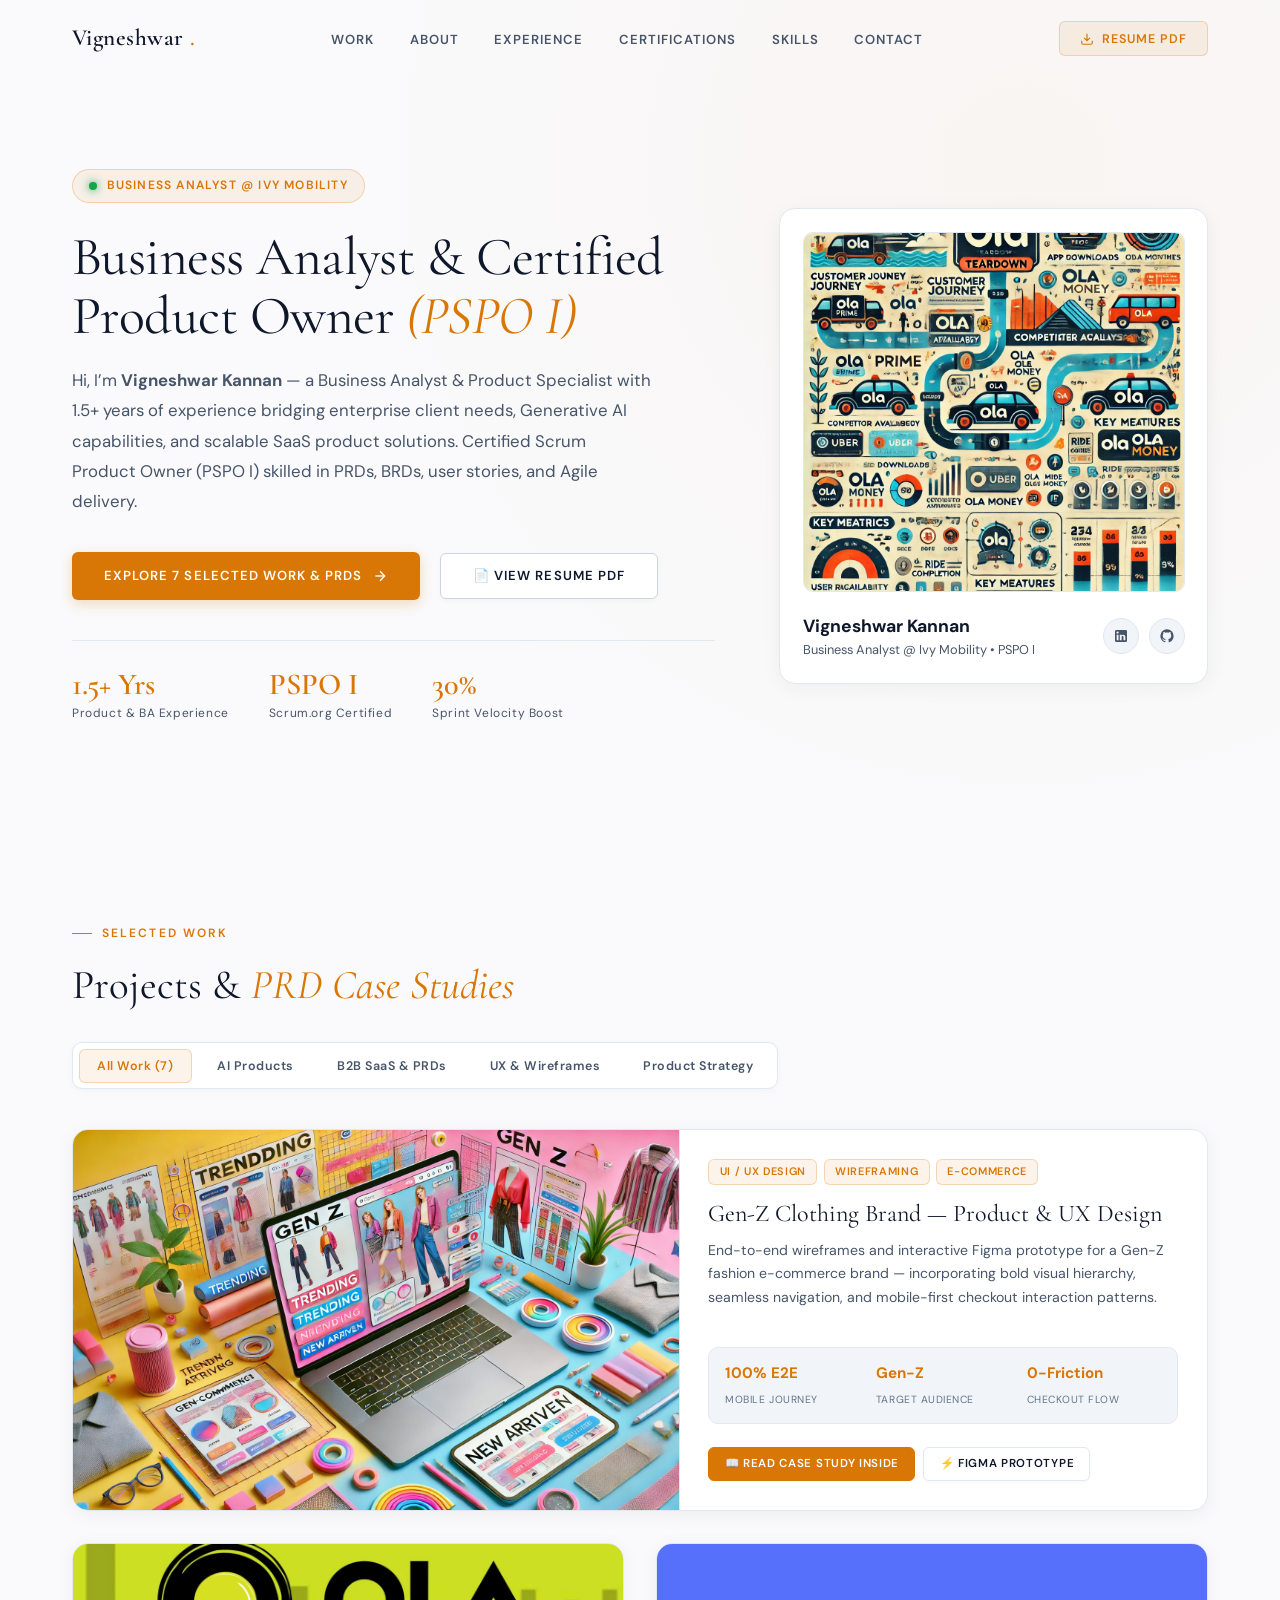
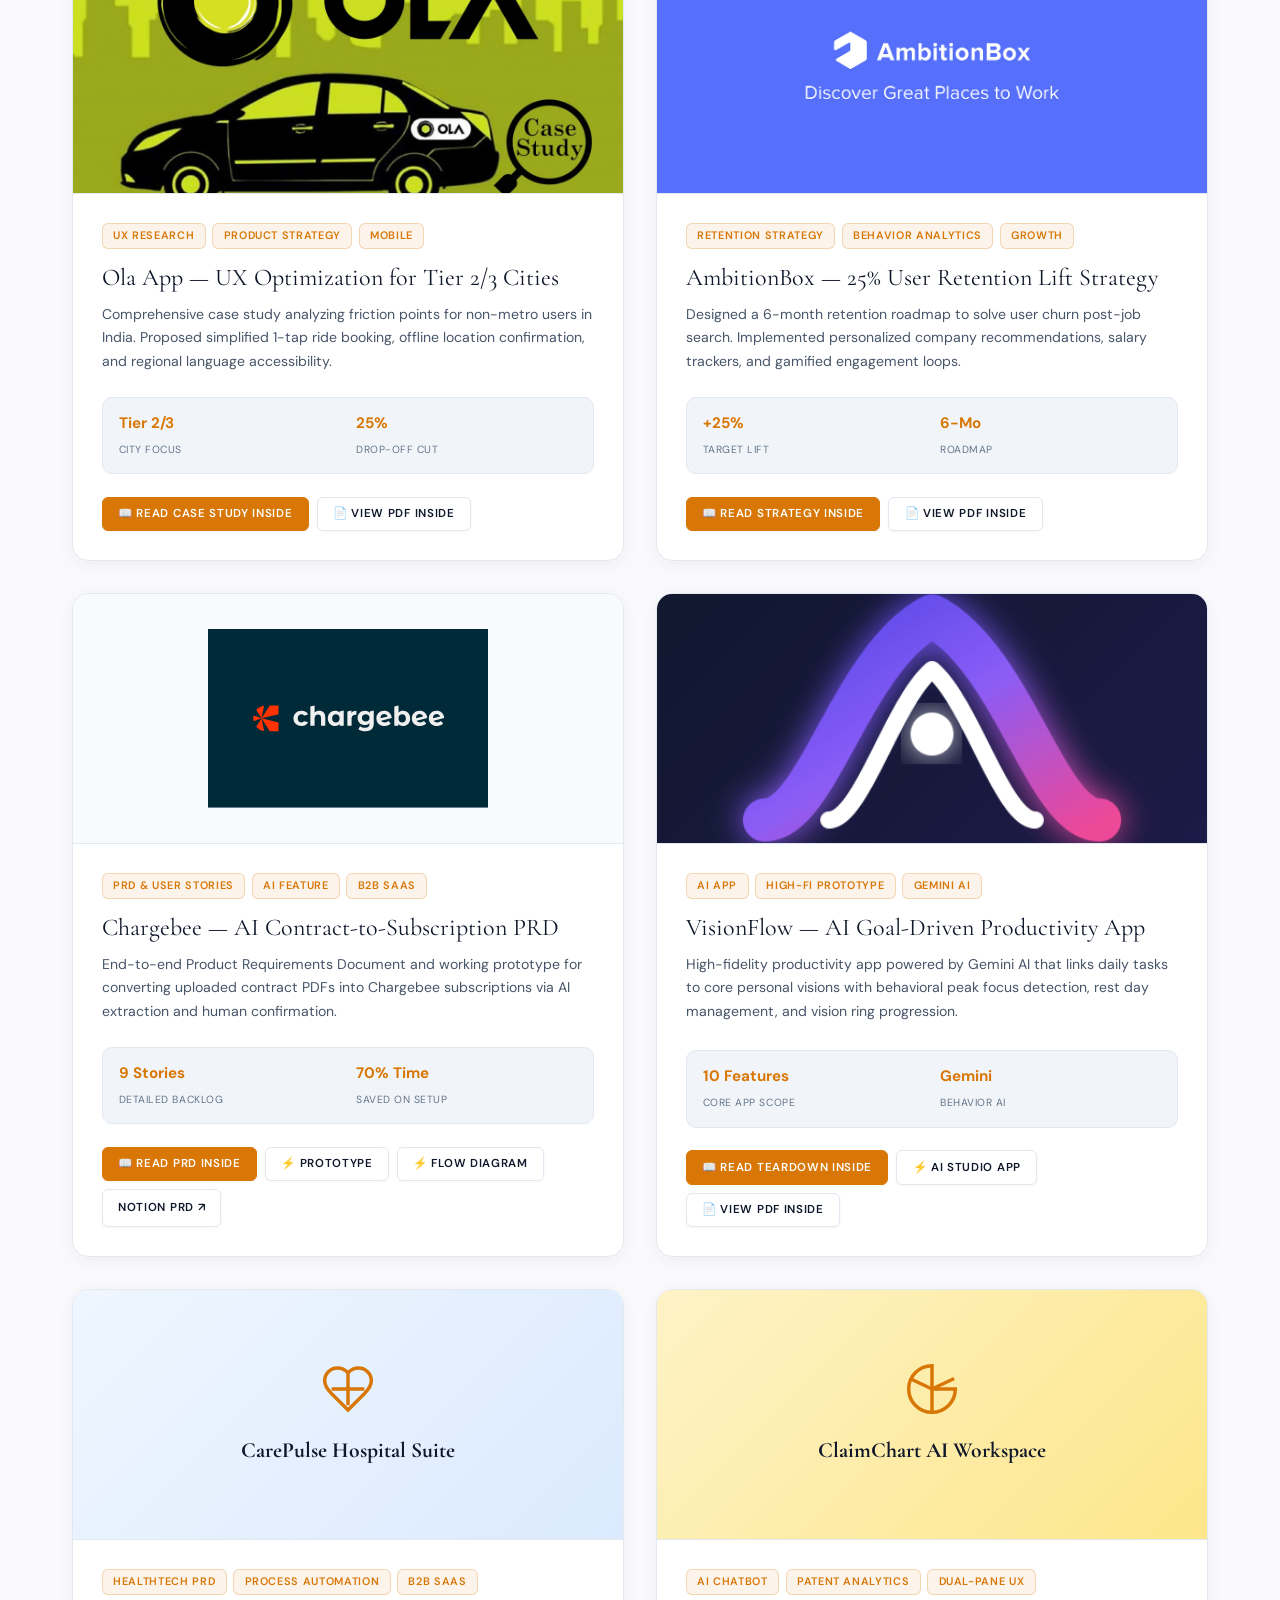
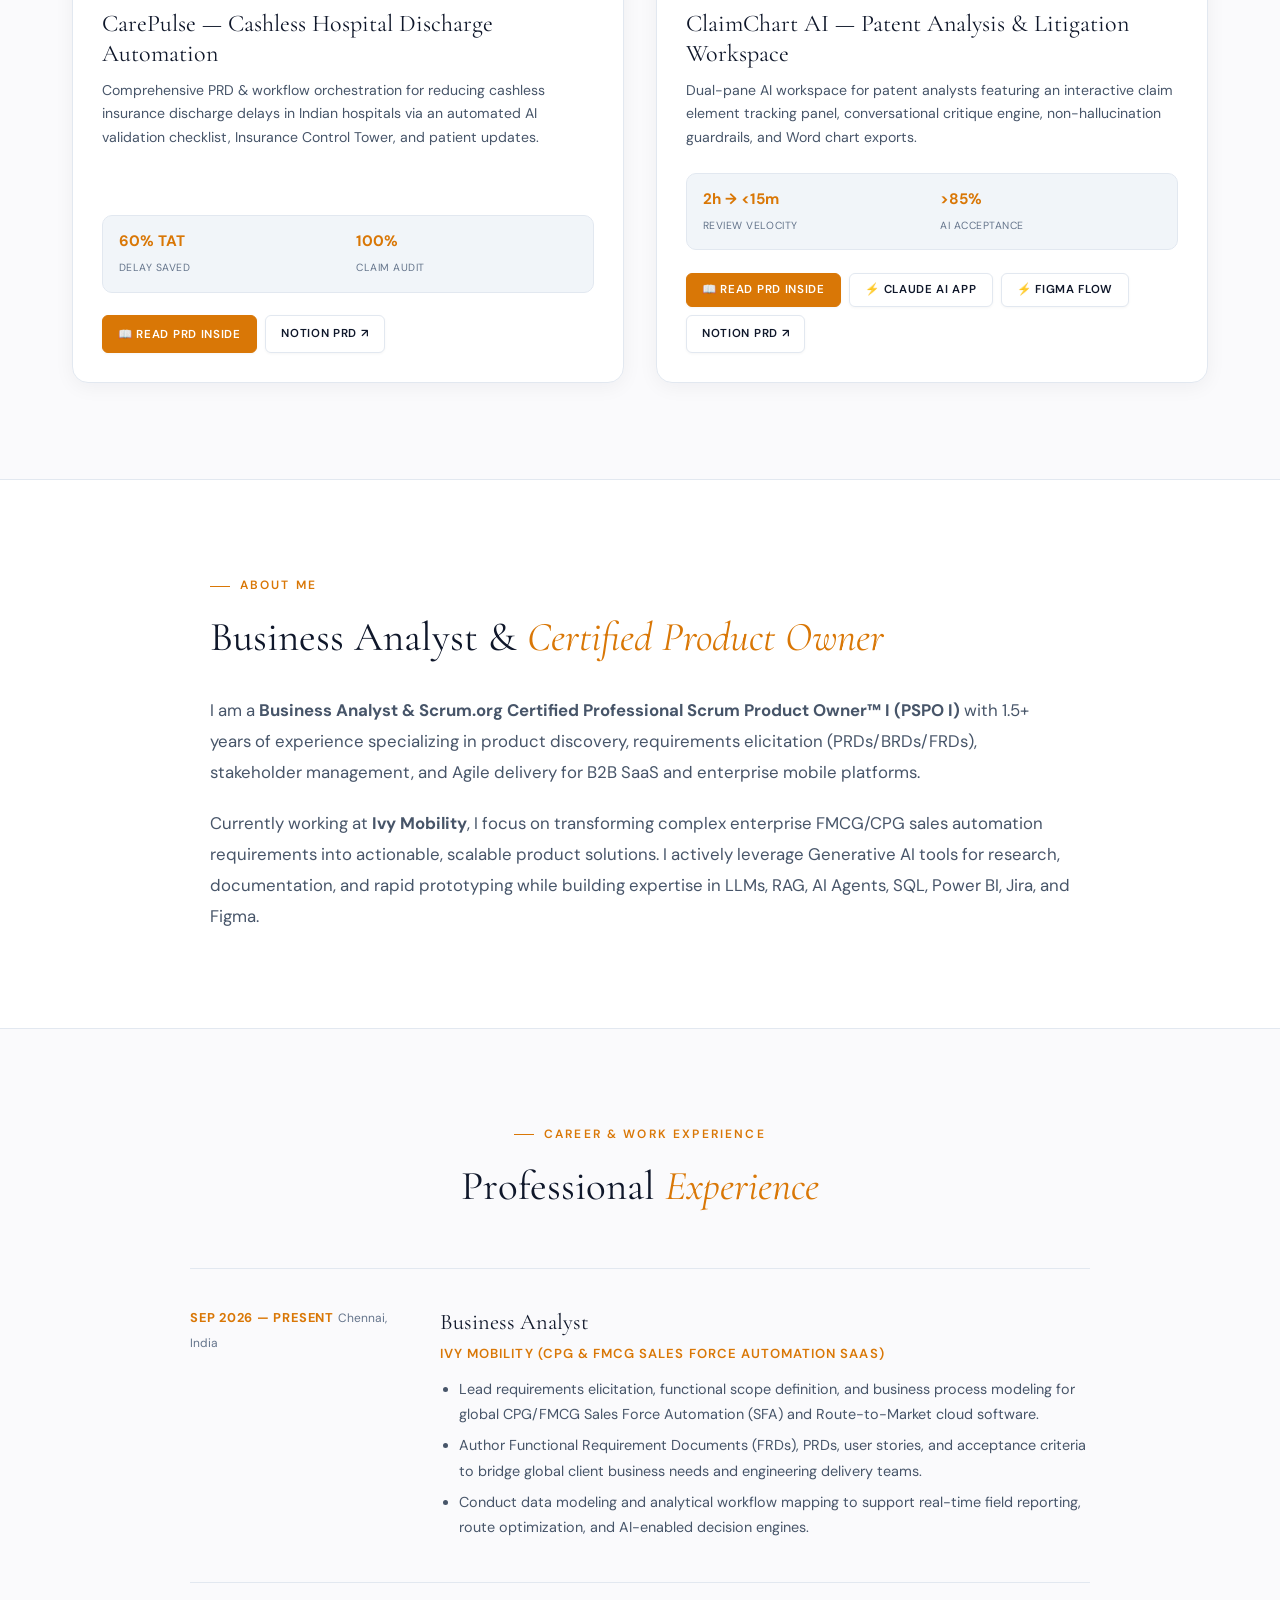
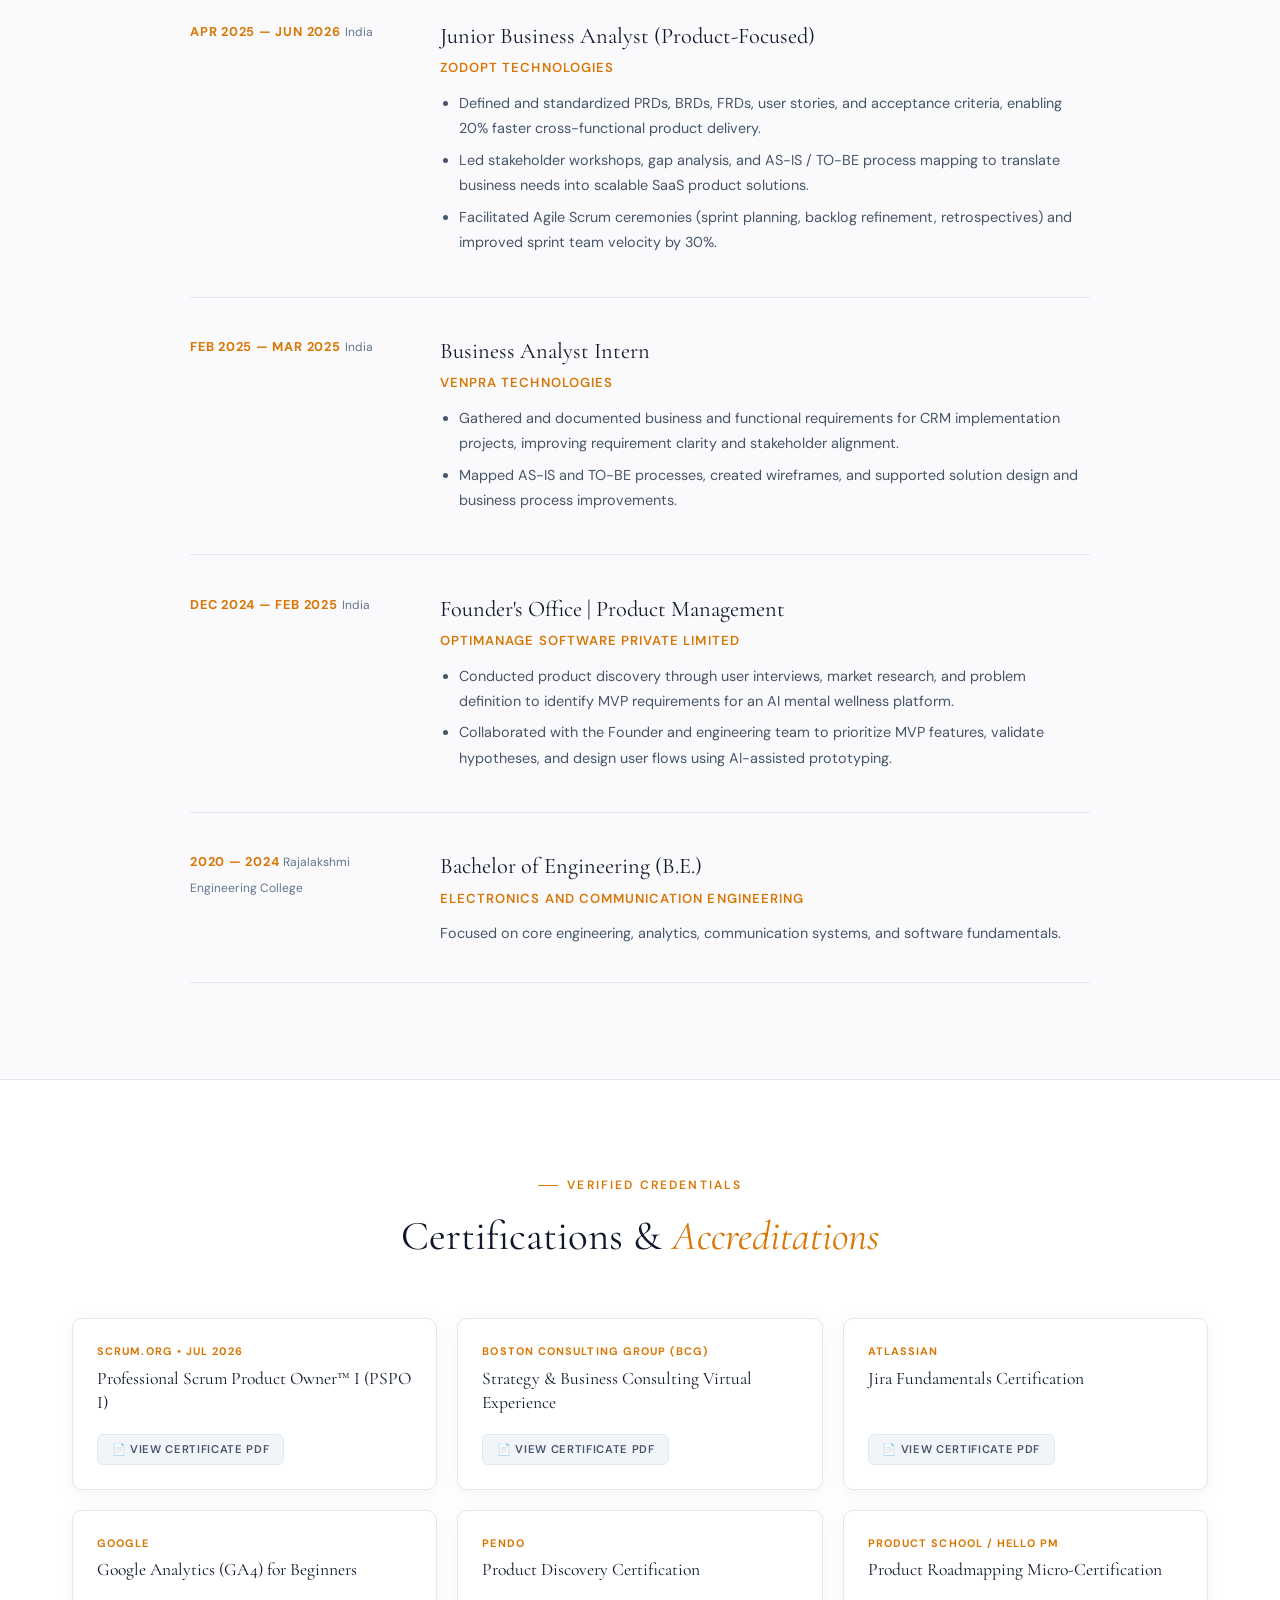
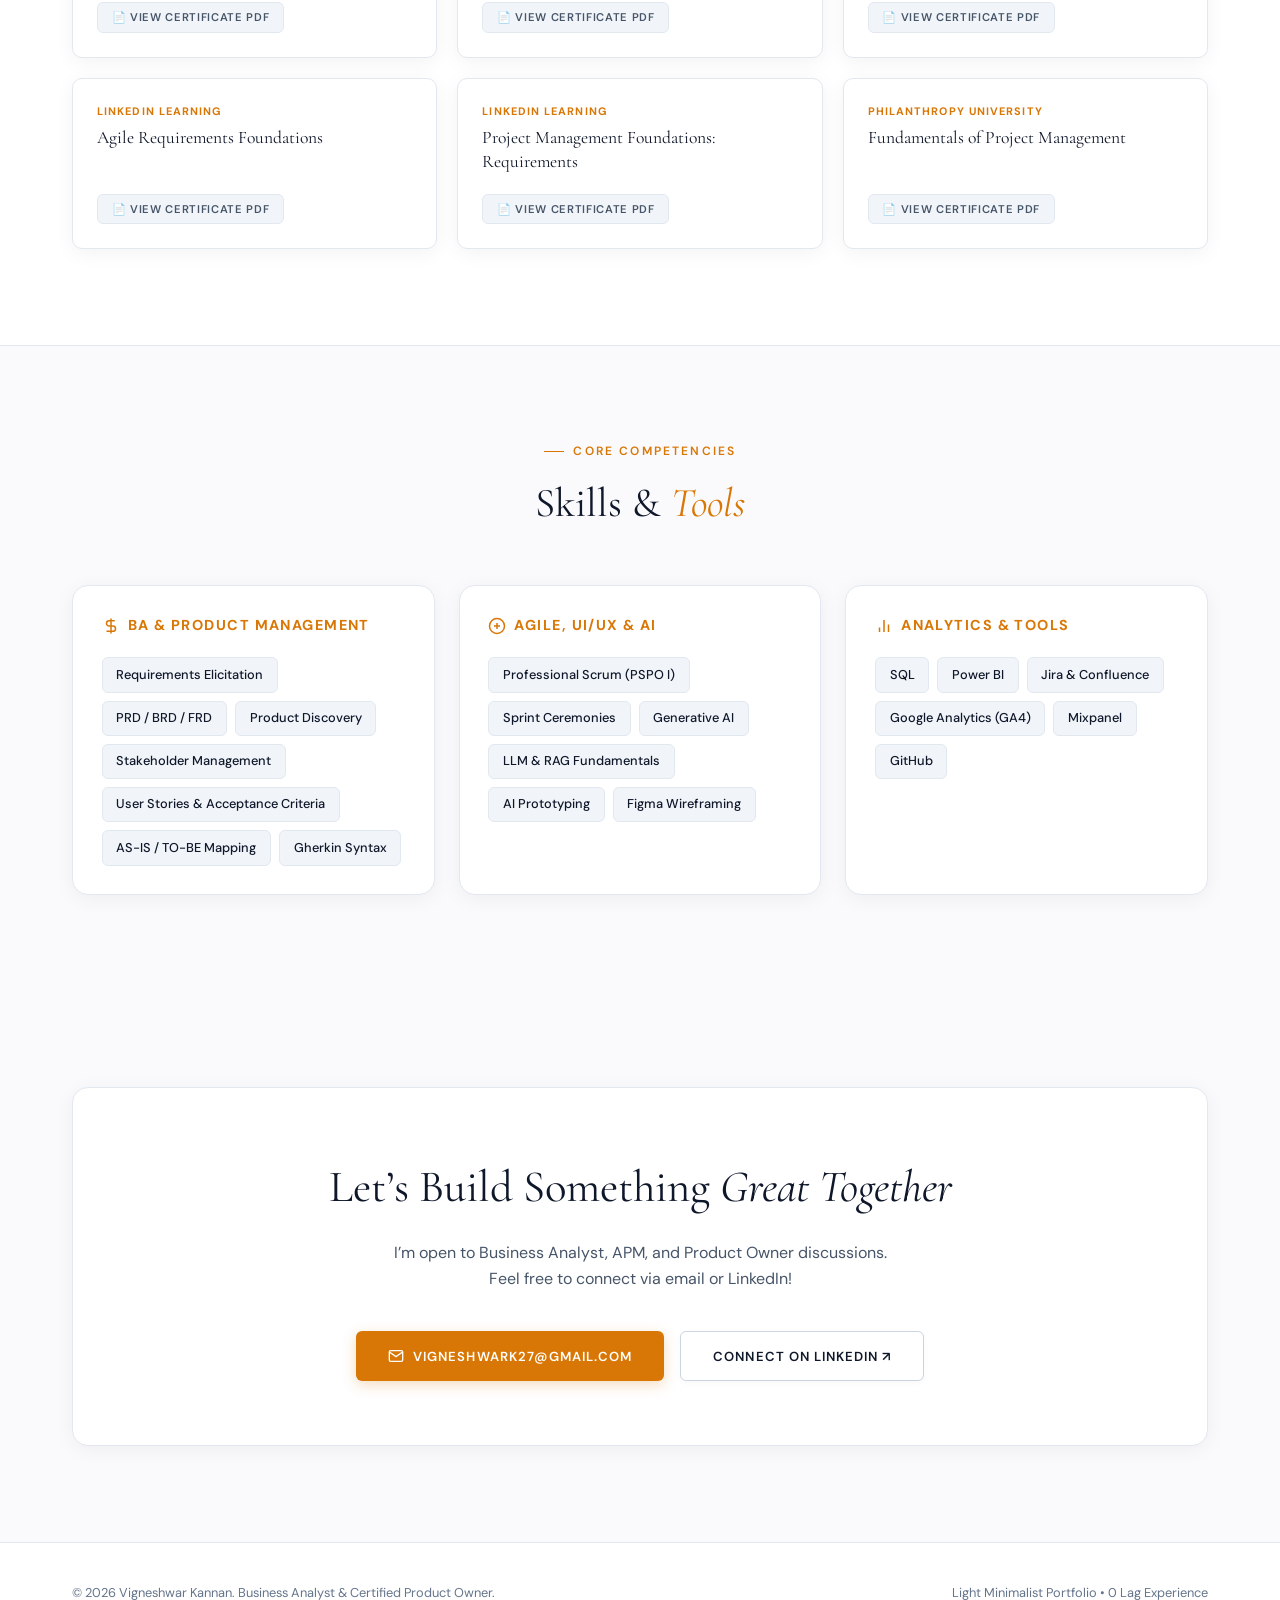
==== index.html @ cc5e3f35 "Redesign portfolio: light minimal UI, Ivy Mobility role, PDF/Figma modal viewers, optimized performa" ====
<!DOCTYPE html>
<html lang="en">
<head>
  <meta charset="UTF-8" />
  <meta name="viewport" content="width=device-width, initial-scale=1.0" />
  <title>Vigneshwar Kannan — Business Analyst & Product Owner Portfolio</title>

  <!-- Google Fonts -->
  <link rel="preconnect" href="https://fonts.googleapis.com" />
  <link rel="preconnect" href="https://fonts.gstatic.com" crossorigin />
  <link href="https://fonts.googleapis.com/css2?family=Cormorant+Garamond:ital,wght@0,300;0,400;0,600;1,300;1,400&family=DM+Sans:opsz,wght@9..40,300;9..40,400;9..40,500;9..40,600;9..40,700&display=swap" rel="stylesheet" />

  <!-- Main Stylesheet -->
  <link rel="stylesheet" href="style.css" />
</head>
<body>

  <!-- ── NAVBAR ── -->
  <nav class="navbar">
    <div class="container nav-inner">
      <a href="#home" class="nav-logo">
        Vigneshwar<span>.</span>
      </a>

      <ul class="nav-menu">
        <li><a href="#work" class="nav-link">Work</a></li>
        <li><a href="#about" class="nav-link">About</a></li>
        <li><a href="#experience" class="nav-link">Experience</a></li>
        <li><a href="#certifications" class="nav-link">Certifications</a></li>
        <li><a href="#skills" class="nav-link">Skills</a></li>
        <li><a href="#contact" class="nav-link">Contact</a></li>
      </ul>

      <button class="nav-cta" onclick="openModal('Resume PDF', 'Vigneshwar Kannan — Resume PDF', 'https://drive.google.com/file/d/1pjweNhEWDgFfcVVKSY8xt2iXjQ0stlUL/preview', 'https://drive.google.com/file/d/1pjweNhEWDgFfcVVKSY8xt2iXjQ0stlUL/view?usp=sharing')">
        <svg width="14" height="14" viewBox="0 0 24 24" fill="none" stroke="currentColor" stroke-width="2"><path d="M21 15v4a2 2 0 0 1-2 2H5a2 2 0 0 1-2-2v-4M7 10l5 5 5-5M12 15V3"/></svg>
        Resume PDF
      </button>
    </div>
  </nav>

  <!-- ── HERO SECTION ── -->
  <section class="hero" id="home">
    <div class="container hero-grid">
      <div class="hero-content">
        <div class="hero-badge">
          <span class="status-dot"></span> Business Analyst @ Ivy Mobility
        </div>

        <h1 class="hero-title">
          Business Analyst & Certified Product Owner <em>(PSPO I)</em>
        </h1>

        <p class="hero-description">
          Hi, I’m <strong>Vigneshwar Kannan</strong> — a Business Analyst & Product Specialist with 1.5+ years of experience bridging enterprise client needs, Generative AI capabilities, and scalable SaaS product solutions. Certified Scrum Product Owner (PSPO I) skilled in PRDs, BRDs, user stories, and Agile delivery.
        </p>

        <div class="hero-actions">
          <a href="#work" class="btn-primary">
            Explore 7 Selected Work & PRDs
            <svg width="16" height="16" viewBox="0 0 24 24" fill="none" stroke="currentColor" stroke-width="2"><line x1="5" y1="12" x2="19" y2="12"></line><polyline points="12 5 19 12 12 19"></polyline></svg>
          </a>
          <button class="btn-secondary" onclick="openModal('Resume PDF', 'Vigneshwar Kannan — Resume PDF', 'https://drive.google.com/file/d/1pjweNhEWDgFfcVVKSY8xt2iXjQ0stlUL/preview', 'https://drive.google.com/file/d/1pjweNhEWDgFfcVVKSY8xt2iXjQ0stlUL/view?usp=sharing')">
            📄 View Resume PDF
          </button>
        </div>

        <div class="hero-stats">
          <div class="stat-item">
            <span class="stat-num">1.5+ Yrs</span>
            <span class="stat-label">Product & BA Experience</span>
          </div>
          <div class="stat-item">
            <span class="stat-num">PSPO I</span>
            <span class="stat-label">Scrum.org Certified</span>
          </div>
          <div class="stat-item">
            <span class="stat-num">30%</span>
            <span class="stat-label">Sprint Velocity Boost</span>
          </div>
        </div>
      </div>

      <!-- Hero Card Anime Profile Frame -->
      <div class="hero-card-wrap">
        <div class="hero-card">
          <div class="hero-avatar-wrap">
            <img src="assets/images/project1.jpg" alt="Vigneshwar Kannan Profile Avatar" class="hero-avatar" loading="eager" />
          </div>
          <div class="hero-card-footer">
            <div>
              <div class="hero-card-name">Vigneshwar Kannan</div>
              <div class="hero-card-role">Business Analyst @ Ivy Mobility • PSPO I</div>
            </div>
            <div class="social-links">
              <a href="https://www.linkedin.com/in/vigneshwarkannan" target="_blank" class="social-btn" title="LinkedIn Profile">
                <svg width="16" height="16" fill="currentColor" viewBox="0 0 24 24"><path d="M19 3a2 2 0 0 1 2 2v14a2 2 0 0 1-2 2H5a2 2 0 0 1-2-2V5a2 2 0 0 1 2-2h14m-.5 15.5v-5.3a3.26 3.26 0 0 0-3.26-3.26c-.85 0-1.84.52-2.28 1.3v-1.11h-2.79v8.37h2.79v-4.93c0-.77.62-1.4 1.39-1.4a1.4 1.4 0 0 1 1.4 1.4v4.93h2.75M6.88 8.56a1.68 1.68 0 0 0 1.68-1.68c0-.93-.75-1.69-1.68-1.69a1.69 1.69 0 0 0-1.69 1.69c0 .93.76 1.68 1.69 1.68m1.39 9.94v-8.37H5.5v8.37h2.77z"/></svg>
              </a>
              <a href="https://github.com/vigneshwark27" target="_blank" class="social-btn" title="GitHub">
                <svg width="16" height="16" fill="currentColor" viewBox="0 0 24 24"><path d="M12 2A10 10 0 0 0 2 12c0 4.42 2.87 8.17 6.84 9.5.5.08.66-.23.66-.5v-1.69c-2.77.6-3.36-1.34-3.36-1.34-.46-1.16-1.11-1.47-1.11-1.47-.91-.62.07-.6.07-.6 1 .07 1.53 1.03 1.53 1.03.87 1.52 2.34 1.07 2.91.83.1-.65.35-1.09.63-1.34-2.22-.25-4.55-1.11-4.55-4.92 0-1.11.38-2 1.03-2.71-.1-.25-.45-1.29.1-2.64 0 0 .84-.27 2.75 1.02.79-.22 1.65-.33 2.5-.33.85 0 1.71.11 2.5.33 1.91-1.29 2.75-1.02 2.75-1.02.55 1.35.2 2.39.1 2.64.65.71 1.03 1.6 1.03 2.71 0 3.82-2.34 4.66-4.57 4.91.36.31.69.92.69 1.85V21c0 .27.16.59.67.5C19.14 20.16 22 16.42 22 12A10 10 0 0 0 12 2z"/></svg>
              </a>
            </div>
          </div>
        </div>
      </div>
    </div>
  </section>

  <!-- ── SELECTED WORK / PROJECTS ── -->
  <section class="section" id="work">
    <div class="container">
      <div class="projects-header-flex">
        <div>
          <div class="section-label">Selected Work</div>
          <h2 class="section-title">Projects & <em>PRD Case Studies</em></h2>
        </div>

        <!-- Category Filter Tabs -->
        <div class="filter-tabs">
          <button class="filter-btn active" data-filter="all">All Work (7)</button>
          <button class="filter-btn" data-filter="ai">AI Products</button>
          <button class="filter-btn" data-filter="saas">B2B SaaS & PRDs</button>
          <button class="filter-btn" data-filter="ux">UX & Wireframes</button>
          <button class="filter-btn" data-filter="strategy">Product Strategy</button>
        </div>
      </div>

      <!-- Projects Grid -->
      <div class="projects-grid">

        <!-- 1. GEN-Z CLOTHING BRAND (FEATURED) -->
        <div class="project-card featured-card" data-category="ux strategy">
          <div class="project-thumb-wrap">
            <img src="assets/images/cover-genz.webp" alt="Gen-Z Clothing App" class="project-thumb" />
          </div>
          <div class="project-body">
            <div class="project-tags">
              <span class="tag-pill">UI / UX Design</span>
              <span class="tag-pill">Wireframing</span>
              <span class="tag-pill">E-Commerce</span>
            </div>
            <h3 class="project-item-title">Gen-Z Clothing Brand — Product & UX Design</h3>
            <p class="project-item-desc">
              End-to-end wireframes and interactive Figma prototype for a Gen-Z fashion e-commerce brand — incorporating bold visual hierarchy, seamless navigation, and mobile-first checkout interaction patterns.
            </p>
            <div class="project-metrics-row">
              <div class="metric-box">
                <span class="metric-val">100% E2E</span>
                <span class="metric-lbl">Mobile Journey</span>
              </div>
              <div class="metric-box">
                <span class="metric-val">Gen-Z</span>
                <span class="metric-lbl">Target Audience</span>
              </div>
              <div class="metric-box">
                <span class="metric-val">0-Friction</span>
                <span class="metric-lbl">Checkout Flow</span>
              </div>
            </div>
            <div class="project-actions">
              <button class="action-btn btn-gold" onclick="openCaseStudyText('genz')">
                📖 Read Case Study Inside
              </button>
              <button class="action-btn" onclick="openModal('Figma Prototype', 'Gen-Z Clothing Brand — Interactive Prototype', 'https://www.figma.com/proto/9QxhmIwIwpRSoKGVRpOVF9/vicky?node-id=24-3&starting-point-node-id=24%3A3&t=gP71SKR7SD5bTenF-1', 'https://www.figma.com/proto/9QxhmIwIwpRSoKGVRpOVF9/vicky?node-id=24-3&starting-point-node-id=24%3A3&t=gP71SKR7SD5bTenF-1')">
                ⚡ Figma Prototype
              </button>
            </div>
          </div>
        </div>

        <!-- 2. OLA APP UX IMPROVEMENT -->
        <div class="project-card" data-category="strategy ux">
          <div class="project-thumb-wrap">
            <img src="assets/images/Ola-Case-Study cover image.webp" alt="Ola UX Case Study" class="project-thumb" />
          </div>
          <div class="project-body">
            <div class="project-tags">
              <span class="tag-pill">UX Research</span>
              <span class="tag-pill">Product Strategy</span>
              <span class="tag-pill">Mobile</span>
            </div>
            <h3 class="project-item-title">Ola App — UX Optimization for Tier 2/3 Cities</h3>
            <p class="project-item-desc">
              Comprehensive case study analyzing friction points for non-metro users in India. Proposed simplified 1-tap ride booking, offline location confirmation, and regional language accessibility.
            </p>
            <div class="project-metrics-row">
              <div class="metric-box">
                <span class="metric-val">Tier 2/3</span>
                <span class="metric-lbl">City Focus</span>
              </div>
              <div class="metric-box">
                <span class="metric-val">25%</span>
                <span class="metric-lbl">Drop-off Cut</span>
              </div>
            </div>
            <div class="project-actions">
              <button class="action-btn btn-gold" onclick="openCaseStudyText('ola')">
                📖 Read Case Study Inside
              </button>
              <button class="action-btn" onclick="openModal('PDF Case Study', 'Ola UX Case Study — Tier 2/3 Cities', 'https://drive.google.com/file/d/1UO1ij-67LFEumMwNrRplr2s9BjuseMkR/preview', 'https://drive.google.com/file/d/1UO1ij-67LFEumMwNrRplr2s9BjuseMkR/view?usp=sharing')">
                📄 View PDF Inside
              </button>
            </div>
          </div>
        </div>

        <!-- 3. AMBITIONBOX RETENTION STRATEGY -->
        <div class="project-card" data-category="strategy">
          <div class="project-thumb-wrap">
            <img src="assets/images/ambition box cover image 2.png" alt="AmbitionBox Case Study" class="project-thumb" />
          </div>
          <div class="project-body">
            <div class="project-tags">
              <span class="tag-pill">Retention Strategy</span>
              <span class="tag-pill">Behavior Analytics</span>
              <span class="tag-pill">Growth</span>
            </div>
            <h3 class="project-item-title">AmbitionBox — 25% User Retention Lift Strategy</h3>
            <p class="project-item-desc">
              Designed a 6-month retention roadmap to solve user churn post-job search. Implemented personalized company recommendations, salary trackers, and gamified engagement loops.
            </p>
            <div class="project-metrics-row">
              <div class="metric-box">
                <span class="metric-val">+25%</span>
                <span class="metric-lbl">Target Lift</span>
              </div>
              <div class="metric-box">
                <span class="metric-val">6-Mo</span>
                <span class="metric-lbl">Roadmap</span>
              </div>
            </div>
            <div class="project-actions">
              <button class="action-btn btn-gold" onclick="openCaseStudyText('ambitionbox')">
                📖 Read Strategy Inside
              </button>
              <button class="action-btn" onclick="openModal('PDF Case Study', 'AmbitionBox 25% Retention Lift Strategy', 'https://drive.google.com/file/d/1gZb3Y2EqE2lltr2TbtfzZG0XfyM329Aa/preview', 'https://drive.google.com/file/d/1gZb3Y2EqE2lltr2TbtfzZG0XfyM329Aa/view?usp=sharing')">
                📄 View PDF Inside
              </button>
            </div>
          </div>
        </div>

        <!-- 4. CHARGEBEE AI PRD -->
        <div class="project-card" data-category="saas ai">
          <div class="project-thumb-wrap" style="background: #F8FAFC; display: flex; align-items: center; justify-content: center; padding: 1.5rem;">
            <img src="assets/images/chargebee logo 2.svg" alt="Chargebee AI PRD" class="project-thumb" style="object-fit: contain; max-height: 180px;" />
          </div>
          <div class="project-body">
            <div class="project-tags">
              <span class="tag-pill">PRD & User Stories</span>
              <span class="tag-pill">AI Feature</span>
              <span class="tag-pill">B2B SaaS</span>
            </div>
            <h3 class="project-item-title">Chargebee — AI Contract-to-Subscription PRD</h3>
            <p class="project-item-desc">
              End-to-end Product Requirements Document and working prototype for converting uploaded contract PDFs into Chargebee subscriptions via AI extraction and human confirmation.
            </p>
            <div class="project-metrics-row">
              <div class="metric-box">
                <span class="metric-val">9 Stories</span>
                <span class="metric-lbl">Detailed Backlog</span>
              </div>
              <div class="metric-box">
                <span class="metric-val">70% Time</span>
                <span class="metric-lbl">Saved on Setup</span>
              </div>
            </div>
            <div class="project-actions">
              <button class="action-btn btn-gold" onclick="openCaseStudyText('chargebee')">
                📖 Read PRD Inside
              </button>
              <button class="action-btn" onclick="openModal('Interactive Prototype', 'Chargebee Contract-to-Subscription Prototype', 'https://gx34dn.csb.app/', 'https://gx34dn.csb.app/')">
                ⚡ Prototype
              </button>
              <button class="action-btn" onclick="openModal('Process Flow', 'Chargebee AI Feature Process Flow', 'https://mockup-runway-03382669.figma.site/', 'https://mockup-runway-03382669.figma.site/')">
                ⚡ Flow Diagram
              </button>
              <a href="https://www.notion.so/PRD-Chargebee-Contract-to-Subscription-using-AI-feature-31622c713ac980cc8b91d0c125bc9618" target="_blank" class="action-btn">
                Notion PRD ↗
              </a>
            </div>
          </div>
        </div>

        <!-- 5. VISIONFLOW AI PRODUCTIVITY APP -->
        <div class="project-card" data-category="ai ux">
          <div class="project-thumb-wrap">
            <img src="assets/images/visionflow-cover.png" alt="VisionFlow App" class="project-thumb" />
          </div>
          <div class="project-body">
            <div class="project-tags">
              <span class="tag-pill">AI App</span>
              <span class="tag-pill">High-Fi Prototype</span>
              <span class="tag-pill">Gemini AI</span>
            </div>
            <h3 class="project-item-title">VisionFlow — AI Goal-Driven Productivity App</h3>
            <p class="project-item-desc">
              High-fidelity productivity app powered by Gemini AI that links daily tasks to core personal visions with behavioral peak focus detection, rest day management, and vision ring progression.
            </p>
            <div class="project-metrics-row">
              <div class="metric-box">
                <span class="metric-val">10 Features</span>
                <span class="metric-lbl">Core App Scope</span>
              </div>
              <div class="metric-box">
                <span class="metric-val">Gemini</span>
                <span class="metric-lbl">Behavior AI</span>
              </div>
            </div>
            <div class="project-actions">
              <button class="action-btn btn-gold" onclick="openCaseStudyText('visionflow')">
                📖 Read Teardown Inside
              </button>
              <button class="action-btn" onclick="openModal('AI Studio App', 'VisionFlow — Gemini AI Prototype App', 'https://ai.studio/apps/7a5233f8-33cf-4464-8e07-53175fec4a41?fullscreenApplet=true', 'https://ai.studio/apps/7a5233f8-33cf-4464-8e07-53175fec4a41?fullscreenApplet=true')">
                ⚡ AI Studio App
              </button>
              <button class="action-btn" onclick="openModal('PDF Teardown', 'VisionFlow Teardown & Design Deck', 'https://drive.google.com/file/d/1XpayTK5nTvvwYyikXCO40JEn0-5b2IUB/preview', 'https://drive.google.com/file/d/1XpayTK5nTvvwYyikXCO40JEn0-5b2IUB/view?usp=sharing')">
                📄 View PDF Inside
              </button>
            </div>
          </div>
        </div>

        <!-- 6. CAREPULSE — HOSPITAL DISCHARGE AUTOMATION -->
        <div class="project-card" data-category="saas strategy">
          <div class="project-thumb-wrap" style="background: linear-gradient(135deg, #EFF6FF 0%, #DBEAFE 100%); display: flex; align-items: center; justify-content: center;">
            <div style="text-align: center; padding: 2rem;">
              <svg width="56" height="56" viewBox="0 0 24 24" fill="none" stroke="#D97706" stroke-width="1.5"><path d="M19 14c1.49-1.46 3-3.21 3-5.5A5.5 5.5 0 0 0 16.5 3c-1.76 0-3 .5-4.5 2-1.5-1.5-2.74-2-4.5-2A5.5 5.5 0 0 0 2 8.5c0 2.3 1.5 4.05 3 5.5l7 7Z"/><path d="M12 5v14M5 12h14"/></svg>
              <h4 style="color: var(--text-main); font-family: var(--font-serif); font-size: 1.35rem; margin-top: 0.5rem;">CarePulse Hospital Suite</h4>
            </div>
          </div>
          <div class="project-body">
            <div class="project-tags">
              <span class="tag-pill">HealthTech PRD</span>
              <span class="tag-pill">Process Automation</span>
              <span class="tag-pill">B2B SaaS</span>
            </div>
            <h3 class="project-item-title">CarePulse — Cashless Hospital Discharge Automation</h3>
            <p class="project-item-desc">
              Comprehensive PRD & workflow orchestration for reducing cashless insurance discharge delays in Indian hospitals via an automated AI validation checklist, Insurance Control Tower, and patient updates.
            </p>
            <div class="project-metrics-row">
              <div class="metric-box">
                <span class="metric-val">60% TAT</span>
                <span class="metric-lbl">Delay Saved</span>
              </div>
              <div class="metric-box">
                <span class="metric-val">100%</span>
                <span class="metric-lbl">Claim Audit</span>
              </div>
            </div>
            <div class="project-actions">
              <button class="action-btn btn-gold" onclick="openCaseStudyText('carepulse')">
                📖 Read PRD Inside
              </button>
              <a href="https://www.notion.so/Fabri-Play-PM-Assignment-3bd22c71-3ac9-80fa-af21-e6c2f9790d25" target="_blank" class="action-btn">
                Notion PRD ↗
              </a>
            </div>
          </div>
        </div>

        <!-- 7. CLAIMCHART AI — PATENT ANALYTICS -->
        <div class="project-card" data-category="ai saas">
          <div class="project-thumb-wrap" style="background: linear-gradient(135deg, #FEF3C7 0%, #FDE68A 100%); display: flex; align-items: center; justify-content: center;">
            <div style="text-align: center; padding: 2rem;">
              <svg width="56" height="56" viewBox="0 0 24 24" fill="none" stroke="#D97706" stroke-width="1.5"><path d="M12 2a10 10 0 1 0 10 10H12V2z"/><path d="M12 12L2.5 7.5"/><path d="M12 12v10"/><path d="M12 12l9.5-4.5"/></svg>
              <h4 style="color: var(--text-main); font-family: var(--font-serif); font-size: 1.35rem; margin-top: 0.5rem;">ClaimChart AI Workspace</h4>
            </div>
          </div>
          <div class="project-body">
            <div class="project-tags">
              <span class="tag-pill">AI Chatbot</span>
              <span class="tag-pill">Patent Analytics</span>
              <span class="tag-pill">Dual-Pane UX</span>
            </div>
            <h3 class="project-item-title">ClaimChart AI — Patent Analysis & Litigation Workspace</h3>
            <p class="project-item-desc">
              Dual-pane AI workspace for patent analysts featuring an interactive claim element tracking panel, conversational critique engine, non-hallucination guardrails, and Word chart exports.
            </p>
            <div class="project-metrics-row">
              <div class="metric-box">
                <span class="metric-val">2h → &lt;15m</span>
                <span class="metric-lbl">Review Velocity</span>
              </div>
              <div class="metric-box">
                <span class="metric-val">&gt;85%</span>
                <span class="metric-lbl">AI Acceptance</span>
              </div>
            </div>
            <div class="project-actions">
              <button class="action-btn btn-gold" onclick="openCaseStudyText('claimchart')">
                📖 Read PRD Inside
              </button>
              <button class="action-btn" onclick="openModal('Claude AI App', 'ClaimChart AI — Functional Prototype App', 'https://claude.ai/public/artifacts/5c7f110e-e12f-41ca-b48f-1899cef5a55c', 'https://claude.ai/public/artifacts/5c7f110e-e12f-41ca-b48f-1899cef5a55c')">
                ⚡ Claude AI App
              </button>
              <button class="action-btn" onclick="openModal('Figma Flow', 'ClaimChart AI — Interactive User Flow Diagram', 'https://stomp-hatch-92389255.figma.site/', 'https://stomp-hatch-92389255.figma.site/')">
                ⚡ Figma Flow
              </button>
              <a href="https://www.notion.so/Lumenci-Assignment-3a622c71-3ac9-80dab62ee34f268402a2" target="_blank" class="action-btn">
                Notion PRD ↗
              </a>
            </div>
          </div>
        </div>

      </div><!-- /projects-grid -->
    </div>
  </section>

  <!-- ── ABOUT SECTION ── -->
  <section class="section" id="about" style="background: #FFFFFF; border-top: 1px solid var(--border-subtle); border-bottom: 1px solid var(--border-subtle);">
    <div class="container">
      <div style="max-width: 860px; margin: 0 auto;">
        <div class="section-label">About Me</div>
        <h2 class="section-title" style="margin-bottom: 1.5rem;">Business Analyst & <em>Certified Product Owner</em></h2>
        <p style="font-size: 1.05rem; color: var(--text-muted); line-height: 1.85; margin-bottom: 1.25rem;">
          I am a <strong>Business Analyst & Scrum.org Certified Professional Scrum Product Owner™ I (PSPO I)</strong> with 1.5+ years of experience specializing in product discovery, requirements elicitation (PRDs/BRDs/FRDs), stakeholder management, and Agile delivery for B2B SaaS and enterprise mobile platforms.
        </p>
        <p style="font-size: 1.05rem; color: var(--text-muted); line-height: 1.85;">
          Currently working at <strong>Ivy Mobility</strong>, I focus on transforming complex enterprise FMCG/CPG sales automation requirements into actionable, scalable product solutions. I actively leverage Generative AI tools for research, documentation, and rapid prototyping while building expertise in LLMs, RAG, AI Agents, SQL, Power BI, Jira, and Figma.
        </p>
      </div>
    </div>
  </section>

  <!-- ── EXPERIENCE SECTION ── -->
  <section class="section" id="experience">
    <div class="container">
      <div class="section-header" style="text-align: center;">
        <div class="section-label" style="justify-content: center;">Career & Work Experience</div>
        <h2 class="section-title">Professional <em>Experience</em></h2>
      </div>

      <div class="experience-timeline">
        <!-- 1. Ivy Mobility (CURRENT) -->
        <div class="timeline-item">
          <div class="timeline-meta">
            <span class="timeline-period">SEP 2026 — PRESENT</span>
            <span class="timeline-location">Chennai, India</span>
          </div>
          <div>
            <h3 class="timeline-role">Business Analyst</h3>
            <div class="timeline-company">Ivy Mobility (CPG & FMCG Sales Force Automation SaaS)</div>
            <div class="timeline-body">
              <ul class="timeline-bullets">
                <li>Lead requirements elicitation, functional scope definition, and business process modeling for global CPG/FMCG Sales Force Automation (SFA) and Route-to-Market cloud software.</li>
                <li>Author Functional Requirement Documents (FRDs), PRDs, user stories, and acceptance criteria to bridge global client business needs and engineering delivery teams.</li>
                <li>Conduct data modeling and analytical workflow mapping to support real-time field reporting, route optimization, and AI-enabled decision engines.</li>
              </ul>
            </div>
          </div>
        </div>

        <!-- 2. Zodopt Technologies -->
        <div class="timeline-item">
          <div class="timeline-meta">
            <span class="timeline-period">APR 2025 — JUN 2026</span>
            <span class="timeline-location">India</span>
          </div>
          <div>
            <h3 class="timeline-role">Junior Business Analyst (Product-Focused)</h3>
            <div class="timeline-company">Zodopt Technologies</div>
            <div class="timeline-body">
              <ul class="timeline-bullets">
                <li>Defined and standardized PRDs, BRDs, FRDs, user stories, and acceptance criteria, enabling 20% faster cross-functional product delivery.</li>
                <li>Led stakeholder workshops, gap analysis, and AS-IS / TO-BE process mapping to translate business needs into scalable SaaS product solutions.</li>
                <li>Facilitated Agile Scrum ceremonies (sprint planning, backlog refinement, retrospectives) and improved sprint team velocity by 30%.</li>
              </ul>
            </div>
          </div>
        </div>

        <!-- 3. Venpra Technologies -->
        <div class="timeline-item">
          <div class="timeline-meta">
            <span class="timeline-period">FEB 2025 — MAR 2025</span>
            <span class="timeline-location">India</span>
          </div>
          <div>
            <h3 class="timeline-role">Business Analyst Intern</h3>
            <div class="timeline-company">Venpra Technologies</div>
            <div class="timeline-body">
              <ul class="timeline-bullets">
                <li>Gathered and documented business and functional requirements for CRM implementation projects, improving requirement clarity and stakeholder alignment.</li>
                <li>Mapped AS-IS and TO-BE processes, created wireframes, and supported solution design and business process improvements.</li>
              </ul>
            </div>
          </div>
        </div>

        <!-- 4. Optimanage Software -->
        <div class="timeline-item">
          <div class="timeline-meta">
            <span class="timeline-period">DEC 2024 — FEB 2025</span>
            <span class="timeline-location">India</span>
          </div>
          <div>
            <h3 class="timeline-role">Founder's Office | Product Management</h3>
            <div class="timeline-company">Optimanage Software Private Limited</div>
            <div class="timeline-body">
              <ul class="timeline-bullets">
                <li>Conducted product discovery through user interviews, market research, and problem definition to identify MVP requirements for an AI mental wellness platform.</li>
                <li>Collaborated with the Founder and engineering team to prioritize MVP features, validate hypotheses, and design user flows using AI-assisted prototyping.</li>
              </ul>
            </div>
          </div>
        </div>

        <!-- Education -->
        <div class="timeline-item">
          <div class="timeline-meta">
            <span class="timeline-period">2020 — 2024</span>
            <span class="timeline-location">Rajalakshmi Engineering College</span>
          </div>
          <div>
            <h3 class="timeline-role">Bachelor of Engineering (B.E.)</h3>
            <div class="timeline-company">Electronics and Communication Engineering</div>
            <div class="timeline-body">
              Focused on core engineering, analytics, communication systems, and software fundamentals.
            </div>
          </div>
        </div>
      </div>
    </div>
  </section>

  <!-- ── CERTIFICATIONS SHOWCASE ── -->
  <section class="section" id="certifications" style="background: #FFFFFF; border-top: 1px solid var(--border-subtle); border-bottom: 1px solid var(--border-subtle);">
    <div class="container">
      <div class="section-header" style="text-align: center;">
        <div class="section-label" style="justify-content: center;">Verified Credentials</div>
        <h2 class="section-title">Certifications & <em>Accreditations</em></h2>
      </div>

      <div class="cert-grid">
        <div class="cert-card">
          <div>
            <div class="cert-issuer">Scrum.org • Jul 2026</div>
            <h4 class="cert-name">Professional Scrum Product Owner™ I (PSPO I)</h4>
          </div>
          <button class="cert-btn" onclick="openModal('Certificate PDF', 'Professional Scrum Product Owner I (PSPO I)', 'assets/images/Hello PM bootcamp.pdf', 'assets/images/Hello PM bootcamp.pdf')">
            📄 View Certificate PDF
          </button>
        </div>

        <div class="cert-card">
          <div>
            <div class="cert-issuer">Boston Consulting Group (BCG)</div>
            <h4 class="cert-name">Strategy & Business Consulting Virtual Experience</h4>
          </div>
          <button class="cert-btn" onclick="openModal('Certificate PDF', 'BCG Strategy & Business Consulting', 'assets/images/BCG certifiation.pdf', 'assets/images/BCG certifiation.pdf')">
            📄 View Certificate PDF
          </button>
        </div>

        <div class="cert-card">
          <div>
            <div class="cert-issuer">Atlassian</div>
            <h4 class="cert-name">Jira Fundamentals Certification</h4>
          </div>
          <button class="cert-btn" onclick="openModal('Certificate PDF', 'Atlassian Jira Fundamentals', 'assets/images/Jira Fundamentals _ Atlassian.pdf', 'assets/images/Jira Fundamentals _ Atlassian.pdf')">
            📄 View Certificate PDF
          </button>
        </div>

        <div class="cert-card">
          <div>
            <div class="cert-issuer">Google</div>
            <h4 class="cert-name">Google Analytics (GA4) for Beginners</h4>
          </div>
          <button class="cert-btn" onclick="openModal('Certificate PDF', 'Google Analytics GA4', 'assets/images/google analytics for beginners.pdf', 'assets/images/google analytics for beginners.pdf')">
            📄 View Certificate PDF
          </button>
        </div>

        <div class="cert-card">
          <div>
            <div class="cert-issuer">Pendo</div>
            <h4 class="cert-name">Product Discovery Certification</h4>
          </div>
          <button class="cert-btn" onclick="openModal('Certificate PDF', 'Pendo Product Discovery', 'assets/images/Pendo Product discovery certificate.pdf', 'assets/images/Pendo Product discovery certificate.pdf')">
            📄 View Certificate PDF
          </button>
        </div>

        <div class="cert-card">
          <div>
            <div class="cert-issuer">Product School / Hello PM</div>
            <h4 class="cert-name">Product Roadmapping Micro-Certification</h4>
          </div>
          <button class="cert-btn" onclick="openModal('Certificate PDF', 'Product Roadmapping Micro-Certification', 'assets/images/certificate-of-completion-for-product-roadmapping-micro-certificatio (1).pdf', 'assets/images/certificate-of-completion-for-product-roadmapping-micro-certificatio (1).pdf')">
            📄 View Certificate PDF
          </button>
        </div>

        <div class="cert-card">
          <div>
            <div class="cert-issuer">LinkedIn Learning</div>
            <h4 class="cert-name">Agile Requirements Foundations</h4>
          </div>
          <button class="cert-btn" onclick="openModal('Certificate PDF', 'Agile Requirements Foundations', 'assets/images/CertificateOfCompletion_Agile Requirements Foundations (1) (1).pdf', 'assets/images/CertificateOfCompletion_Agile Requirements Foundations (1) (1).pdf')">
            📄 View Certificate PDF
          </button>
        </div>

        <div class="cert-card">
          <div>
            <div class="cert-issuer">LinkedIn Learning</div>
            <h4 class="cert-name">Project Management Foundations: Requirements</h4>
          </div>
          <button class="cert-btn" onclick="openModal('Certificate PDF', 'PM Foundations Requirements', 'assets/images/CertificateOfCompletion_Project Management Foundations Requirements (1) (1).pdf', 'assets/images/CertificateOfCompletion_Project Management Foundations Requirements (1) (1).pdf')">
            📄 View Certificate PDF
          </button>
        </div>

        <div class="cert-card">
          <div>
            <div class="cert-issuer">Philanthropy University</div>
            <h4 class="cert-name">Fundamentals of Project Management</h4>
          </div>
          <button class="cert-btn" onclick="openModal('Certificate PDF', 'Fundamentals of Project Management', 'assets/images/PhilanthropyUniversity_FundamentalsofProjectManagement.pdf', 'assets/images/PhilanthropyUniversity_FundamentalsofProjectManagement.pdf')">
            📄 View Certificate PDF
          </button>
        </div>
      </div>
    </div>
  </section>

  <!-- ── SKILLS MATRIX ── -->
  <section class="section" id="skills">
    <div class="container">
      <div class="section-header" style="text-align: center;">
        <div class="section-label" style="justify-content: center;">Core Competencies</div>
        <h2 class="section-title">Skills & <em>Tools</em></h2>
      </div>

      <div class="skills-grid">
        <div class="skill-category-card">
          <div class="skill-cat-title">
            <svg width="18" height="18" viewBox="0 0 24 24" fill="none" stroke="currentColor" stroke-width="2"><path d="M12 2v20M17 5H9.5a3.5 3.5 0 0 0 0 7h5a3.5 3.5 0 0 1 0 7H6"/></svg>
            BA & Product Management
          </div>
          <div class="skill-tags-flex">
            <span class="skill-pill">Requirements Elicitation</span>
            <span class="skill-pill">PRD / BRD / FRD</span>
            <span class="skill-pill">Product Discovery</span>
            <span class="skill-pill">Stakeholder Management</span>
            <span class="skill-pill">User Stories & Acceptance Criteria</span>
            <span class="skill-pill">AS-IS / TO-BE Mapping</span>
            <span class="skill-pill">Gherkin Syntax</span>
          </div>
        </div>

        <div class="skill-category-card">
          <div class="skill-cat-title">
            <svg width="18" height="18" viewBox="0 0 24 24" fill="none" stroke="currentColor" stroke-width="2"><circle cx="12" cy="12" r="10"></circle><path d="M12 8v8M8 12h8"></path></svg>
            Agile, UI/UX & AI
          </div>
          <div class="skill-tags-flex">
            <span class="skill-pill">Professional Scrum (PSPO I)</span>
            <span class="skill-pill">Sprint Ceremonies</span>
            <span class="skill-pill">Generative AI</span>
            <span class="skill-pill">LLM & RAG Fundamentals</span>
            <span class="skill-pill">AI Prototyping</span>
            <span class="skill-pill">Figma Wireframing</span>
          </div>
        </div>

        <div class="skill-category-card">
          <div class="skill-cat-title">
            <svg width="18" height="18" viewBox="0 0 24 24" fill="none" stroke="currentColor" stroke-width="2"><path d="M18 20V10M12 20V4M6 20v-6"/></svg>
            Analytics & Tools
          </div>
          <div class="skill-tags-flex">
            <span class="skill-pill">SQL</span>
            <span class="skill-pill">Power BI</span>
            <span class="skill-pill">Jira & Confluence</span>
            <span class="skill-pill">Google Analytics (GA4)</span>
            <span class="skill-pill">Mixpanel</span>
            <span class="skill-pill">GitHub</span>
          </div>
        </div>
      </div>
    </div>
  </section>

  <!-- ── CONTACT SECTION ── -->
  <section class="section" id="contact">
    <div class="container">
      <div class="contact-card">
        <h2 class="contact-title">Let’s Build Something <em>Great Together</em></h2>
        <p class="contact-desc">
          I’m open to Business Analyst, APM, and Product Owner discussions. Feel free to connect via email or LinkedIn!
        </p>

        <div class="contact-actions">
          <a href="mailto:vigneshwark27@gmail.com" class="btn-primary">
            <svg width="16" height="16" viewBox="0 0 24 24" fill="none" stroke="currentColor" stroke-width="2"><path d="M4 4h16c1.1 0 2 .9 2 2v12c0 1.1-.9 2-2 2H4c-1.1 0-2-.9-2-2V6c0-1.1.9-2 2-2z"></path><polyline points="22,6 12,13 2,6"></polyline></svg>
            vigneshwark27@gmail.com
          </a>
          <a href="https://www.linkedin.com/in/vigneshwarkannan" target="_blank" class="btn-secondary">
            Connect on LinkedIn ↗
          </a>
        </div>
      </div>
    </div>
  </section>

  <!-- ── FOOTER ── -->
  <footer class="footer">
    <div class="container footer-inner">
      <div>© 2026 Vigneshwar Kannan. Business Analyst & Certified Product Owner.</div>
      <div>Light Minimalist Portfolio • 0 Lag Experience</div>
    </div>
  </footer>

  <!-- ==========================================================================
     IN-APP MODAL SHEET & POPUP ENGINE (FOR CASE STUDIES, PRDS, PDFS & FIGMA)
     ========================================================================== -->
  <div class="modal-backdrop" id="modal-backdrop">
    <div class="modal-window">
      <div class="modal-header">
        <div class="modal-title-wrap">
          <span class="modal-badge" id="modal-badge">Case Study</span>
          <span class="modal-title" id="modal-title">Project Overview</span>
        </div>
        <div class="modal-header-actions">
          <a href="#" target="_blank" class="modal-ext-link" id="modal-ext-link">
            Open Link ↗
          </a>
          <button class="modal-close-btn" id="modal-close-btn" title="Close (Esc)">✕</button>
        </div>
      </div>
      <div class="modal-body">
        <div class="modal-loader" id="modal-loader">
          <div class="spinner"></div>
          <span>Loading Preview...</span>
        </div>
        <iframe id="modal-iframe" class="modal-iframe" src="about:blank"></iframe>
      </div>
    </div>
  </div>

  <!-- Main JavaScript -->
  <script src="script.js"></script>
</body>
</html>
---- style.css ----
/* ==========================================================================
   VIGNESHWAR KANNAN — LIGHT MINIMALIST PORTFOLIO STYLES (2026 CLEAN & UX RICH)
   ========================================================================== */

:root {
  --bg-light: #FAFAFC;
  --bg-card: #FFFFFF;
  --bg-card-hover: #F8FAFC;
  --bg-surface: #F1F5F9;
  
  --text-main: #0F172A;
  --text-muted: #475569;
  --text-faint: #64748B;
  
  --accent-gold: #D97706;
  --accent-gold-hover: #B45309;
  --accent-gold-faint: rgba(217, 119, 6, 0.08);
  --accent-gold-border: rgba(217, 119, 6, 0.25);
  
  --border-subtle: #E2E8F0;
  --border-card: #CBD5E1;
  
  --font-sans: 'DM Sans', -apple-system, BlinkMacSystemFont, 'Segoe UI', Roboto, sans-serif;
  --font-serif: 'Cormorant Garamond', Georgia, serif;
  
  --radius-sm: 6px;
  --radius-md: 10px;
  --radius-lg: 16px;
  
  --shadow-card: 0 4px 20px rgba(15, 23, 42, 0.05);
  --shadow-hover: 0 12px 35px rgba(15, 23, 42, 0.1);
  --shadow-glow: 0 0 30px rgba(217, 119, 6, 0.12);
  
  --transition-fast: 0.2s cubic-bezier(0.16, 1, 0.3, 1);
  --transition-normal: 0.35s cubic-bezier(0.16, 1, 0.3, 1);
}

/* ── RESET & BASE ── */
*, *::before, *::after {
  box-sizing: border-box;
  margin: 0;
  padding: 0;
}

html {
  scroll-behavior: smooth;
  font-size: 16px;
}

body {
  background-color: var(--bg-light);
  color: var(--text-main);
  font-family: var(--font-sans);
  font-weight: 400;
  line-height: 1.6;
  overflow-x: hidden;
  -webkit-font-smoothing: antialiased;
}

a {
  color: inherit;
  text-decoration: none;
}

button {
  font-family: inherit;
  cursor: pointer;
  border: none;
  background: none;
}

img {
  max-width: 100%;
  display: block;
}

/* ── SCROLLBAR ── */
::-webkit-scrollbar {
  width: 8px;
}

::-webkit-scrollbar-track {
  background: var(--bg-light);
}

::-webkit-scrollbar-thumb {
  background: #CBD5E1;
  border-radius: 4px;
}

::-webkit-scrollbar-thumb:hover {
  background: var(--accent-gold);
}

/* ── CONTAINER ── */
.container {
  width: 100%;
  max-width: 1200px;
  margin: 0 auto;
  padding: 0 2rem;
}

/* ── NAVBAR ── */
.navbar {
  position: fixed;
  top: 0;
  left: 0;
  right: 0;
  z-index: 500;
  padding: 1.25rem 0;
  transition: background 0.3s var(--transition-normal), backdrop-filter 0.3s, border 0.3s, box-shadow 0.3s;
}

.navbar.scrolled {
  background: rgba(255, 255, 255, 0.92);
  backdrop-filter: blur(16px);
  border-bottom: 1px solid var(--border-subtle);
  box-shadow: 0 2px 15px rgba(0, 0, 0, 0.04);
  padding: 0.85rem 0;
}

.nav-inner {
  display: flex;
  align-items: center;
  justify-content: space-between;
}

.nav-logo {
  font-family: var(--font-serif);
  font-size: 1.45rem;
  font-weight: 600;
  letter-spacing: 0.02em;
  color: var(--text-main);
  display: flex;
  align-items: center;
  gap: 0.4rem;
}

.nav-logo span {
  color: var(--accent-gold);
}

.nav-menu {
  display: flex;
  align-items: center;
  gap: 2.2rem;
  list-style: none;
}

.nav-link {
  font-size: 0.82rem;
  font-weight: 600;
  letter-spacing: 0.08em;
  text-transform: uppercase;
  color: var(--text-muted);
  transition: color var(--transition-fast);
  position: relative;
  padding: 0.3rem 0;
}

.nav-link::after {
  content: '';
  position: absolute;
  bottom: 0;
  left: 0;
  width: 0;
  height: 2px;
  background: var(--accent-gold);
  transition: width var(--transition-normal);
}

.nav-link:hover, .nav-link.active {
  color: var(--text-main);
}

.nav-link:hover::after, .nav-link.active::after {
  width: 100%;
}

.nav-cta {
  display: inline-flex;
  align-items: center;
  gap: 0.5rem;
  padding: 0.55rem 1.25rem;
  font-size: 0.78rem;
  font-weight: 600;
  letter-spacing: 0.08em;
  text-transform: uppercase;
  color: var(--accent-gold);
  border: 1px solid var(--accent-gold-border);
  border-radius: var(--radius-sm);
  background: var(--accent-gold-faint);
  transition: all var(--transition-fast);
}

.nav-cta:hover {
  background: var(--accent-gold);
  color: #FFFFFF;
  border-color: var(--accent-gold);
  box-shadow: 0 4px 15px rgba(217, 119, 6, 0.25);
}

/* ── HERO SECTION ── */
.hero {
  min-height: 92vh;
  padding: 8.5rem 0 4.5rem;
  display: flex;
  align-items: center;
  position: relative;
  overflow: hidden;
  background: radial-gradient(circle at 80% 20%, rgba(217, 119, 6, 0.04) 0%, transparent 60%);
}

.hero-grid {
  display: grid;
  grid-template-columns: 1.2fr 0.8fr;
  gap: 4rem;
  align-items: center;
}

.hero-badge {
  display: inline-flex;
  align-items: center;
  gap: 0.6rem;
  padding: 0.4rem 1rem;
  background: var(--accent-gold-faint);
  border: 1px solid var(--accent-gold-border);
  border-radius: 20px;
  font-size: 0.75rem;
  font-weight: 600;
  letter-spacing: 0.1em;
  text-transform: uppercase;
  color: var(--accent-gold);
  margin-bottom: 1.5rem;
}

.status-dot {
  width: 8px;
  height: 8px;
  background-color: #16A34A;
  border-radius: 50%;
  box-shadow: 0 0 8px #16A34A;
  display: inline-block;
}

.hero-title {
  font-family: var(--font-serif);
  font-size: clamp(2.6rem, 4.2vw, 4.2rem);
  font-weight: 400;
  line-height: 1.1;
  letter-spacing: -0.01em;
  margin-bottom: 1.25rem;
  color: var(--text-main);
}

.hero-title em {
  font-style: italic;
  color: var(--accent-gold);
}

.hero-description {
  font-size: 1.05rem;
  color: var(--text-muted);
  line-height: 1.8;
  max-width: 580px;
  margin-bottom: 2.2rem;
}

.hero-actions {
  display: flex;
  align-items: center;
  gap: 1.25rem;
  flex-wrap: wrap;
  margin-bottom: 2.5rem;
}

.btn-primary {
  display: inline-flex;
  align-items: center;
  gap: 0.6rem;
  padding: 0.85rem 2rem;
  background: var(--accent-gold);
  color: #FFFFFF;
  font-size: 0.82rem;
  font-weight: 600;
  letter-spacing: 0.08em;
  text-transform: uppercase;
  border-radius: var(--radius-sm);
  transition: all var(--transition-fast);
  box-shadow: 0 4px 14px rgba(217, 119, 6, 0.25);
}

.btn-primary:hover {
  background: var(--accent-gold-hover);
  transform: translateY(-2px);
  box-shadow: 0 8px 22px rgba(217, 119, 6, 0.35);
}

.btn-secondary {
  display: inline-flex;
  align-items: center;
  gap: 0.6rem;
  padding: 0.85rem 2rem;
  background: #FFFFFF;
  color: var(--text-main);
  border: 1px solid var(--border-card);
  font-size: 0.82rem;
  font-weight: 600;
  letter-spacing: 0.08em;
  text-transform: uppercase;
  border-radius: var(--radius-sm);
  transition: all var(--transition-fast);
  box-shadow: 0 2px 6px rgba(0, 0, 0, 0.03);
}

.btn-secondary:hover {
  border-color: var(--accent-gold);
  color: var(--accent-gold);
  transform: translateY(-2px);
}

.hero-stats {
  display: flex;
  gap: 2.5rem;
  padding-top: 1.8rem;
  border-top: 1px solid var(--border-subtle);
}

.stat-item {
  display: flex;
  flex-direction: column;
}

.stat-num {
  font-family: var(--font-serif);
  font-size: 1.9rem;
  font-weight: 600;
  color: var(--accent-gold);
  line-height: 1;
}

.stat-label {
  font-size: 0.75rem;
  color: var(--text-muted);
  letter-spacing: 0.05em;
  margin-top: 0.25rem;
}

/* Hero Anime Avatar Card Frame */
.hero-card-wrap {
  position: relative;
}

.hero-card {
  background: #FFFFFF;
  border: 1px solid var(--border-subtle);
  border-radius: var(--radius-lg);
  padding: 1.4rem;
  box-shadow: var(--shadow-card);
  position: relative;
  transition: transform var(--transition-normal), box-shadow var(--transition-normal);
}

.hero-card:hover {
  transform: translateY(-4px);
  box-shadow: var(--shadow-hover);
}

.hero-avatar-wrap {
  position: relative;
  width: 100%;
  height: 360px;
  border-radius: var(--radius-md);
  overflow: hidden;
  background: var(--bg-surface);
  border: 1px solid var(--border-subtle);
}

.hero-avatar {
  width: 100%;
  height: 100%;
  object-fit: cover;
  transition: transform 0.5s var(--transition-normal);
}

.hero-card:hover .hero-avatar {
  transform: scale(1.03);
}

.hero-card-footer {
  margin-top: 1.25rem;
  display: flex;
  align-items: center;
  justify-content: space-between;
}

.hero-card-name {
  font-size: 1.1rem;
  font-weight: 700;
  color: var(--text-main);
}

.hero-card-role {
  font-size: 0.8rem;
  color: var(--text-muted);
}

.social-links {
  display: flex;
  gap: 0.6rem;
}

.social-btn {
  width: 36px;
  height: 36px;
  border-radius: 50%;
  background: var(--bg-surface);
  border: 1px solid var(--border-subtle);
  display: flex;
  align-items: center;
  justify-content: center;
  color: var(--text-muted);
  transition: all var(--transition-fast);
}

.social-btn:hover {
  border-color: var(--accent-gold);
  color: var(--accent-gold);
  background: var(--accent-gold-faint);
}

/* ── SECTION GENERAL ── */
.section {
  padding: 6rem 0;
}

.section-header {
  margin-bottom: 3rem;
}

.section-label {
  font-size: 0.75rem;
  font-weight: 600;
  letter-spacing: 0.18em;
  text-transform: uppercase;
  color: var(--accent-gold);
  margin-bottom: 0.6rem;
  display: flex;
  align-items: center;
  gap: 0.6rem;
}

.section-label::before {
  content: '';
  width: 20px;
  height: 1px;
  background: var(--accent-gold);
}

.section-title {
  font-family: var(--font-serif);
  font-size: clamp(2.2rem, 3.2vw, 3rem);
  font-weight: 400;
  color: var(--text-main);
}

.section-title em {
  font-style: italic;
  color: var(--accent-gold);
}

/* ── PROJECTS SECTION ── */
.projects-header-flex {
  display: flex;
  align-items: flex-end;
  justify-content: space-between;
  flex-wrap: wrap;
  gap: 1.5rem;
  margin-bottom: 2.5rem;
}

.filter-tabs {
  display: flex;
  gap: 0.5rem;
  flex-wrap: wrap;
  background: #FFFFFF;
  padding: 0.35rem;
  border: 1px solid var(--border-subtle);
  border-radius: var(--radius-md);
  box-shadow: 0 2px 8px rgba(0, 0, 0, 0.03);
}

.filter-btn {
  padding: 0.5rem 1.1rem;
  font-size: 0.78rem;
  font-weight: 600;
  letter-spacing: 0.04em;
  color: var(--text-muted);
  border-radius: var(--radius-sm);
  transition: all var(--transition-fast);
}

.filter-btn:hover {
  color: var(--text-main);
}

.filter-btn.active {
  background: var(--accent-gold-faint);
  color: var(--accent-gold);
  border: 1px solid var(--accent-gold-border);
}

/* Projects Grid */
.projects-grid {
  display: grid;
  grid-template-columns: repeat(2, 1fr);
  gap: 2rem;
}

.project-card {
  background: #FFFFFF;
  border: 1px solid var(--border-subtle);
  border-radius: var(--radius-lg);
  overflow: hidden;
  display: flex;
  flex-direction: column;
  transition: transform var(--transition-normal), border-color var(--transition-normal), box-shadow var(--transition-normal);
  box-shadow: var(--shadow-card);
  will-change: transform;
}

.project-card:hover {
  transform: translateY(-6px);
  border-color: var(--accent-gold-border);
  box-shadow: var(--shadow-hover);
}

.project-card.featured-card {
  grid-column: span 2;
  display: grid;
  grid-template-columns: 1.15fr 1fr;
}

.project-thumb-wrap {
  position: relative;
  width: 100%;
  height: 250px;
  overflow: hidden;
  background: var(--bg-surface);
  border-bottom: 1px solid var(--border-subtle);
}

.project-card.featured-card .project-thumb-wrap {
  height: 100%;
  min-height: 380px;
  border-bottom: none;
  border-right: 1px solid var(--border-subtle);
}

.project-thumb {
  width: 100%;
  height: 100%;
  object-fit: cover;
  transition: transform 0.5s var(--transition-normal);
}

.project-card:hover .project-thumb {
  transform: scale(1.04);
}

.project-body {
  padding: 1.8rem;
  display: flex;
  flex-direction: column;
  flex: 1;
}

.project-tags {
  display: flex;
  flex-wrap: wrap;
  gap: 0.4rem;
  margin-bottom: 0.9rem;
}

.tag-pill {
  font-size: 0.68rem;
  font-weight: 600;
  letter-spacing: 0.06em;
  text-transform: uppercase;
  color: var(--accent-gold);
  background: var(--accent-gold-faint);
  border: 1px solid var(--accent-gold-border);
  padding: 0.2rem 0.65rem;
  border-radius: var(--radius-sm);
}

.project-item-title {
  font-family: var(--font-serif);
  font-size: 1.5rem;
  font-weight: 400;
  color: var(--text-main);
  line-height: 1.25;
  margin-bottom: 0.6rem;
  transition: color var(--transition-fast);
}

.project-card:hover .project-item-title {
  color: var(--accent-gold);
}

.project-item-desc {
  font-size: 0.88rem;
  color: var(--text-muted);
  line-height: 1.7;
  margin-bottom: 1.4rem;
  flex: 1;
}

.project-metrics-row {
  display: flex;
  gap: 1rem;
  padding: 0.8rem 1rem;
  background: var(--bg-surface);
  border-radius: var(--radius-md);
  margin-bottom: 1.4rem;
  border: 1px solid var(--border-subtle);
}

.metric-box {
  flex: 1;
}

.metric-val {
  font-size: 0.95rem;
  font-weight: 700;
  color: var(--accent-gold);
  display: block;
}

.metric-lbl {
  font-size: 0.65rem;
  color: var(--text-faint);
  text-transform: uppercase;
  letter-spacing: 0.05em;
}

.project-actions {
  display: flex;
  gap: 0.5rem;
  flex-wrap: wrap;
  margin-top: auto;
}

.action-btn {
  display: inline-flex;
  align-items: center;
  gap: 0.4rem;
  padding: 0.55rem 0.95rem;
  font-size: 0.72rem;
  font-weight: 600;
  letter-spacing: 0.06em;
  text-transform: uppercase;
  border-radius: var(--radius-sm);
  border: 1px solid var(--border-subtle);
  background: #FFFFFF;
  color: var(--text-main);
  transition: all var(--transition-fast);
  box-shadow: 0 1px 3px rgba(0, 0, 0, 0.04);
}

.action-btn svg {
  width: 14px;
  height: 14px;
}

.action-btn:hover {
  border-color: var(--accent-gold);
  color: var(--accent-gold);
  background: var(--accent-gold-faint);
}

.action-btn.btn-gold {
  background: var(--accent-gold);
  color: #FFFFFF;
  border-color: var(--accent-gold);
  font-weight: 600;
}

.action-btn.btn-gold:hover {
  background: var(--accent-gold-hover);
  color: #FFFFFF;
}

/* ── EXPERIENCE SECTION ── */
.experience-timeline {
  max-width: 900px;
  margin: 0 auto;
}

.timeline-item {
  display: grid;
  grid-template-columns: 210px 1fr;
  gap: 2.5rem;
  padding: 2.2rem 0;
  border-bottom: 1px solid var(--border-subtle);
}

.timeline-item:first-child {
  border-top: 1px solid var(--border-subtle);
}

.timeline-period {
  font-size: 0.8rem;
  font-weight: 700;
  color: var(--accent-gold);
  letter-spacing: 0.06em;
}

.timeline-location {
  font-size: 0.75rem;
  color: var(--text-faint);
  margin-top: 0.2rem;
}

.timeline-role {
  font-family: var(--font-serif);
  font-size: 1.4rem;
  font-weight: 400;
  color: var(--text-main);
  margin-bottom: 0.2rem;
}

.timeline-company {
  font-size: 0.82rem;
  font-weight: 600;
  color: var(--accent-gold);
  text-transform: uppercase;
  letter-spacing: 0.08em;
  margin-bottom: 0.8rem;
}

.timeline-body {
  font-size: 0.9rem;
  color: var(--text-muted);
  line-height: 1.75;
}

.timeline-bullets {
  list-style-type: disc;
  padding-left: 1.2rem;
  margin-top: 0.5rem;
}

.timeline-bullets li {
  margin-bottom: 0.4rem;
}

/* ── CERTIFICATIONS SHOWCASE GRID WITH HOVER BUTTON ── */
.cert-grid {
  display: grid;
  grid-template-columns: repeat(3, 1fr);
  gap: 1.25rem;
}

.cert-card {
  background: #FFFFFF;
  border: 1px solid var(--border-subtle);
  border-radius: var(--radius-md);
  padding: 1.5rem;
  transition: all var(--transition-fast);
  box-shadow: var(--shadow-card);
  position: relative;
  overflow: hidden;
  display: flex;
  flex-direction: column;
  justify-content: space-between;
}

.cert-card::before {
  content: '';
  position: absolute;
  top: 0;
  left: 0;
  width: 3px;
  height: 100%;
  background: var(--accent-gold);
  transform: scaleY(0);
  transition: transform var(--transition-fast);
}

.cert-card:hover {
  transform: translateY(-3px);
  border-color: var(--accent-gold-border);
  box-shadow: var(--shadow-hover);
}

.cert-card:hover::before {
  transform: scaleY(1);
}

.cert-issuer {
  font-size: 0.68rem;
  font-weight: 700;
  letter-spacing: 0.1em;
  text-transform: uppercase;
  color: var(--accent-gold);
  margin-bottom: 0.4rem;
}

.cert-name {
  font-family: var(--font-serif);
  font-size: 1.1rem;
  font-weight: 400;
  color: var(--text-main);
  line-height: 1.35;
  margin-bottom: 1.25rem;
}

.cert-btn {
  display: inline-flex;
  align-items: center;
  gap: 0.4rem;
  padding: 0.45rem 0.85rem;
  font-size: 0.7rem;
  font-weight: 600;
  letter-spacing: 0.06em;
  text-transform: uppercase;
  border-radius: var(--radius-sm);
  border: 1px solid var(--border-subtle);
  background: var(--bg-surface);
  color: var(--text-muted);
  transition: all var(--transition-fast);
  margin-top: auto;
  align-self: flex-start;
}

.cert-card:hover .cert-btn {
  border-color: var(--accent-gold);
  color: var(--accent-gold);
  background: var(--accent-gold-faint);
}

/* ── SKILLS MATRIX ── */
.skills-grid {
  display: grid;
  grid-template-columns: repeat(3, 1fr);
  gap: 1.5rem;
}

.skill-category-card {
  background: #FFFFFF;
  border: 1px solid var(--border-subtle);
  border-radius: var(--radius-lg);
  padding: 1.8rem;
  box-shadow: var(--shadow-card);
  transition: transform var(--transition-fast), border-color var(--transition-fast);
}

.skill-category-card:hover {
  transform: translateY(-4px);
  border-color: var(--accent-gold-border);
}

.skill-cat-title {
  font-size: 0.9rem;
  font-weight: 700;
  letter-spacing: 0.1em;
  text-transform: uppercase;
  color: var(--accent-gold);
  margin-bottom: 1.25rem;
  display: flex;
  align-items: center;
  gap: 0.5rem;
}

.skill-tags-flex {
  display: flex;
  flex-wrap: wrap;
  gap: 0.5rem;
}

.skill-pill {
  padding: 0.4rem 0.85rem;
  background: var(--bg-surface);
  border: 1px solid var(--border-subtle);
  border-radius: var(--radius-sm);
  font-size: 0.8rem;
  font-weight: 500;
  color: var(--text-main);
  transition: all var(--transition-fast);
}

.skill-pill:hover {
  border-color: var(--accent-gold);
  color: var(--accent-gold);
  background: var(--accent-gold-faint);
}

/* ── CONTACT SECTION ── */
.contact-card {
  background: #FFFFFF;
  border: 1px solid var(--border-subtle);
  border-radius: var(--radius-lg);
  padding: 4rem 2rem;
  text-align: center;
  box-shadow: var(--shadow-card);
  position: relative;
  overflow: hidden;
}

.contact-title {
  font-family: var(--font-serif);
  font-size: clamp(2.2rem, 3.5vw, 3.2rem);
  font-weight: 400;
  margin-bottom: 1rem;
}

.contact-desc {
  font-size: 1rem;
  color: var(--text-muted);
  max-width: 520px;
  margin: 0 auto 2.5rem;
}

.contact-actions {
  display: flex;
  gap: 1rem;
  justify-content: center;
  flex-wrap: wrap;
}

/* ── FOOTER ── */
.footer {
  padding: 2.5rem 0;
  border-top: 1px solid var(--border-subtle);
  font-size: 0.8rem;
  color: var(--text-faint);
  background: #FFFFFF;
}

.footer-inner {
  display: flex;
  align-items: center;
  justify-content: space-between;
  flex-wrap: wrap;
  gap: 1rem;
}

/* ==========================================================================
   IN-APP MODAL SHEET & POPUP ENGINE (FOR CASE STUDIES, PRDS, PDFS & FIGMA)
   ========================================================================== */
.modal-backdrop {
  position: fixed;
  inset: 0;
  z-index: 1000;
  background: rgba(15, 23, 42, 0.65);
  backdrop-filter: blur(8px);
  display: flex;
  align-items: center;
  justify-content: center;
  padding: 1.5rem;
  opacity: 0;
  pointer-events: none;
  transition: opacity var(--transition-normal);
}

.modal-backdrop.active {
  opacity: 1;
  pointer-events: all;
}

.modal-window {
  background: #FFFFFF;
  border: 1px solid var(--border-subtle);
  border-radius: var(--radius-lg);
  width: 100%;
  max-width: 1100px;
  height: 88vh;
  display: flex;
  flex-direction: column;
  overflow: hidden;
  box-shadow: 0 25px 60px rgba(0, 0, 0, 0.2);
  transform: scale(0.96);
  transition: transform var(--transition-normal);
}

.modal-backdrop.active .modal-window {
  transform: scale(1);
}

.modal-header {
  display: flex;
  align-items: center;
  justify-content: space-between;
  padding: 1rem 1.6rem;
  background: #F8FAFC;
  border-bottom: 1px solid var(--border-subtle);
  flex-shrink: 0;
}

.modal-title-wrap {
  display: flex;
  align-items: center;
  gap: 0.75rem;
  min-width: 0;
}

.modal-badge {
  font-size: 0.65rem;
  font-weight: 700;
  letter-spacing: 0.1em;
  text-transform: uppercase;
  padding: 0.25rem 0.6rem;
  border-radius: var(--radius-sm);
  background: var(--accent-gold-faint);
  color: var(--accent-gold);
  border: 1px solid var(--accent-gold-border);
  flex-shrink: 0;
}

.modal-title {
  font-size: 1rem;
  font-weight: 600;
  color: var(--text-main);
  white-space: nowrap;
  overflow: hidden;
  text-overflow: ellipsis;
}

.modal-header-actions {
  display: flex;
  align-items: center;
  gap: 0.6rem;
  flex-shrink: 0;
}

.modal-ext-link {
  display: inline-flex;
  align-items: center;
  gap: 0.4rem;
  padding: 0.4rem 0.85rem;
  font-size: 0.72rem;
  font-weight: 600;
  letter-spacing: 0.06em;
  text-transform: uppercase;
  color: var(--accent-gold);
  border: 1px solid var(--accent-gold-border);
  border-radius: var(--radius-sm);
  background: var(--accent-gold-faint);
  transition: all var(--transition-fast);
}

.modal-ext-link:hover {
  background: var(--accent-gold);
  color: #FFFFFF;
}

.modal-close-btn {
  width: 32px;
  height: 32px;
  border-radius: var(--radius-sm);
  background: var(--bg-surface);
  border: 1px solid var(--border-subtle);
  color: var(--text-muted);
  display: flex;
  align-items: center;
  justify-content: center;
  font-size: 1.1rem;
  transition: all var(--transition-fast);
}

.modal-close-btn:hover {
  background: rgba(239, 68, 68, 0.1);
  border-color: rgba(239, 68, 68, 0.3);
  color: #EF4444;
}

.modal-body {
  flex: 1;
  position: relative;
  background: #FFFFFF;
  overflow-y: auto;
}

.modal-iframe {
  width: 100%;
  height: 100%;
  border: none;
  background: #FFFFFF;
  display: block;
}

/* Formatted In-App Case Study Drawer Container */
.case-study-drawer {
  padding: 2.5rem;
  max-width: 920px;
  margin: 0 auto;
}

.cs-section {
  margin-bottom: 2rem;
  padding-bottom: 2rem;
  border-bottom: 1px solid var(--border-subtle);
}

.cs-section:last-child {
  border-bottom: none;
}

.cs-h3 {
  font-family: var(--font-serif);
  font-size: 1.45rem;
  font-weight: 600;
  color: var(--text-main);
  margin-bottom: 0.75rem;
}

.cs-p {
  font-size: 0.95rem;
  color: var(--text-muted);
  line-height: 1.8;
  margin-bottom: 0.8rem;
}

.cs-list {
  padding-left: 1.2rem;
  margin-bottom: 1rem;
}

.cs-list li {
  font-size: 0.92rem;
  color: var(--text-muted);
  margin-bottom: 0.5rem;
}

.modal-loader {
  position: absolute;
  inset: 0;
  background: #FFFFFF;
  display: flex;
  flex-direction: column;
  align-items: center;
  justify-content: center;
  gap: 1rem;
  color: var(--text-muted);
  font-size: 0.82rem;
  letter-spacing: 0.08em;
  text-transform: uppercase;
  z-index: 5;
  transition: opacity 0.3s;
}

.modal-loader.hidden {
  opacity: 0;
  pointer-events: none;
}

.spinner {
  width: 32px;
  height: 32px;
  border: 2px solid var(--border-subtle);
  border-top-color: var(--accent-gold);
  border-radius: 50%;
  animation: spin 0.8s linear infinite;
}

@keyframes spin {
  to { transform: rotate(360deg); }
}

/* ── RESPONSIVE MEDIA QUERIES ── */
@media (max-width: 992px) {
  .hero-grid {
    grid-template-columns: 1fr;
    gap: 3rem;
  }
  
  .hero-card-wrap {
    max-width: 450px;
    margin: 0 auto;
  }
  
  .project-card.featured-card {
    grid-column: span 1;
    grid-template-columns: 1fr;
  }
  
  .projects-grid, .skills-grid, .cert-grid {
    grid-template-columns: 1fr;
  }
  
  .timeline-item {
    grid-template-columns: 1fr;
    gap: 0.5rem;
  }
}

@media (max-width: 768px) {
  .container {
    padding: 0 1.25rem;
  }
  
  .nav-menu {
    display: none;
  }
  
  .hero {
    padding-top: 6.5rem;
  }
  
  .hero-stats {
    flex-wrap: wrap;
    gap: 1.5rem;
  }
  
  .projects-header-flex {
    flex-direction: column;
    align-items: flex-start;
  }
  
  .modal-window {
    height: 94vh;
    padding: 0;
  }
}
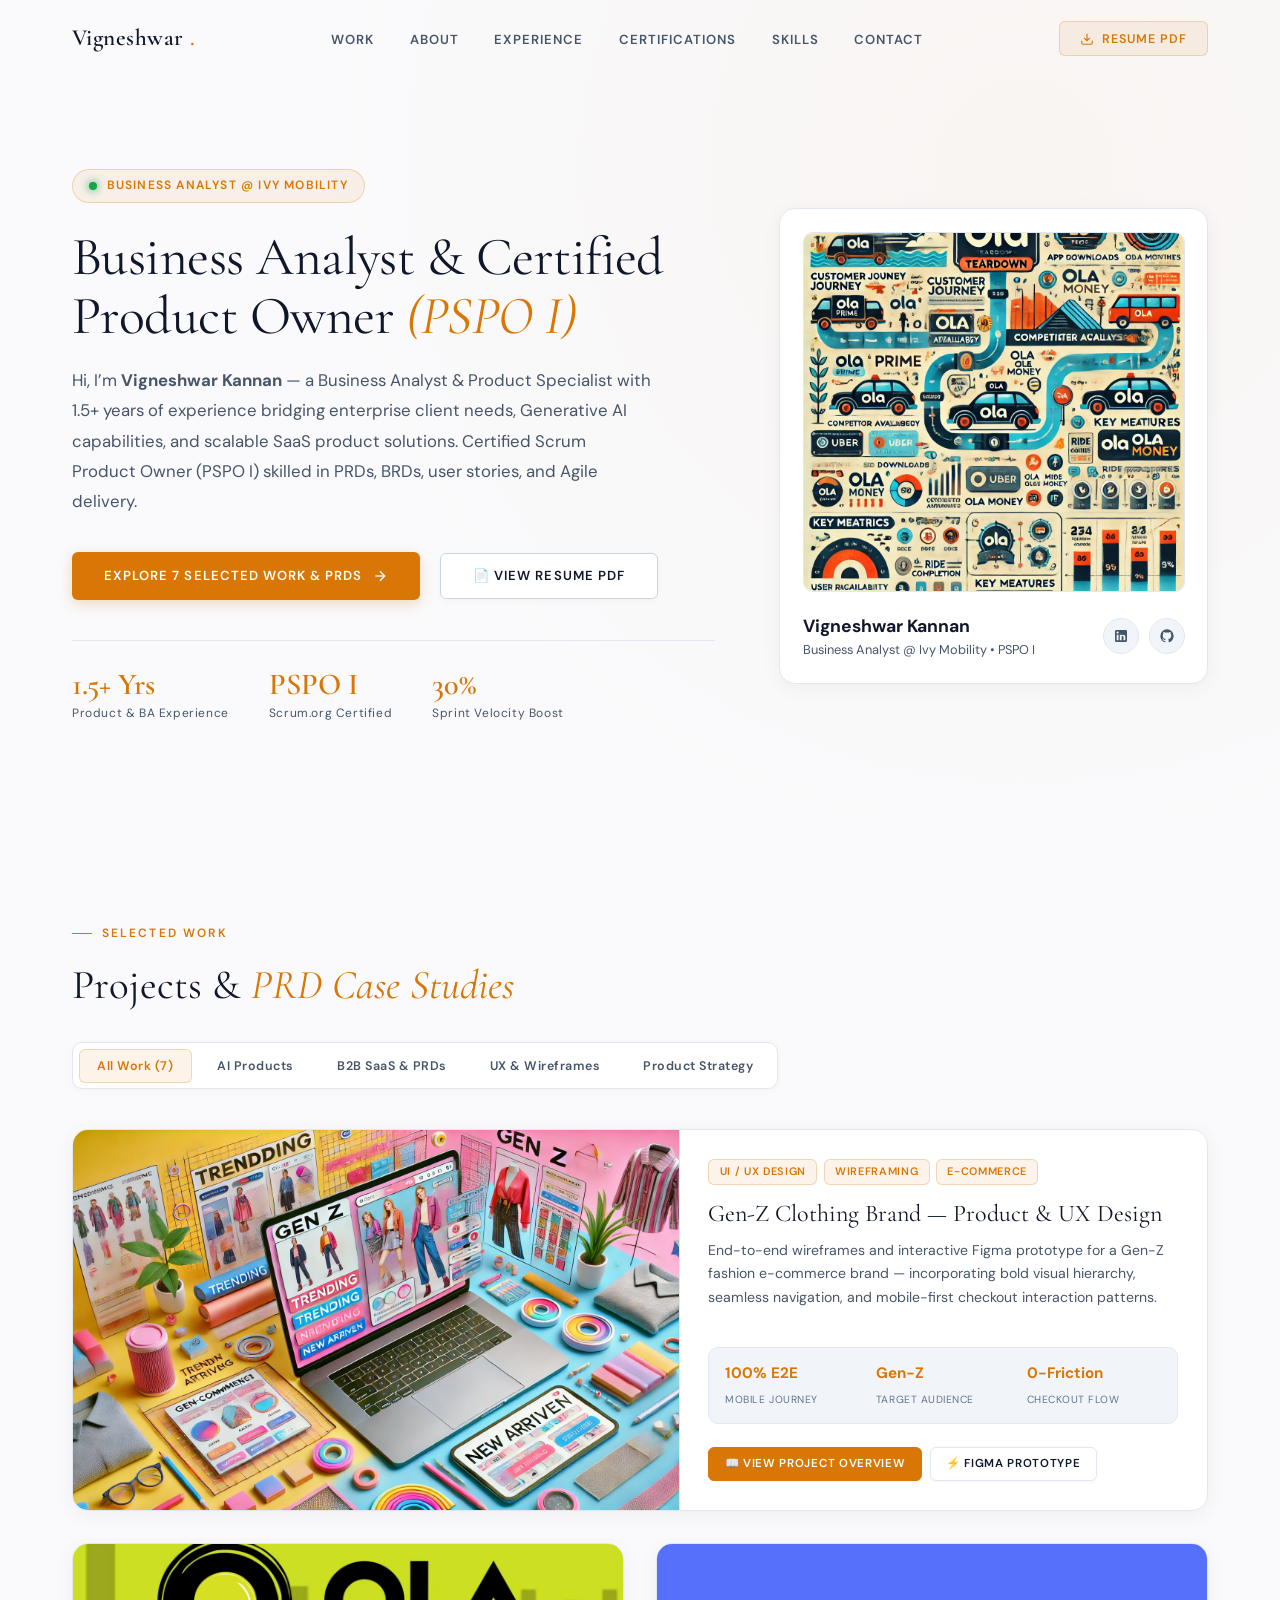
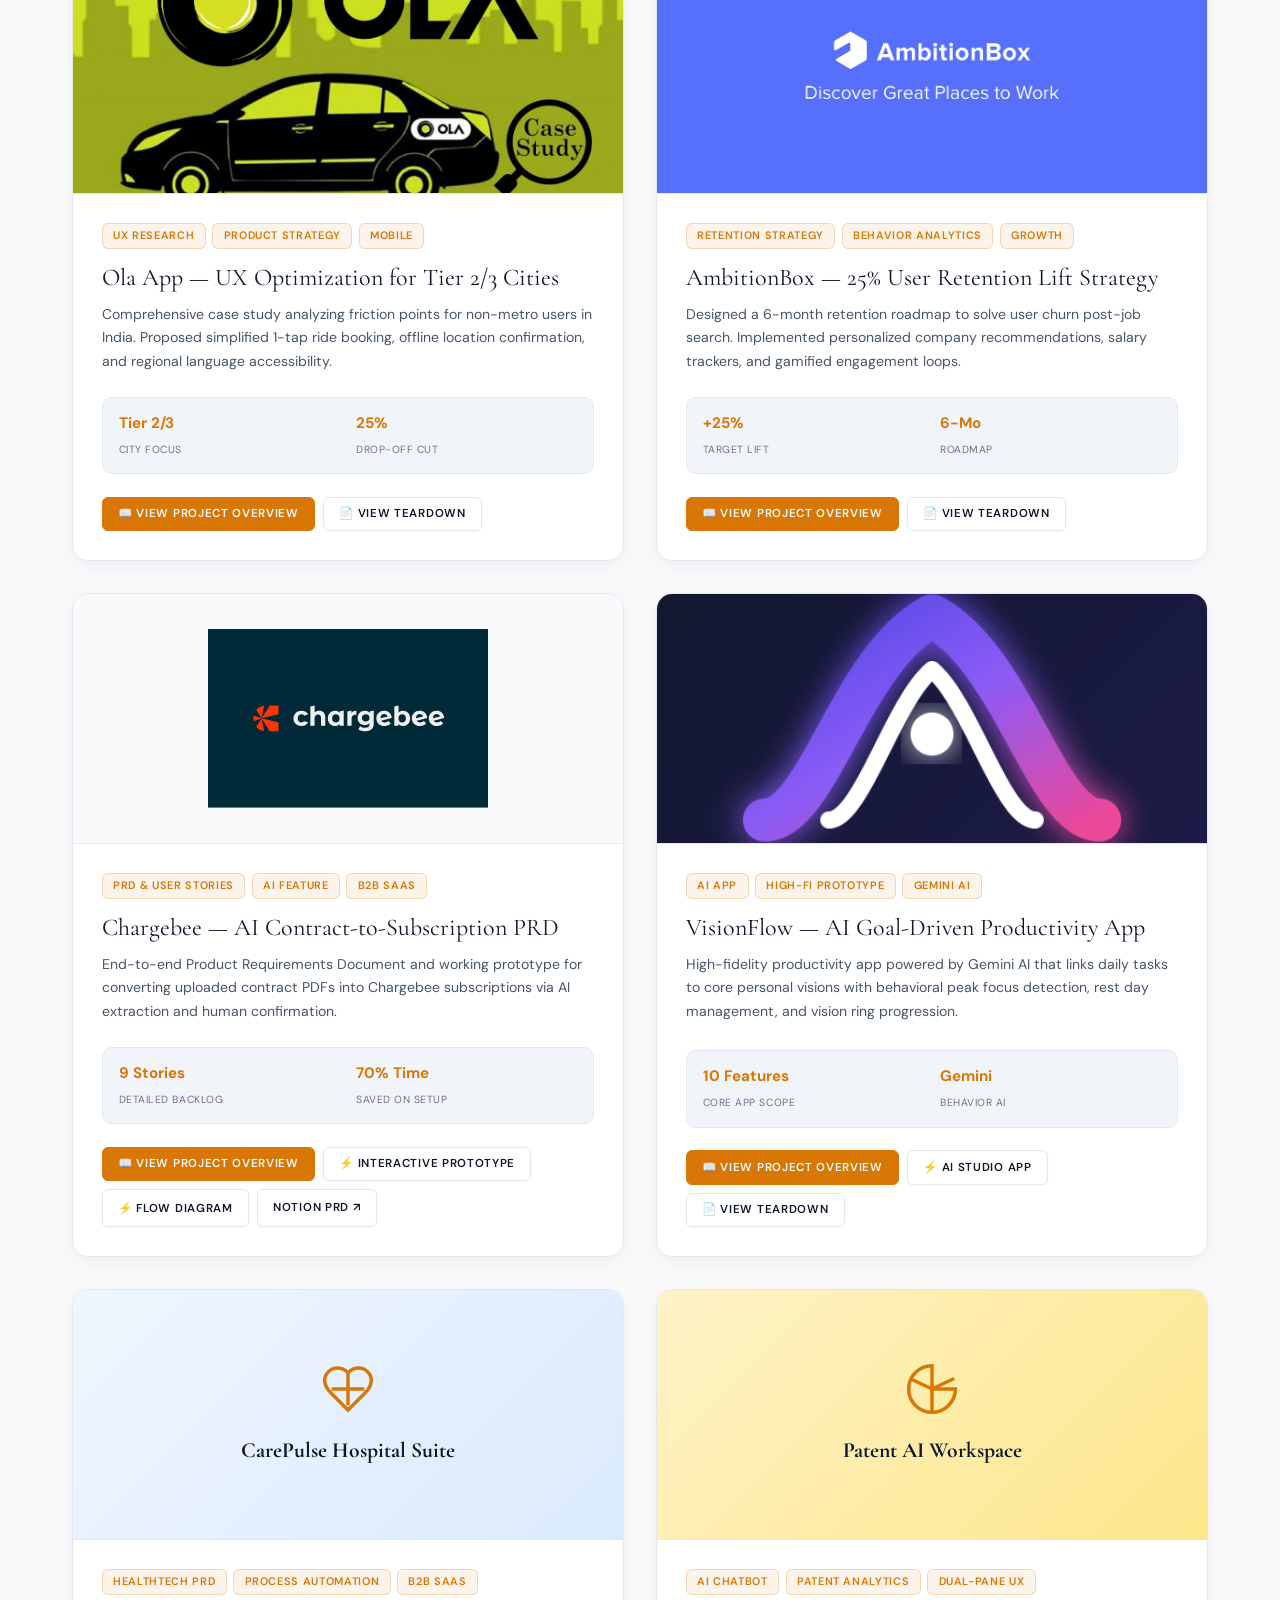
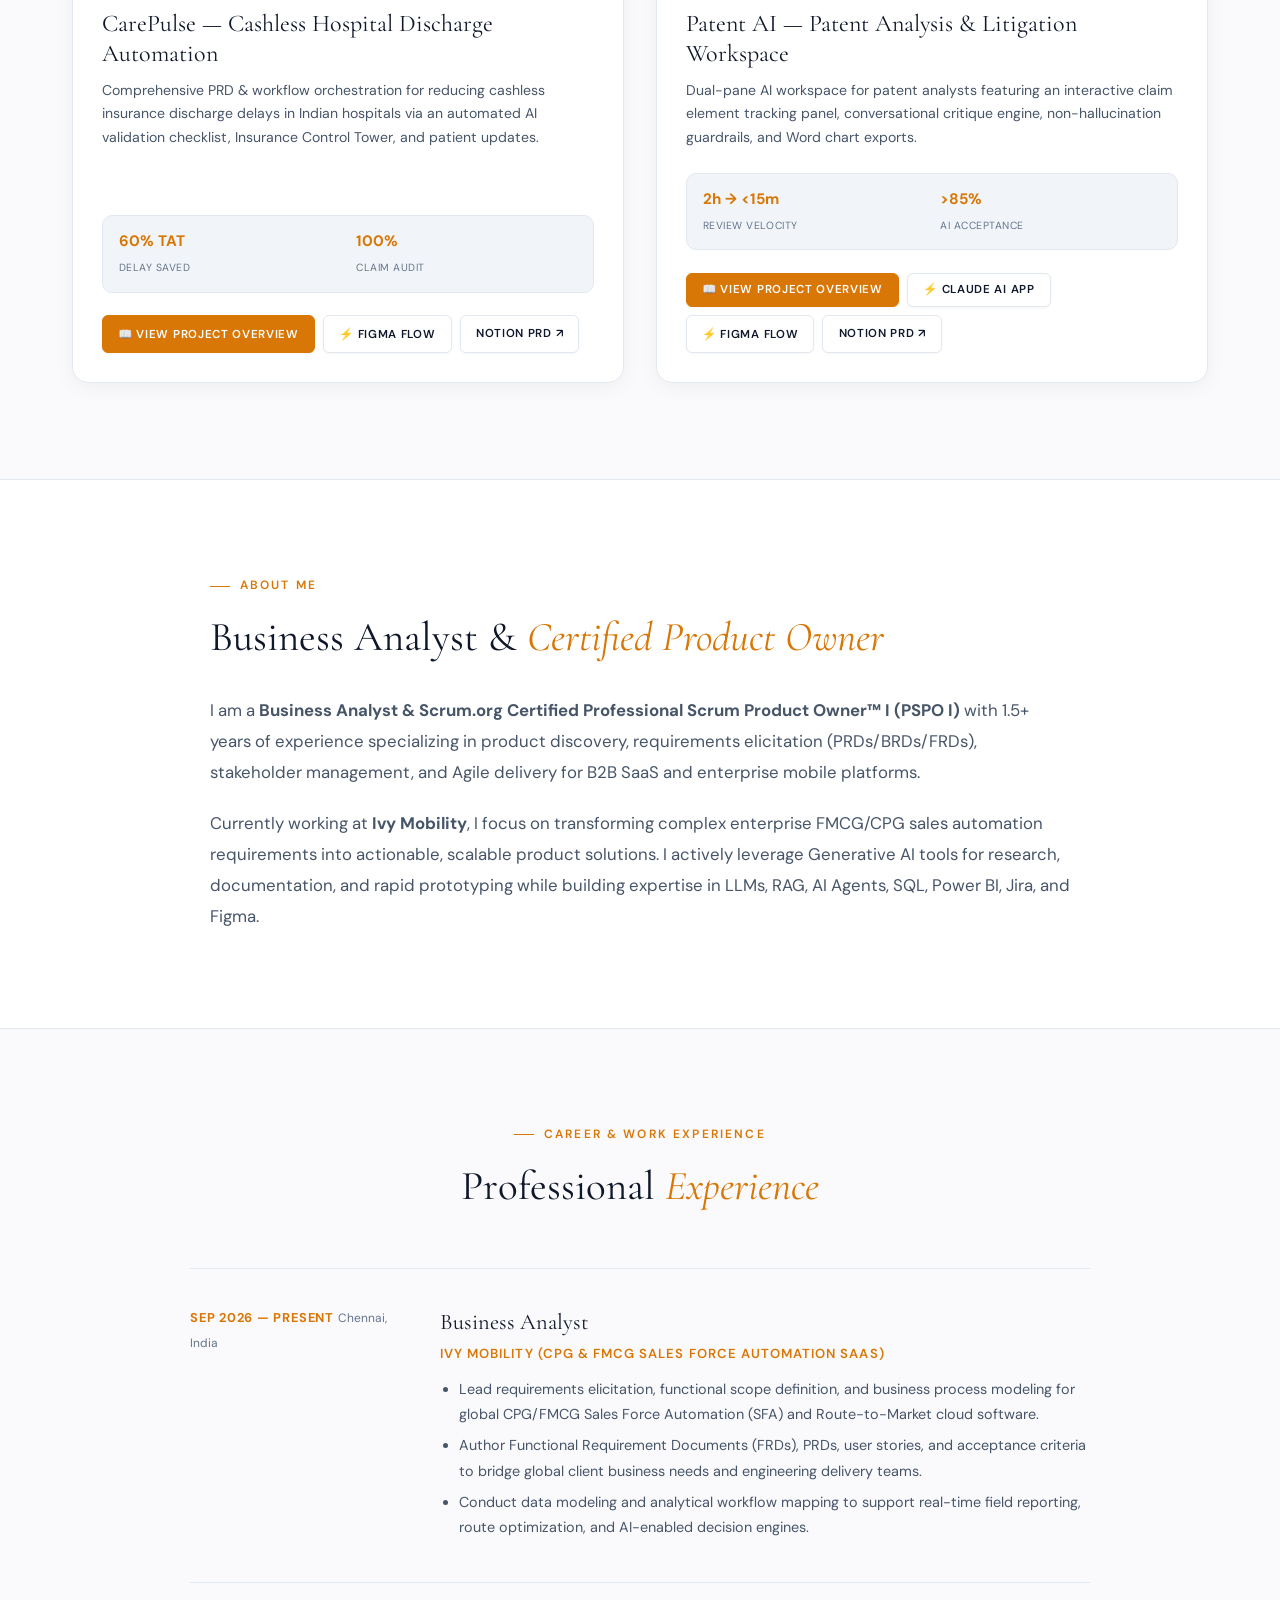
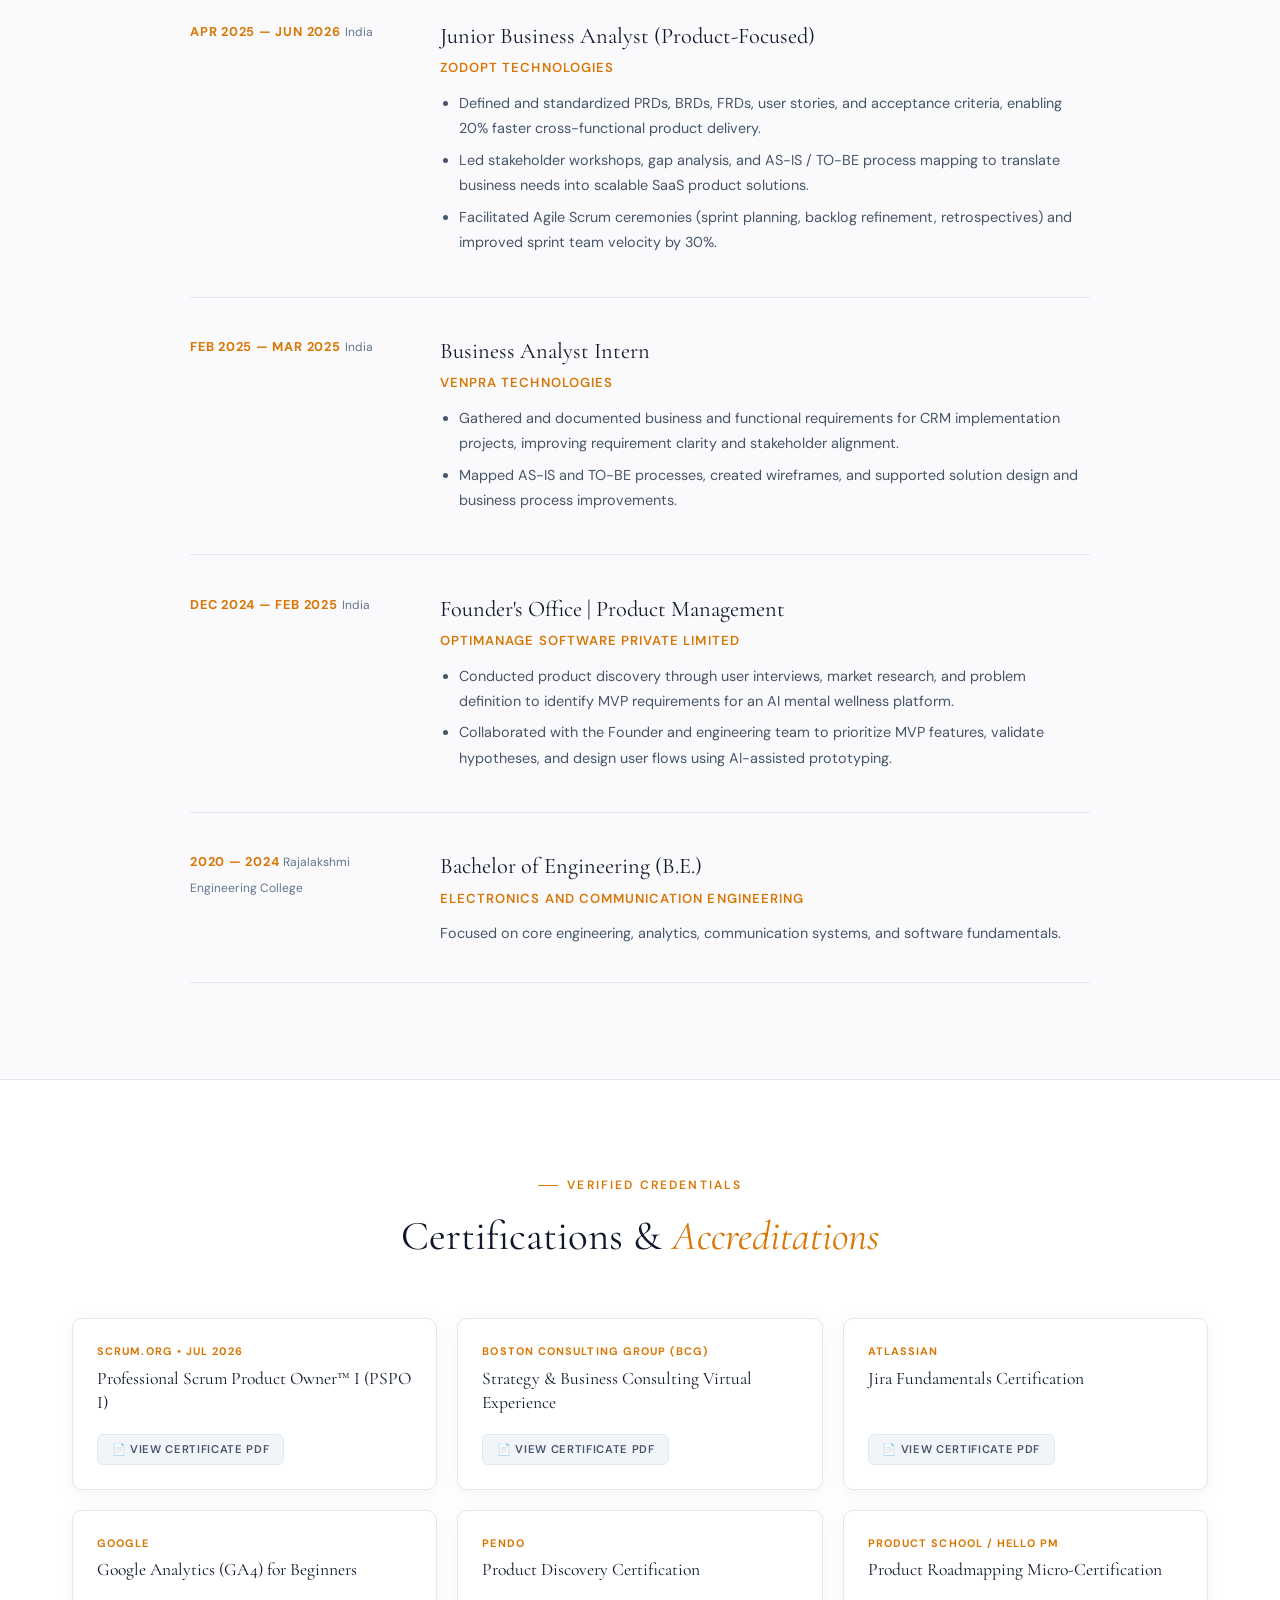
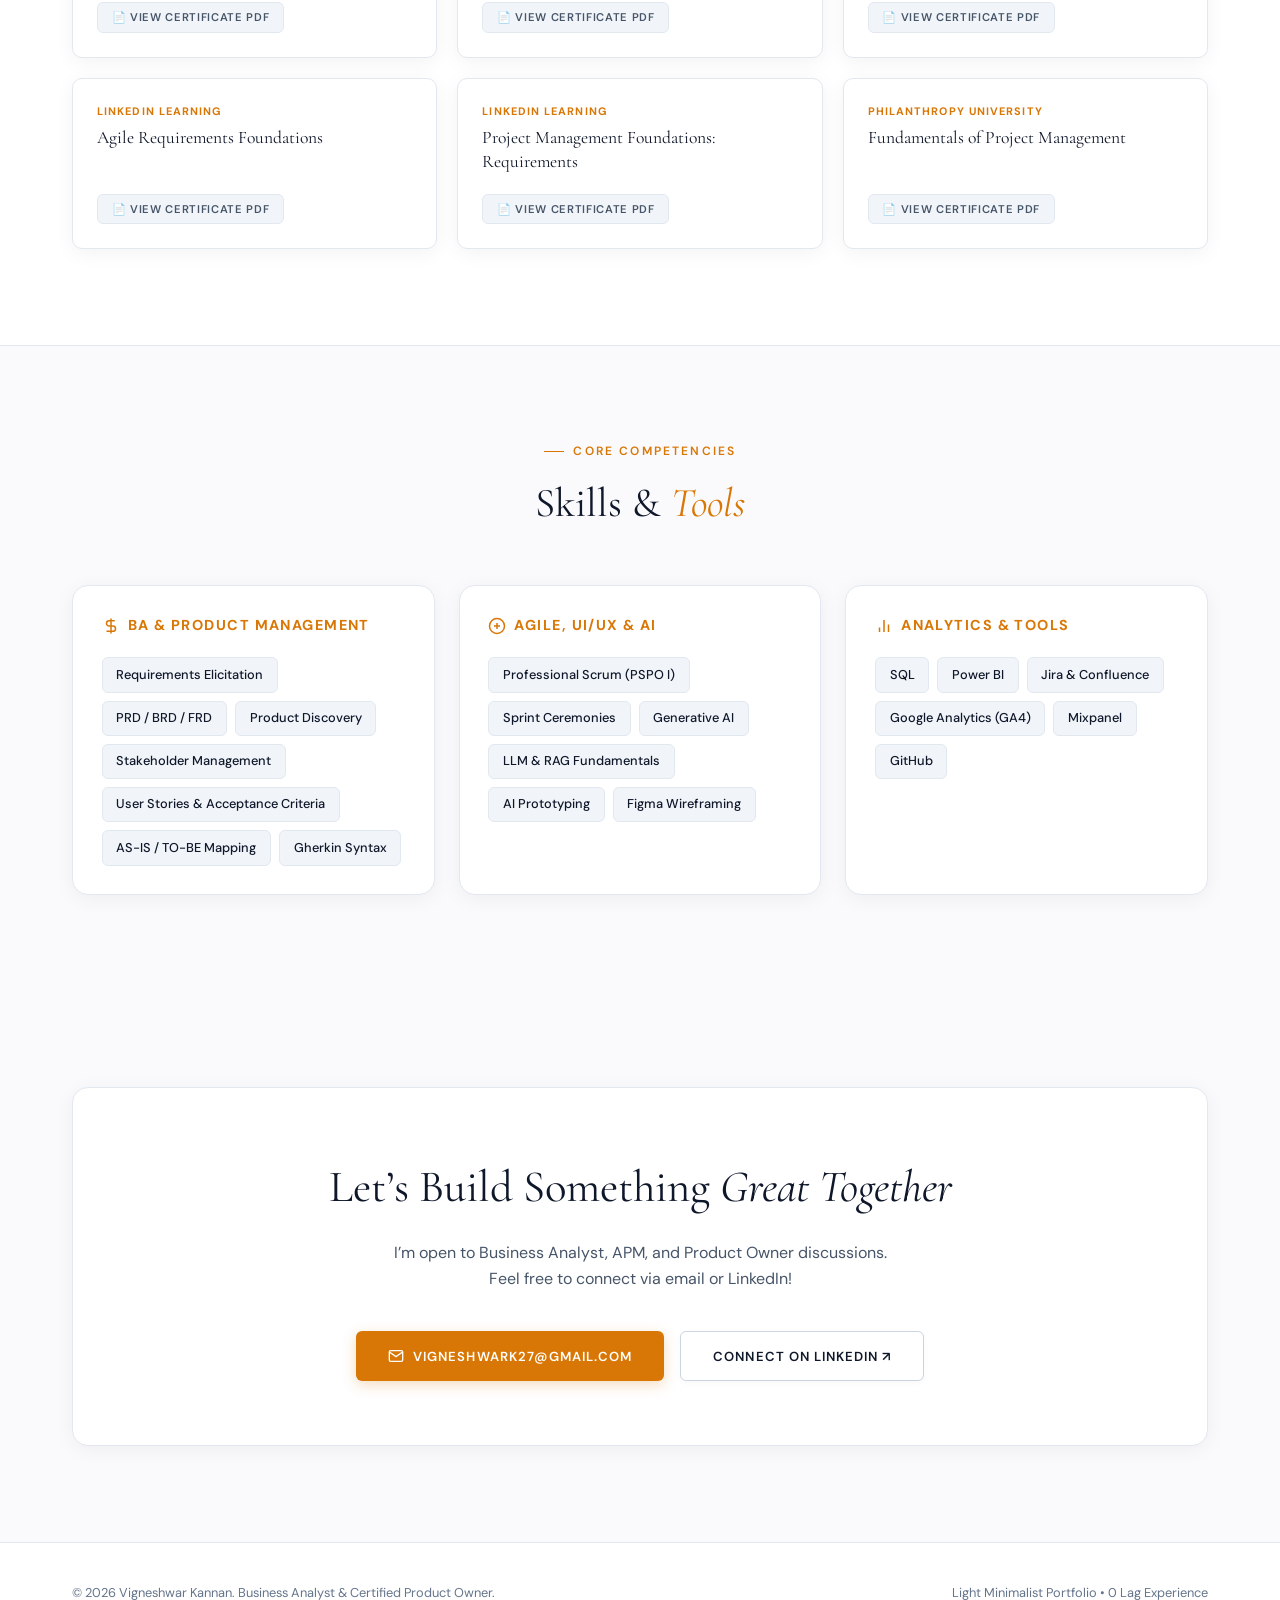
==== commit 0a523d5d: "Update portfolio: rename Patent AI, add CarePulse Figma Flow, update button labels and catchy projec" ====
--- a/index.html
+++ b/index.html
@@ -158,7 +158,7 @@
             </div>
             <div class="project-actions">
               <button class="action-btn btn-gold" onclick="openCaseStudyText('genz')">
-                📖 Read Case Study Inside
+                📖 View Project Overview
               </button>
               <button class="action-btn" onclick="openModal('Figma Prototype', 'Gen-Z Clothing Brand — Interactive Prototype', 'https://www.figma.com/proto/9QxhmIwIwpRSoKGVRpOVF9/vicky?node-id=24-3&starting-point-node-id=24%3A3&t=gP71SKR7SD5bTenF-1', 'https://www.figma.com/proto/9QxhmIwIwpRSoKGVRpOVF9/vicky?node-id=24-3&starting-point-node-id=24%3A3&t=gP71SKR7SD5bTenF-1')">
                 ⚡ Figma Prototype
@@ -194,10 +194,10 @@
             </div>
             <div class="project-actions">
               <button class="action-btn btn-gold" onclick="openCaseStudyText('ola')">
-                📖 Read Case Study Inside
-              </button>
-              <button class="action-btn" onclick="openModal('PDF Case Study', 'Ola UX Case Study — Tier 2/3 Cities', 'https://drive.google.com/file/d/1UO1ij-67LFEumMwNrRplr2s9BjuseMkR/preview', 'https://drive.google.com/file/d/1UO1ij-67LFEumMwNrRplr2s9BjuseMkR/view?usp=sharing')">
-                📄 View PDF Inside
+                📖 View Project Overview
+              </button>
+              <button class="action-btn" onclick="openModal('PDF Teardown', 'Ola UX Teardown — Tier 2/3 Cities', 'https://drive.google.com/file/d/1UO1ij-67LFEumMwNrRplr2s9BjuseMkR/preview', 'https://drive.google.com/file/d/1UO1ij-67LFEumMwNrRplr2s9BjuseMkR/view?usp=sharing')">
+                📄 View Teardown
               </button>
             </div>
           </div>
@@ -230,10 +230,10 @@
             </div>
             <div class="project-actions">
               <button class="action-btn btn-gold" onclick="openCaseStudyText('ambitionbox')">
-                📖 Read Strategy Inside
-              </button>
-              <button class="action-btn" onclick="openModal('PDF Case Study', 'AmbitionBox 25% Retention Lift Strategy', 'https://drive.google.com/file/d/1gZb3Y2EqE2lltr2TbtfzZG0XfyM329Aa/preview', 'https://drive.google.com/file/d/1gZb3Y2EqE2lltr2TbtfzZG0XfyM329Aa/view?usp=sharing')">
-                📄 View PDF Inside
+                📖 View Project Overview
+              </button>
+              <button class="action-btn" onclick="openModal('PDF Teardown', 'AmbitionBox 25% Retention Lift Teardown', 'https://drive.google.com/file/d/1gZb3Y2EqE2lltr2TbtfzZG0XfyM329Aa/preview', 'https://drive.google.com/file/d/1gZb3Y2EqE2lltr2TbtfzZG0XfyM329Aa/view?usp=sharing')">
+                📄 View Teardown
               </button>
             </div>
           </div>
@@ -266,10 +266,10 @@
             </div>
             <div class="project-actions">
               <button class="action-btn btn-gold" onclick="openCaseStudyText('chargebee')">
-                📖 Read PRD Inside
+                📖 View Project Overview
               </button>
               <button class="action-btn" onclick="openModal('Interactive Prototype', 'Chargebee Contract-to-Subscription Prototype', 'https://gx34dn.csb.app/', 'https://gx34dn.csb.app/')">
-                ⚡ Prototype
+                ⚡ Interactive Prototype
               </button>
               <button class="action-btn" onclick="openModal('Process Flow', 'Chargebee AI Feature Process Flow', 'https://mockup-runway-03382669.figma.site/', 'https://mockup-runway-03382669.figma.site/')">
                 ⚡ Flow Diagram
@@ -308,13 +308,13 @@
             </div>
             <div class="project-actions">
               <button class="action-btn btn-gold" onclick="openCaseStudyText('visionflow')">
-                📖 Read Teardown Inside
+                📖 View Project Overview
               </button>
               <button class="action-btn" onclick="openModal('AI Studio App', 'VisionFlow — Gemini AI Prototype App', 'https://ai.studio/apps/7a5233f8-33cf-4464-8e07-53175fec4a41?fullscreenApplet=true', 'https://ai.studio/apps/7a5233f8-33cf-4464-8e07-53175fec4a41?fullscreenApplet=true')">
                 ⚡ AI Studio App
               </button>
               <button class="action-btn" onclick="openModal('PDF Teardown', 'VisionFlow Teardown & Design Deck', 'https://drive.google.com/file/d/1XpayTK5nTvvwYyikXCO40JEn0-5b2IUB/preview', 'https://drive.google.com/file/d/1XpayTK5nTvvwYyikXCO40JEn0-5b2IUB/view?usp=sharing')">
-                📄 View PDF Inside
+                📄 View Teardown
               </button>
             </div>
           </div>
@@ -350,7 +350,10 @@
             </div>
             <div class="project-actions">
               <button class="action-btn btn-gold" onclick="openCaseStudyText('carepulse')">
-                📖 Read PRD Inside
+                📖 View Project Overview
+              </button>
+              <button class="action-btn" onclick="openModal('Figma Flow', 'CarePulse — Hospital Discharge Workflow Diagram', 'https://mockup-runway-03382669.figma.site/', 'https://mockup-runway-03382669.figma.site/')">
+                ⚡ Figma Flow
               </button>
               <a href="https://www.notion.so/Fabri-Play-PM-Assignment-3bd22c71-3ac9-80fa-af21-e6c2f9790d25" target="_blank" class="action-btn">
                 Notion PRD ↗
@@ -359,12 +362,12 @@
           </div>
         </div>
 
-        <!-- 7. CLAIMCHART AI — PATENT ANALYTICS -->
+        <!-- 7. PATENT AI — PATENT ANALYTICS (FORMERLY CLAIMCHART) -->
         <div class="project-card" data-category="ai saas">
           <div class="project-thumb-wrap" style="background: linear-gradient(135deg, #FEF3C7 0%, #FDE68A 100%); display: flex; align-items: center; justify-content: center;">
             <div style="text-align: center; padding: 2rem;">
               <svg width="56" height="56" viewBox="0 0 24 24" fill="none" stroke="#D97706" stroke-width="1.5"><path d="M12 2a10 10 0 1 0 10 10H12V2z"/><path d="M12 12L2.5 7.5"/><path d="M12 12v10"/><path d="M12 12l9.5-4.5"/></svg>
-              <h4 style="color: var(--text-main); font-family: var(--font-serif); font-size: 1.35rem; margin-top: 0.5rem;">ClaimChart AI Workspace</h4>
+              <h4 style="color: var(--text-main); font-family: var(--font-serif); font-size: 1.35rem; margin-top: 0.5rem;">Patent AI Workspace</h4>
             </div>
           </div>
           <div class="project-body">
@@ -373,7 +376,7 @@
               <span class="tag-pill">Patent Analytics</span>
               <span class="tag-pill">Dual-Pane UX</span>
             </div>
-            <h3 class="project-item-title">ClaimChart AI — Patent Analysis & Litigation Workspace</h3>
+            <h3 class="project-item-title">Patent AI — Patent Analysis & Litigation Workspace</h3>
             <p class="project-item-desc">
               Dual-pane AI workspace for patent analysts featuring an interactive claim element tracking panel, conversational critique engine, non-hallucination guardrails, and Word chart exports.
             </p>
@@ -389,12 +392,12 @@
             </div>
             <div class="project-actions">
               <button class="action-btn btn-gold" onclick="openCaseStudyText('claimchart')">
-                📖 Read PRD Inside
-              </button>
-              <button class="action-btn" onclick="openModal('Claude AI App', 'ClaimChart AI — Functional Prototype App', 'https://claude.ai/public/artifacts/5c7f110e-e12f-41ca-b48f-1899cef5a55c', 'https://claude.ai/public/artifacts/5c7f110e-e12f-41ca-b48f-1899cef5a55c')">
+                📖 View Project Overview
+              </button>
+              <button class="action-btn" onclick="openModal('Claude AI App', 'Patent AI — Functional Prototype App', 'https://claude.ai/public/artifacts/5c7f110e-e12f-41ca-b48f-1899cef5a55c', 'https://claude.ai/public/artifacts/5c7f110e-e12f-41ca-b48f-1899cef5a55c')">
                 ⚡ Claude AI App
               </button>
-              <button class="action-btn" onclick="openModal('Figma Flow', 'ClaimChart AI — Interactive User Flow Diagram', 'https://stomp-hatch-92389255.figma.site/', 'https://stomp-hatch-92389255.figma.site/')">
+              <button class="action-btn" onclick="openModal('Figma Flow', 'Patent AI — Interactive User Flow Diagram', 'https://stomp-hatch-92389255.figma.site/', 'https://stomp-hatch-92389255.figma.site/')">
                 ⚡ Figma Flow
               </button>
               <a href="https://www.notion.so/Lumenci-Assignment-3a622c71-3ac9-80dab62ee34f268402a2" target="_blank" class="action-btn">
--- a/style.css
+++ b/style.css
@@ -1097,6 +1097,18 @@
   margin: 0 auto;
 }
 
+.cs-callout-box {
+  background: var(--accent-gold-faint);
+  border: 1px solid var(--accent-gold-border);
+  border-left: 4px solid var(--accent-gold);
+  border-radius: var(--radius-sm);
+  padding: 1rem 1.25rem;
+  margin-bottom: 2rem;
+  font-size: 0.92rem;
+  color: var(--text-main);
+  line-height: 1.6;
+}
+
 .cs-section {
   margin-bottom: 2rem;
   padding-bottom: 2rem;
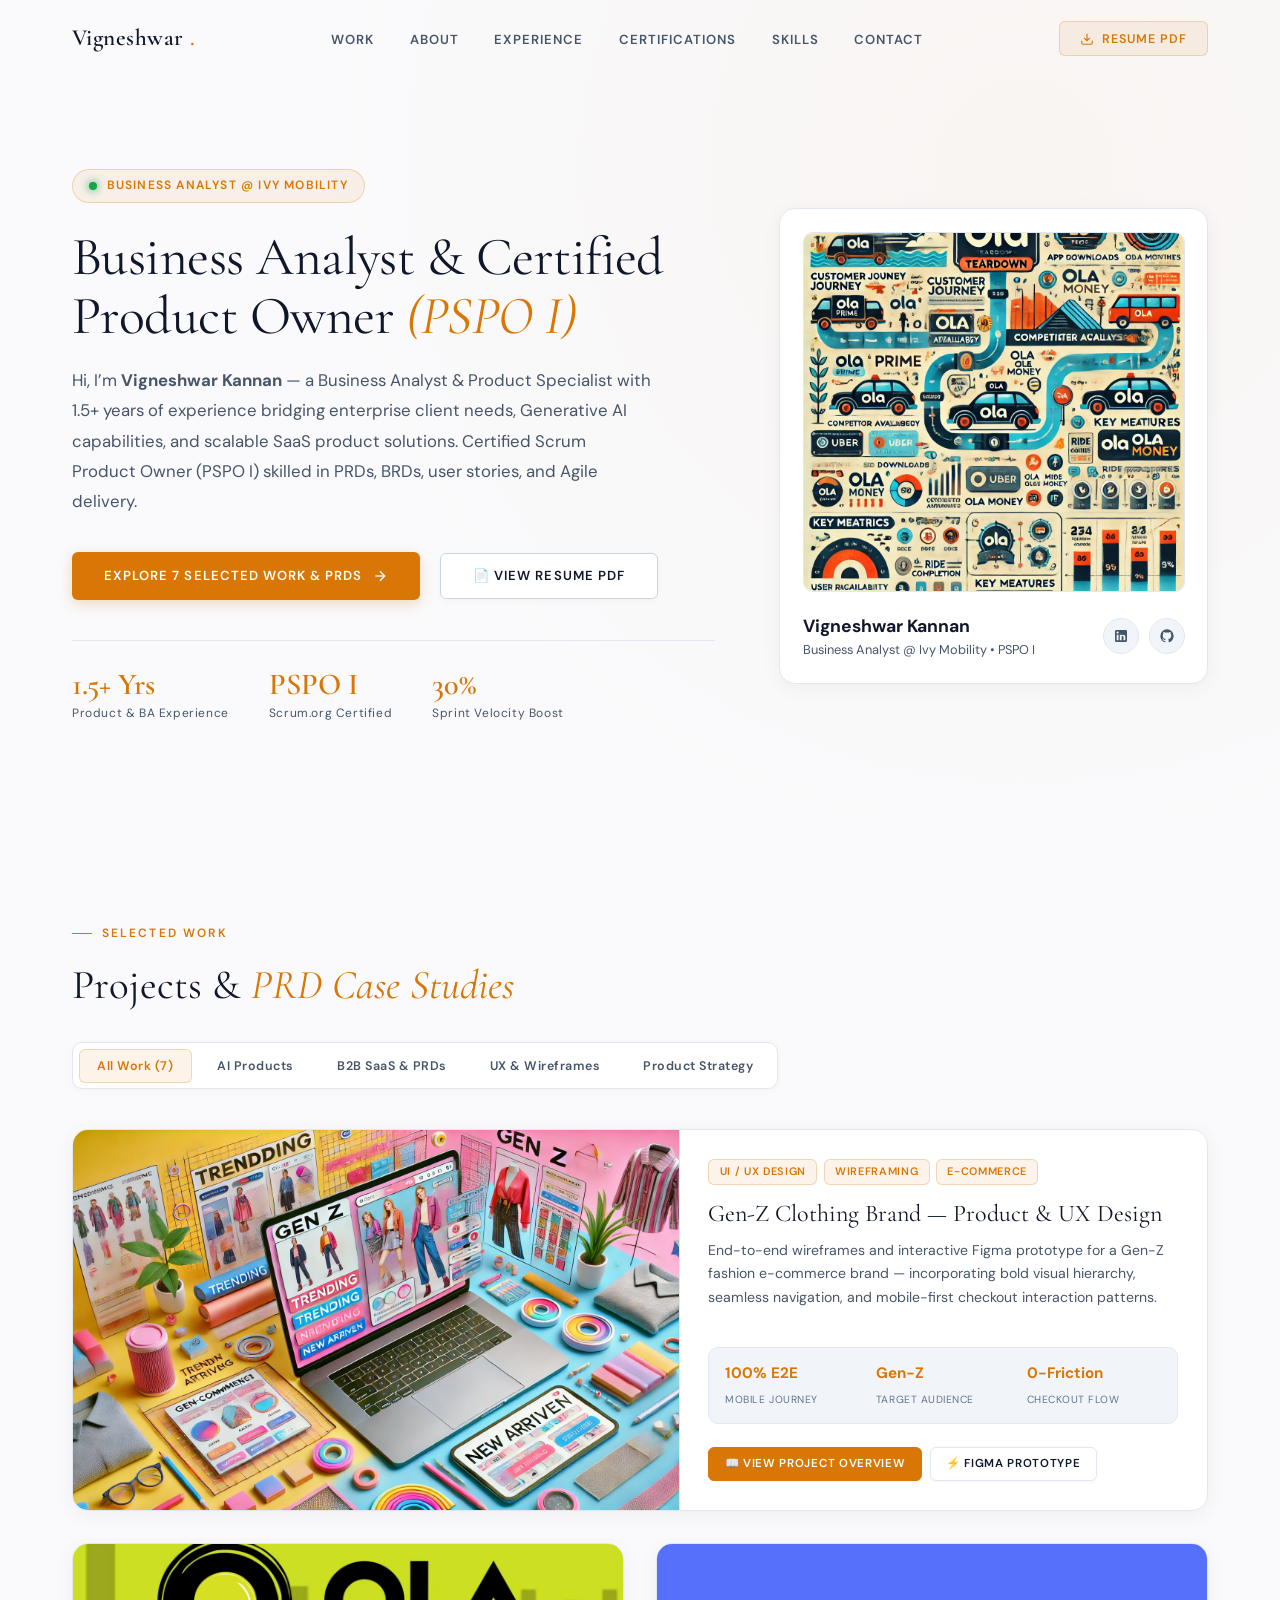
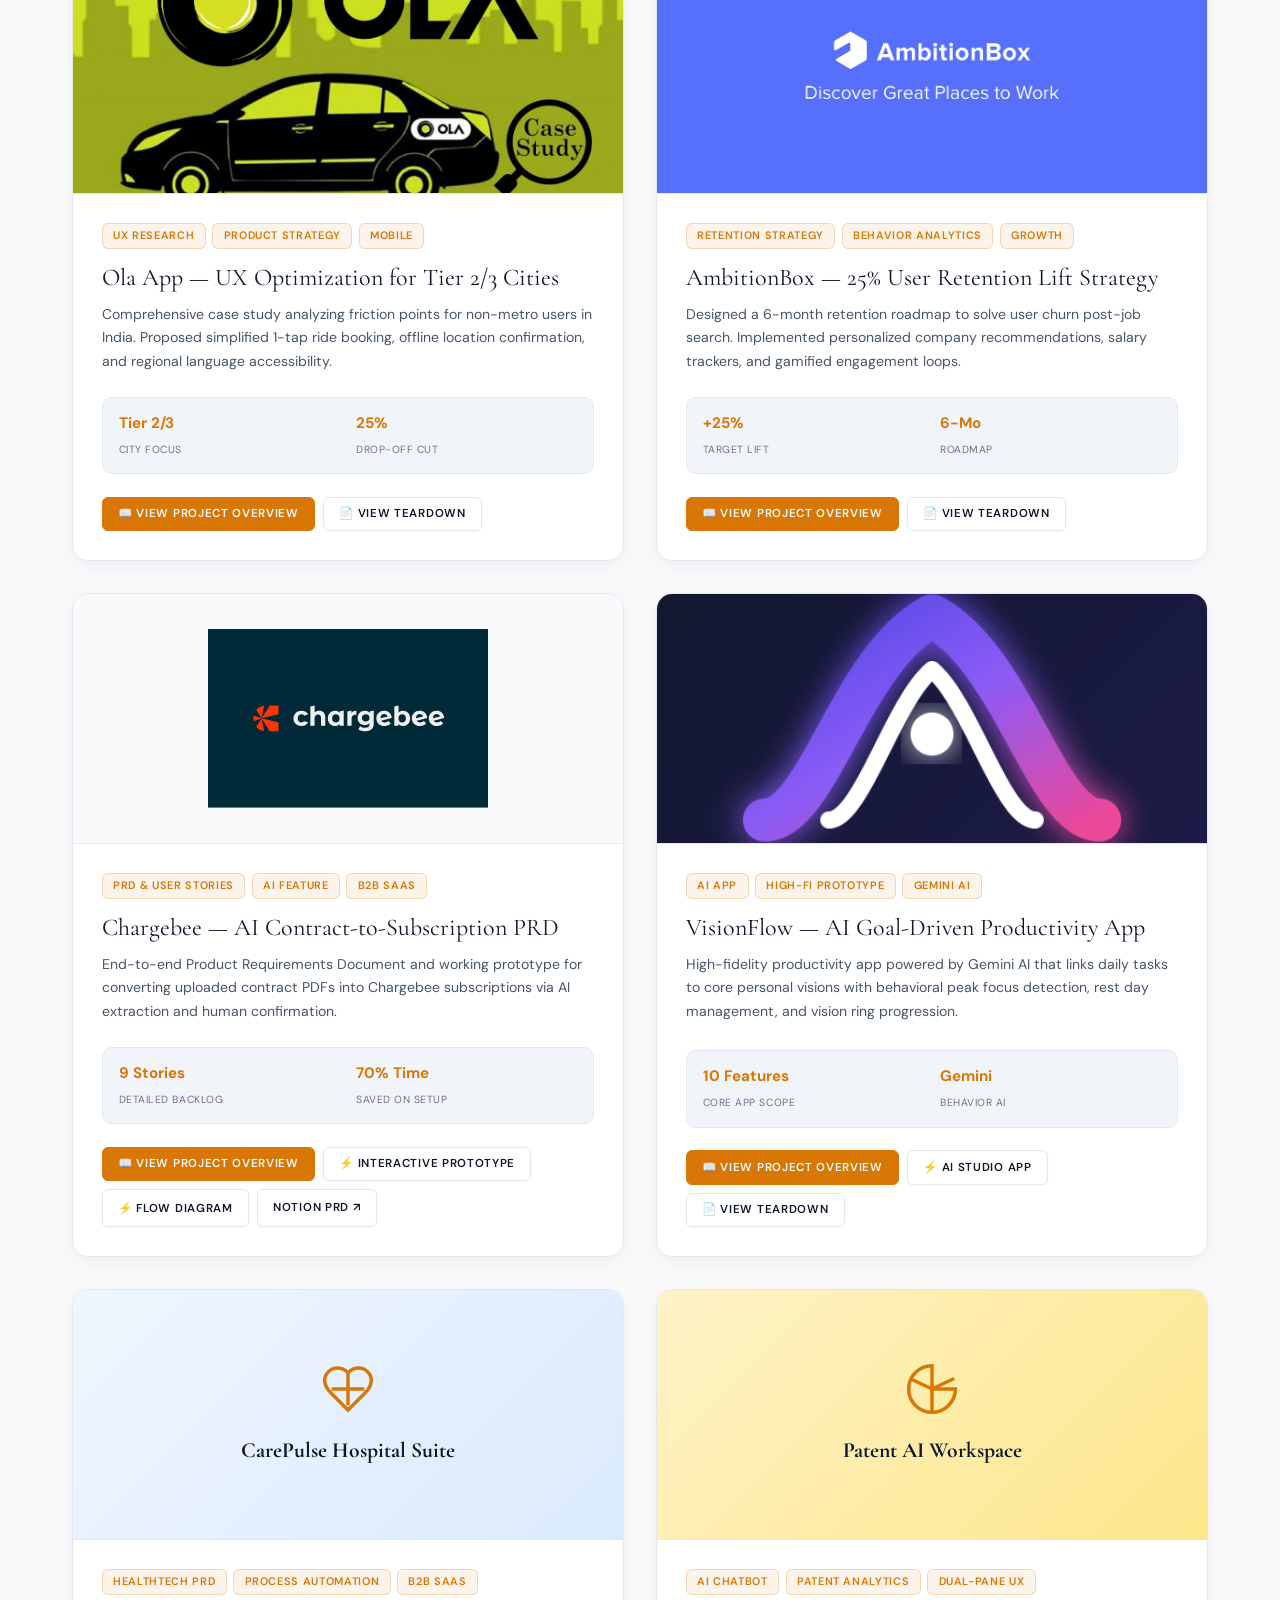
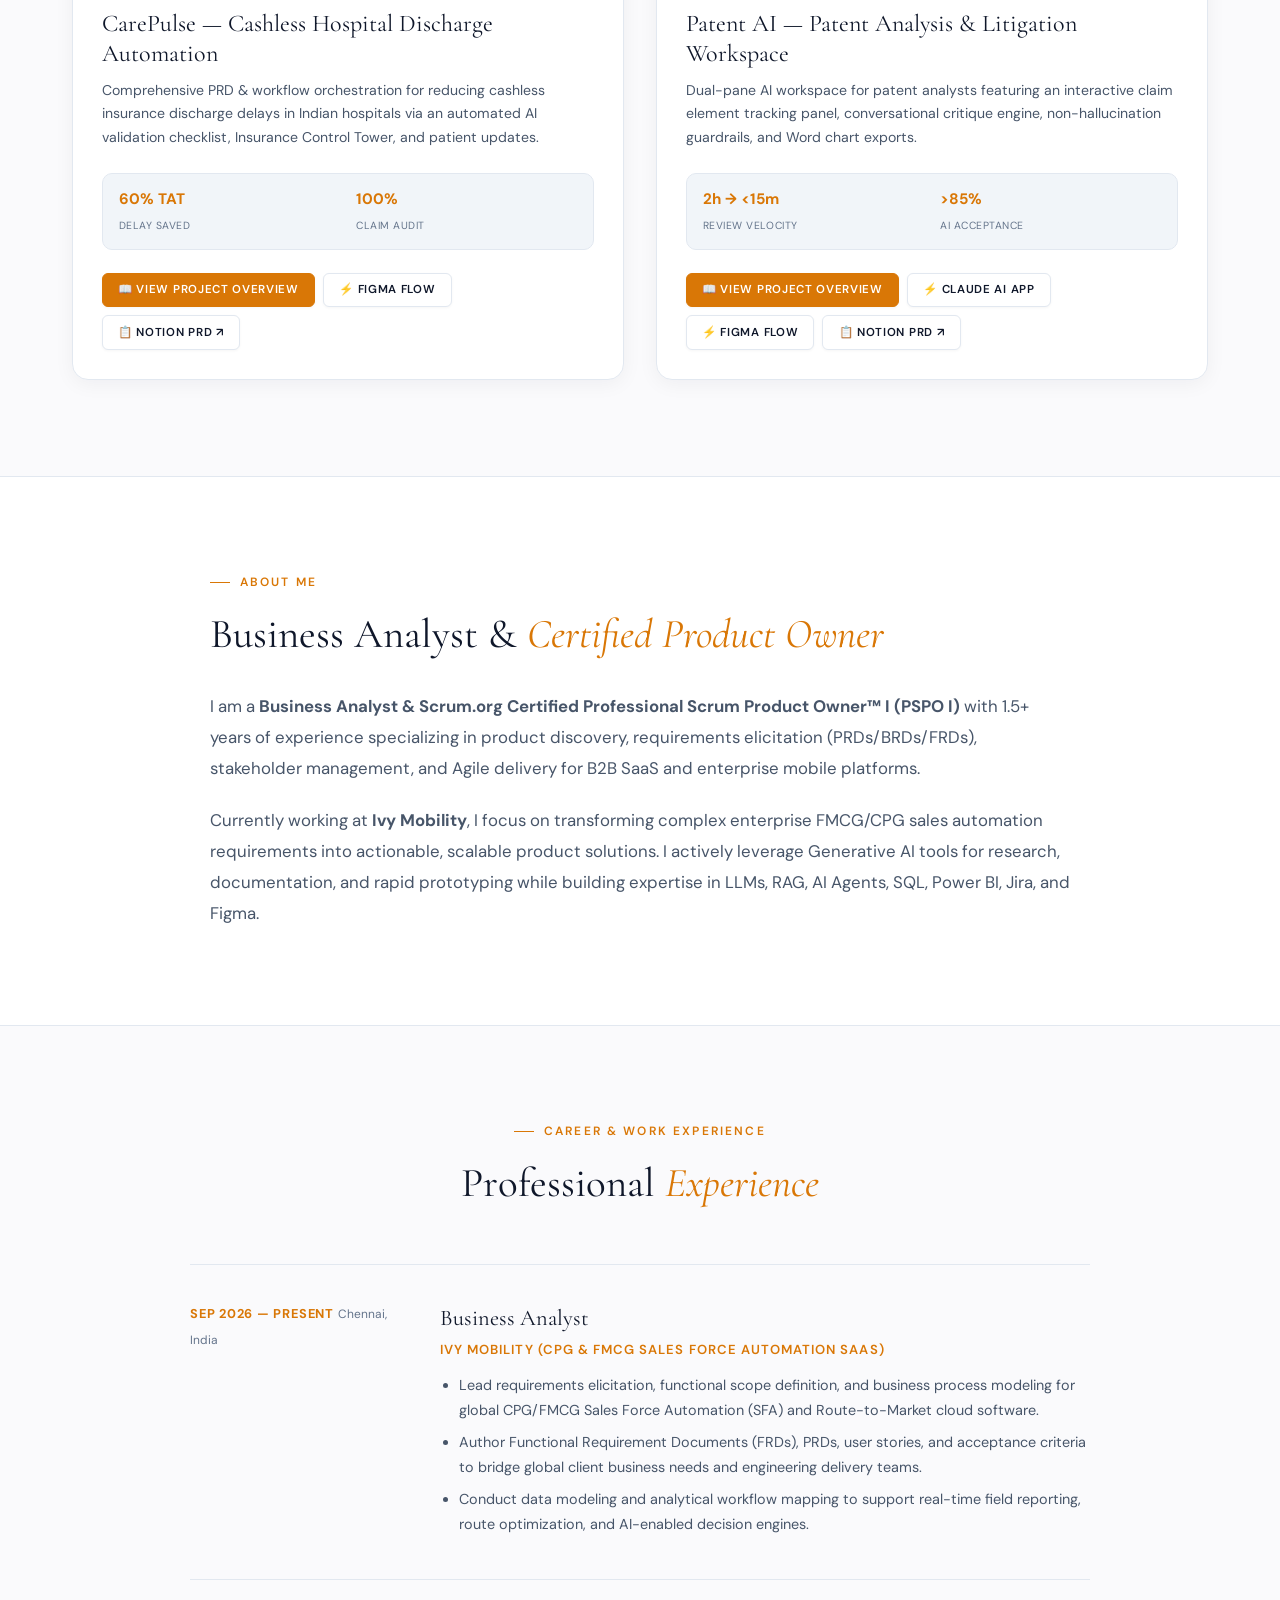
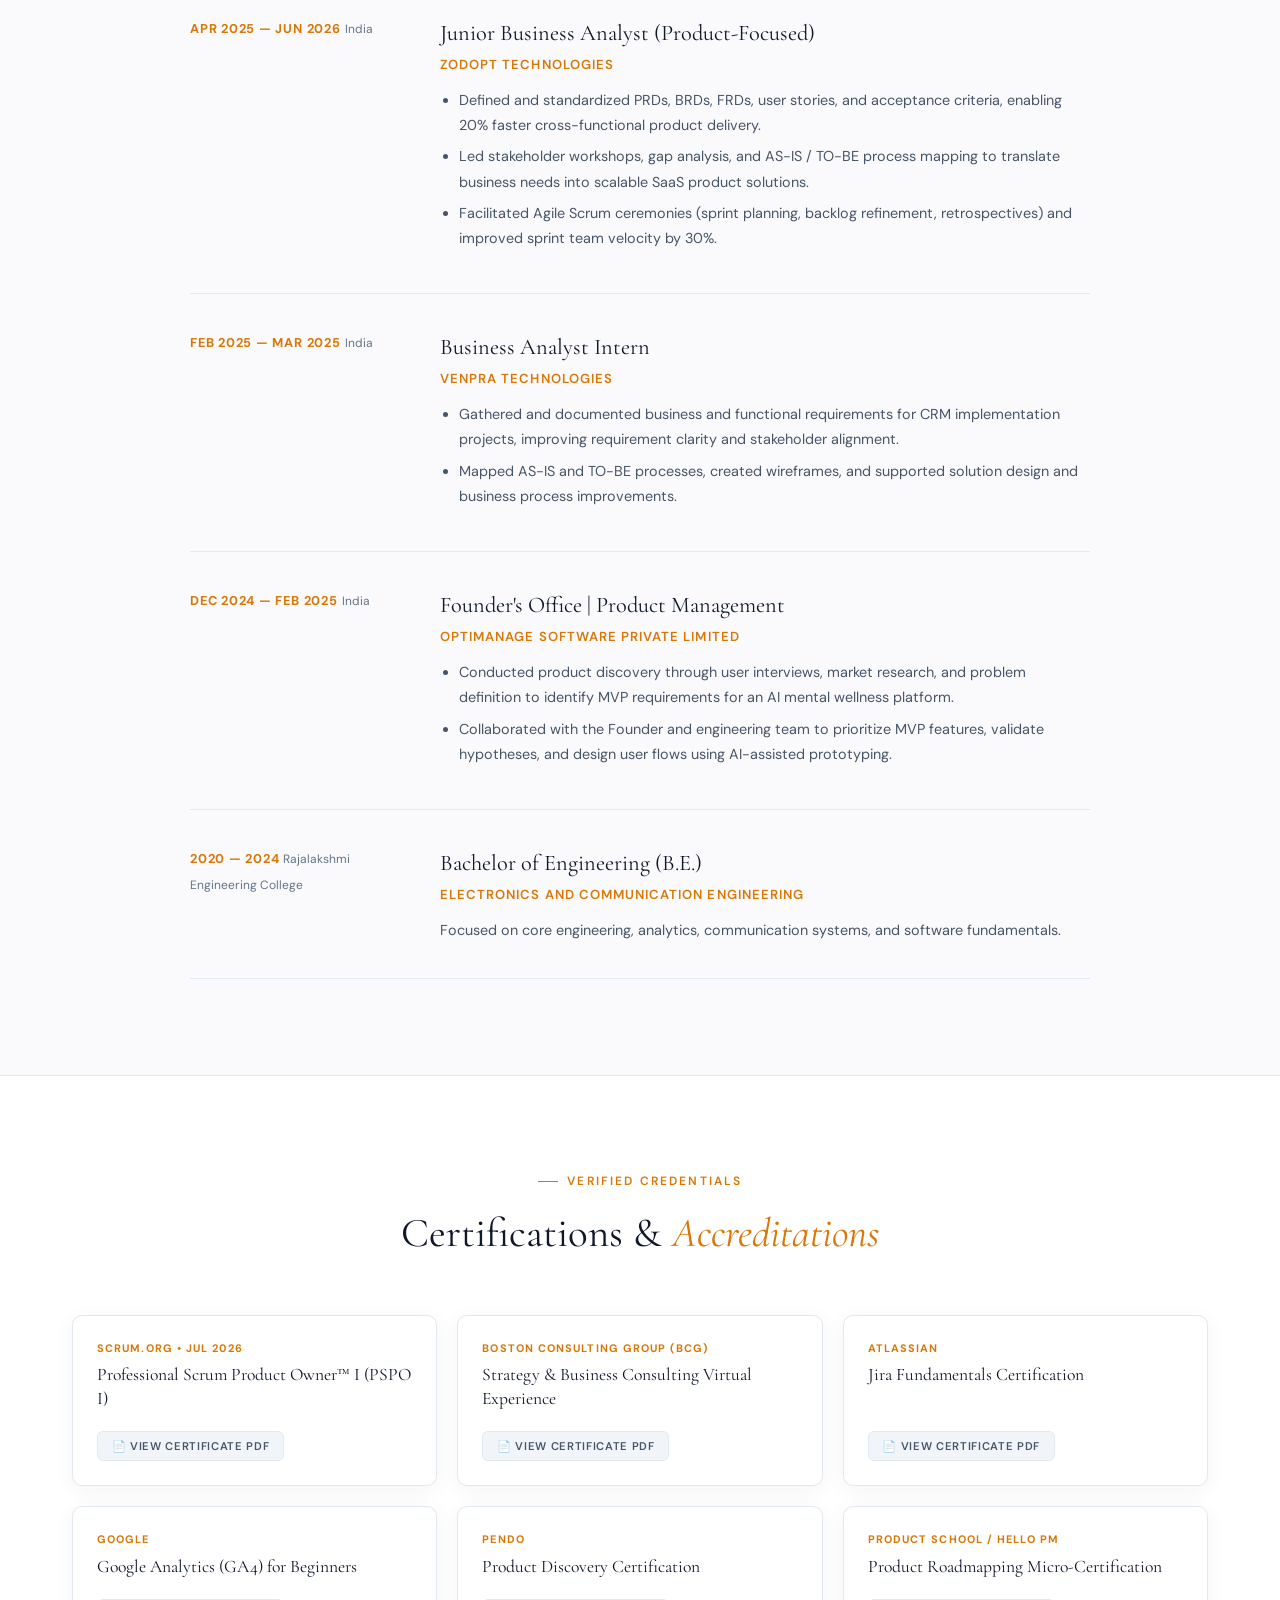
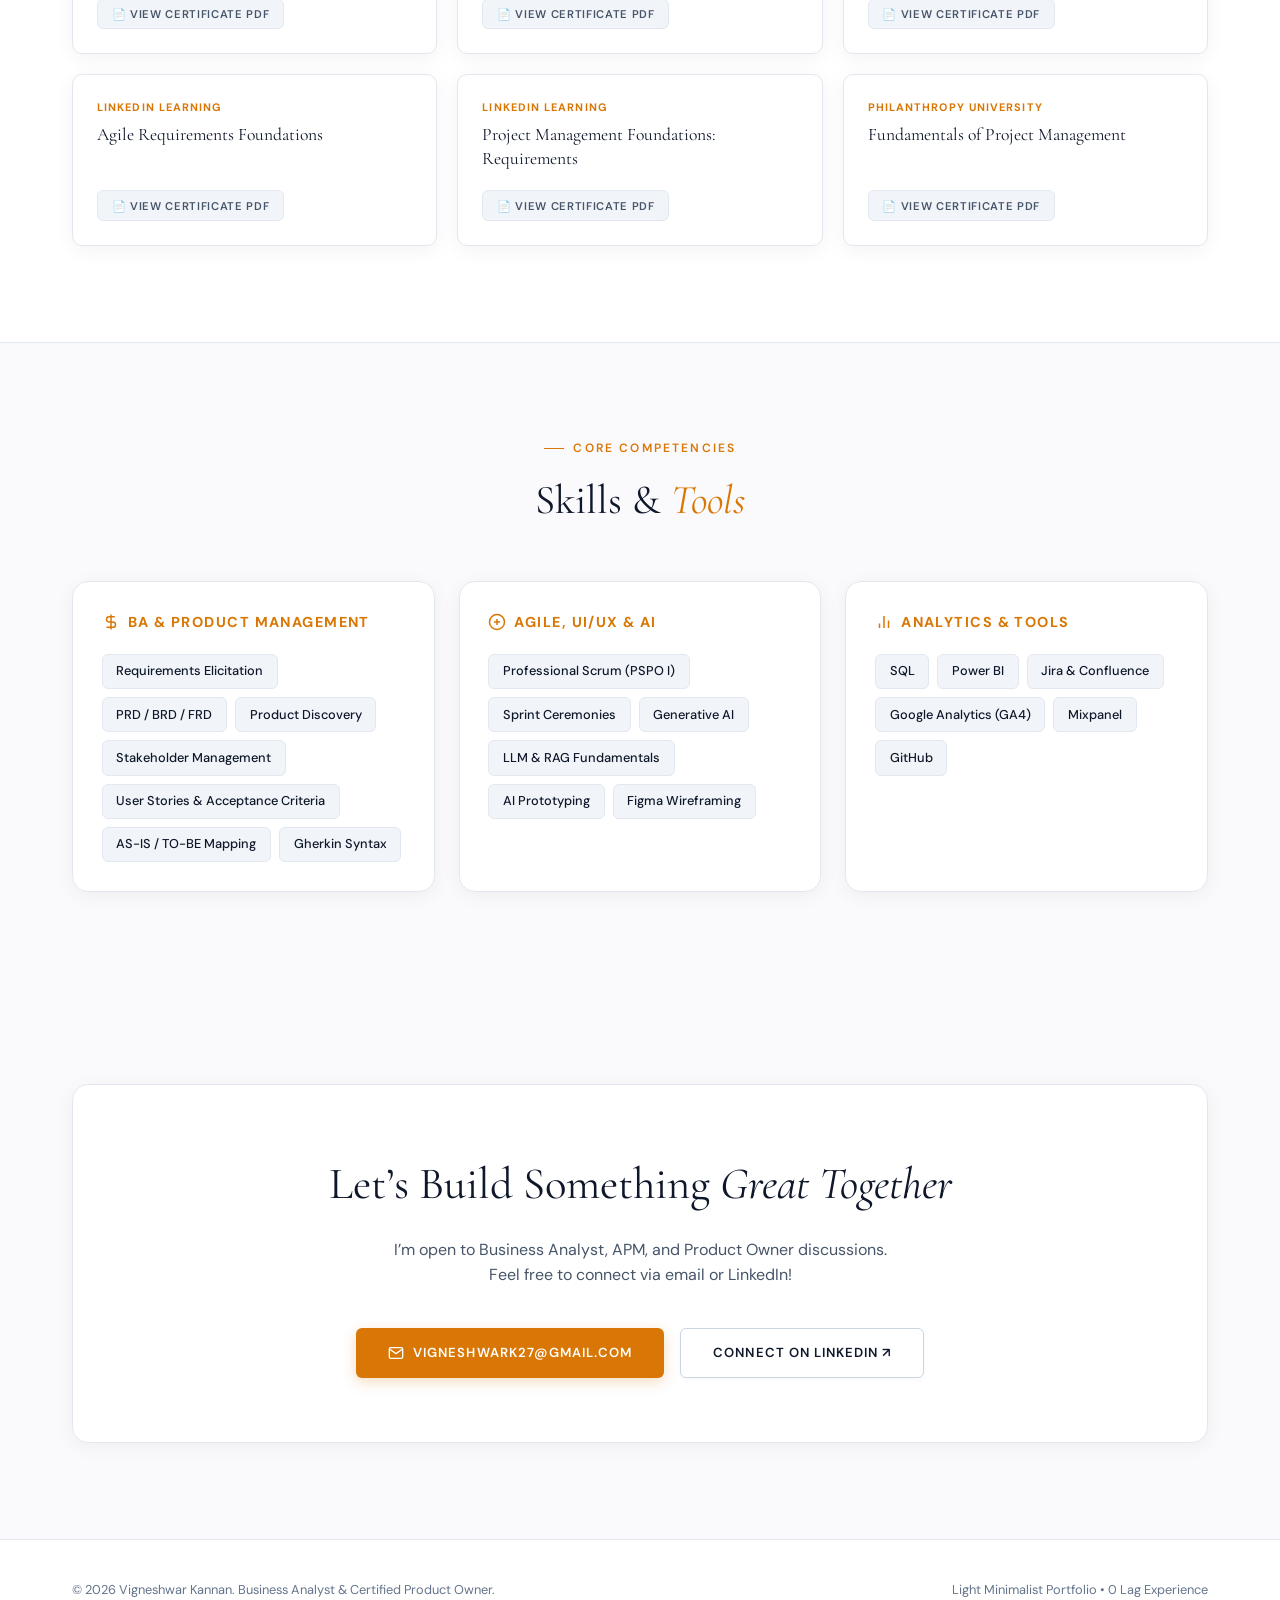
==== commit 4b52c0af: "Fix embed-blocked prototypes with fallback panels, fix Notion links, deepen all project overviews" ====
--- a/index.html
+++ b/index.html
@@ -355,9 +355,9 @@
               <button class="action-btn" onclick="openModal('Figma Flow', 'CarePulse — Hospital Discharge Workflow Diagram', 'https://mockup-runway-03382669.figma.site/', 'https://mockup-runway-03382669.figma.site/')">
                 ⚡ Figma Flow
               </button>
-              <a href="https://www.notion.so/Fabri-Play-PM-Assignment-3bd22c71-3ac9-80fa-af21-e6c2f9790d25" target="_blank" class="action-btn">
-                Notion PRD ↗
-              </a>
+              <button class="action-btn" onclick="openModal('Notion PRD', 'CarePulse — Full PRD & User Stories', 'https://www.notion.so/Fabri-Play-PM-Assignment-3bd22c713ac980faaf21e6c2f9790d25', 'https://www.notion.so/Fabri-Play-PM-Assignment-3bd22c713ac980faaf21e6c2f9790d25')">
+                📋 Notion PRD ↗
+              </button>
             </div>
           </div>
         </div>
@@ -400,9 +400,9 @@
               <button class="action-btn" onclick="openModal('Figma Flow', 'Patent AI — Interactive User Flow Diagram', 'https://stomp-hatch-92389255.figma.site/', 'https://stomp-hatch-92389255.figma.site/')">
                 ⚡ Figma Flow
               </button>
-              <a href="https://www.notion.so/Lumenci-Assignment-3a622c71-3ac9-80dab62ee34f268402a2" target="_blank" class="action-btn">
-                Notion PRD ↗
-              </a>
+              <button class="action-btn" onclick="openModal('Notion PRD', 'Patent AI — Full PRD & User Stories', 'https://www.notion.so/Lumenci-Assignment-3a622c71-3ac9-80dab62ee34f268402a2', 'https://www.notion.so/Lumenci-Assignment-3a622c71-3ac9-80dab62ee34f268402a2')">
+                📋 Notion PRD ↗
+              </button>
             </div>
           </div>
         </div>
--- a/style.css
+++ b/style.css
@@ -1109,6 +1109,70 @@
   line-height: 1.6;
 }
 
+/* ── EMBED BLOCKED FALLBACK PANEL ── */
+.embed-blocked-panel {
+  display: flex;
+  flex-direction: column;
+  align-items: center;
+  justify-content: center;
+  text-align: center;
+  padding: 4rem 2.5rem;
+  min-height: 340px;
+  gap: 1.25rem;
+}
+
+.embed-blocked-icon {
+  font-size: 3.5rem;
+  line-height: 1;
+  margin-bottom: 0.25rem;
+}
+
+.embed-blocked-title {
+  font-family: var(--font-serif);
+  font-size: 1.5rem;
+  font-weight: 600;
+  color: var(--text-main);
+  margin: 0;
+  max-width: 540px;
+}
+
+.embed-blocked-desc {
+  font-size: 0.95rem;
+  color: var(--text-muted);
+  line-height: 1.75;
+  max-width: 480px;
+  margin: 0;
+}
+
+.embed-blocked-cta {
+  display: inline-flex;
+  align-items: center;
+  gap: 0.5rem;
+  padding: 0.85rem 2rem;
+  background: var(--accent-gold);
+  color: #FFFFFF;
+  font-size: 0.9rem;
+  font-weight: 700;
+  letter-spacing: 0.04em;
+  border-radius: var(--radius-md);
+  text-decoration: none;
+  transition: all var(--transition-fast);
+  margin-top: 0.5rem;
+}
+
+.embed-blocked-cta:hover {
+  background: #B45309;
+  transform: translateY(-1px);
+  box-shadow: 0 6px 20px rgba(217, 119, 6, 0.3);
+}
+
+.embed-blocked-hint {
+  font-size: 0.75rem;
+  color: var(--text-subtle);
+  margin: 0;
+  letter-spacing: 0.04em;
+}
+
 .cs-section {
   margin-bottom: 2rem;
   padding-bottom: 2rem;
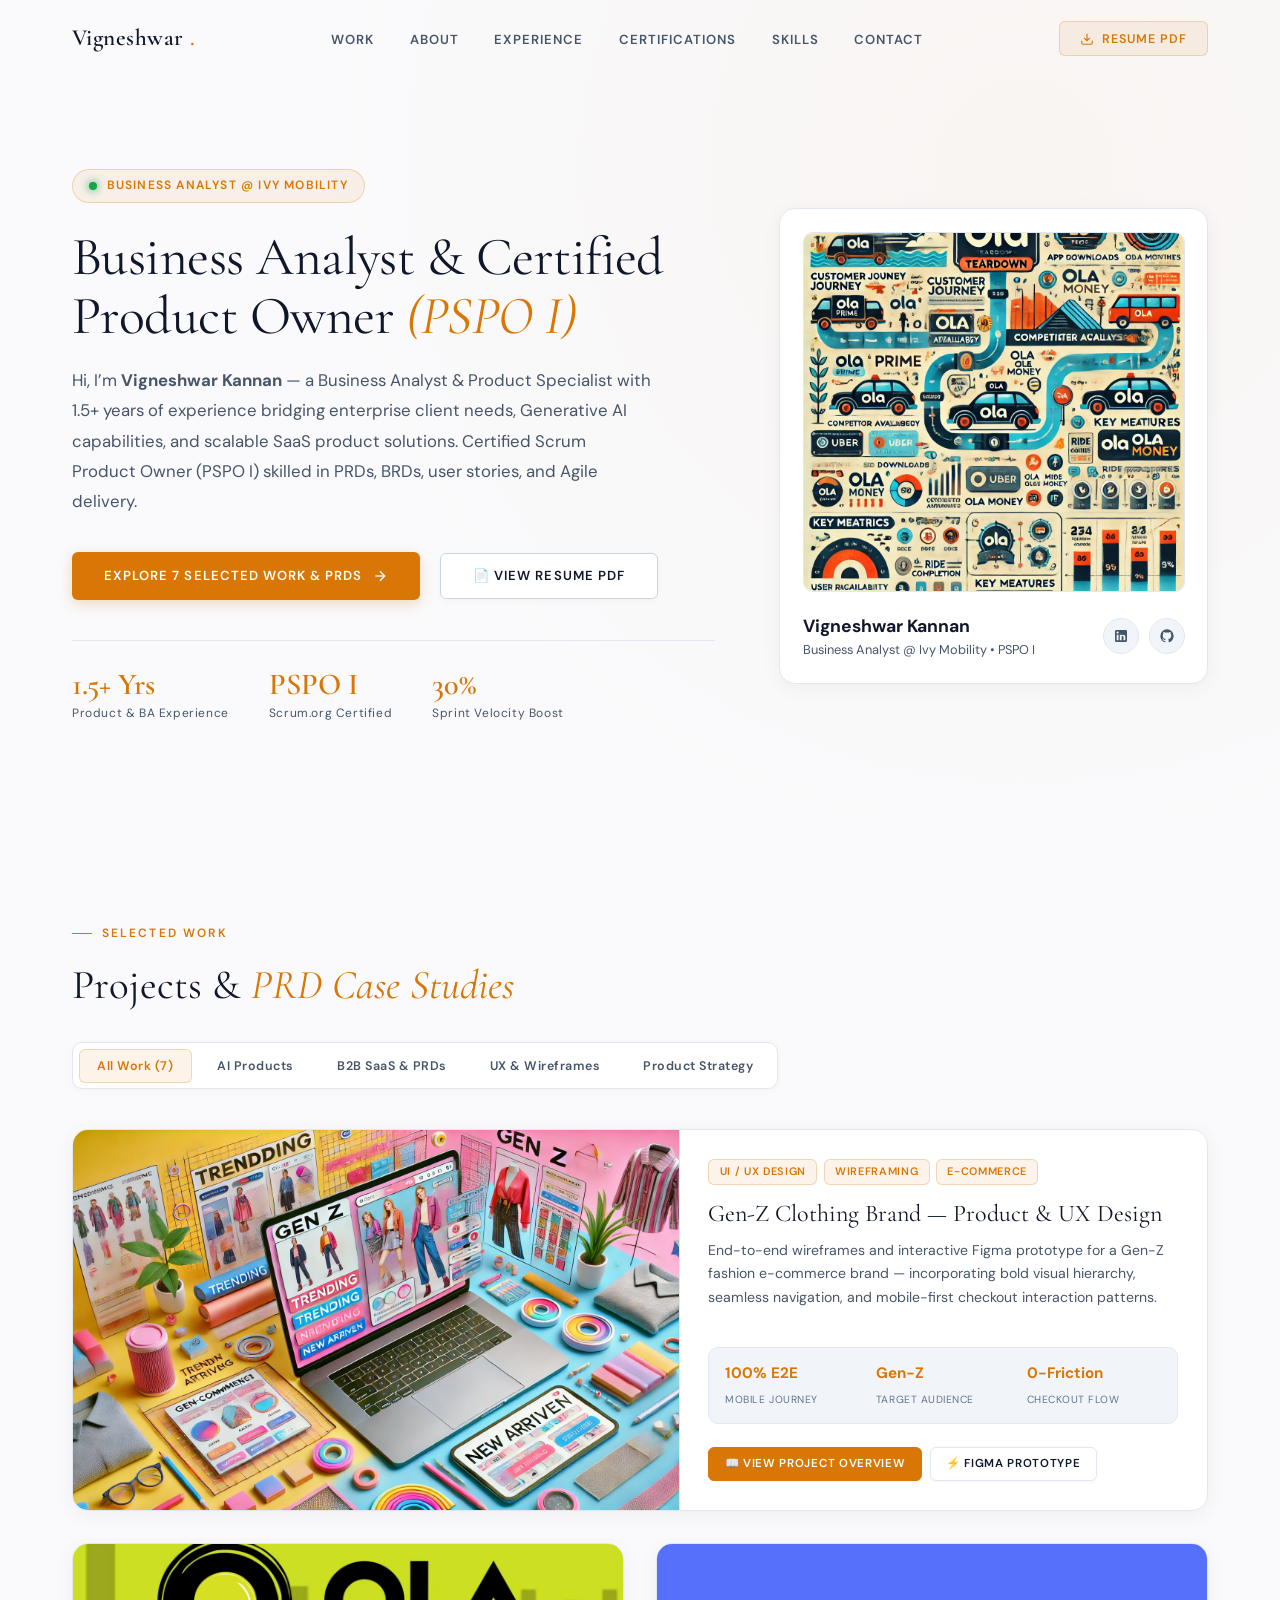
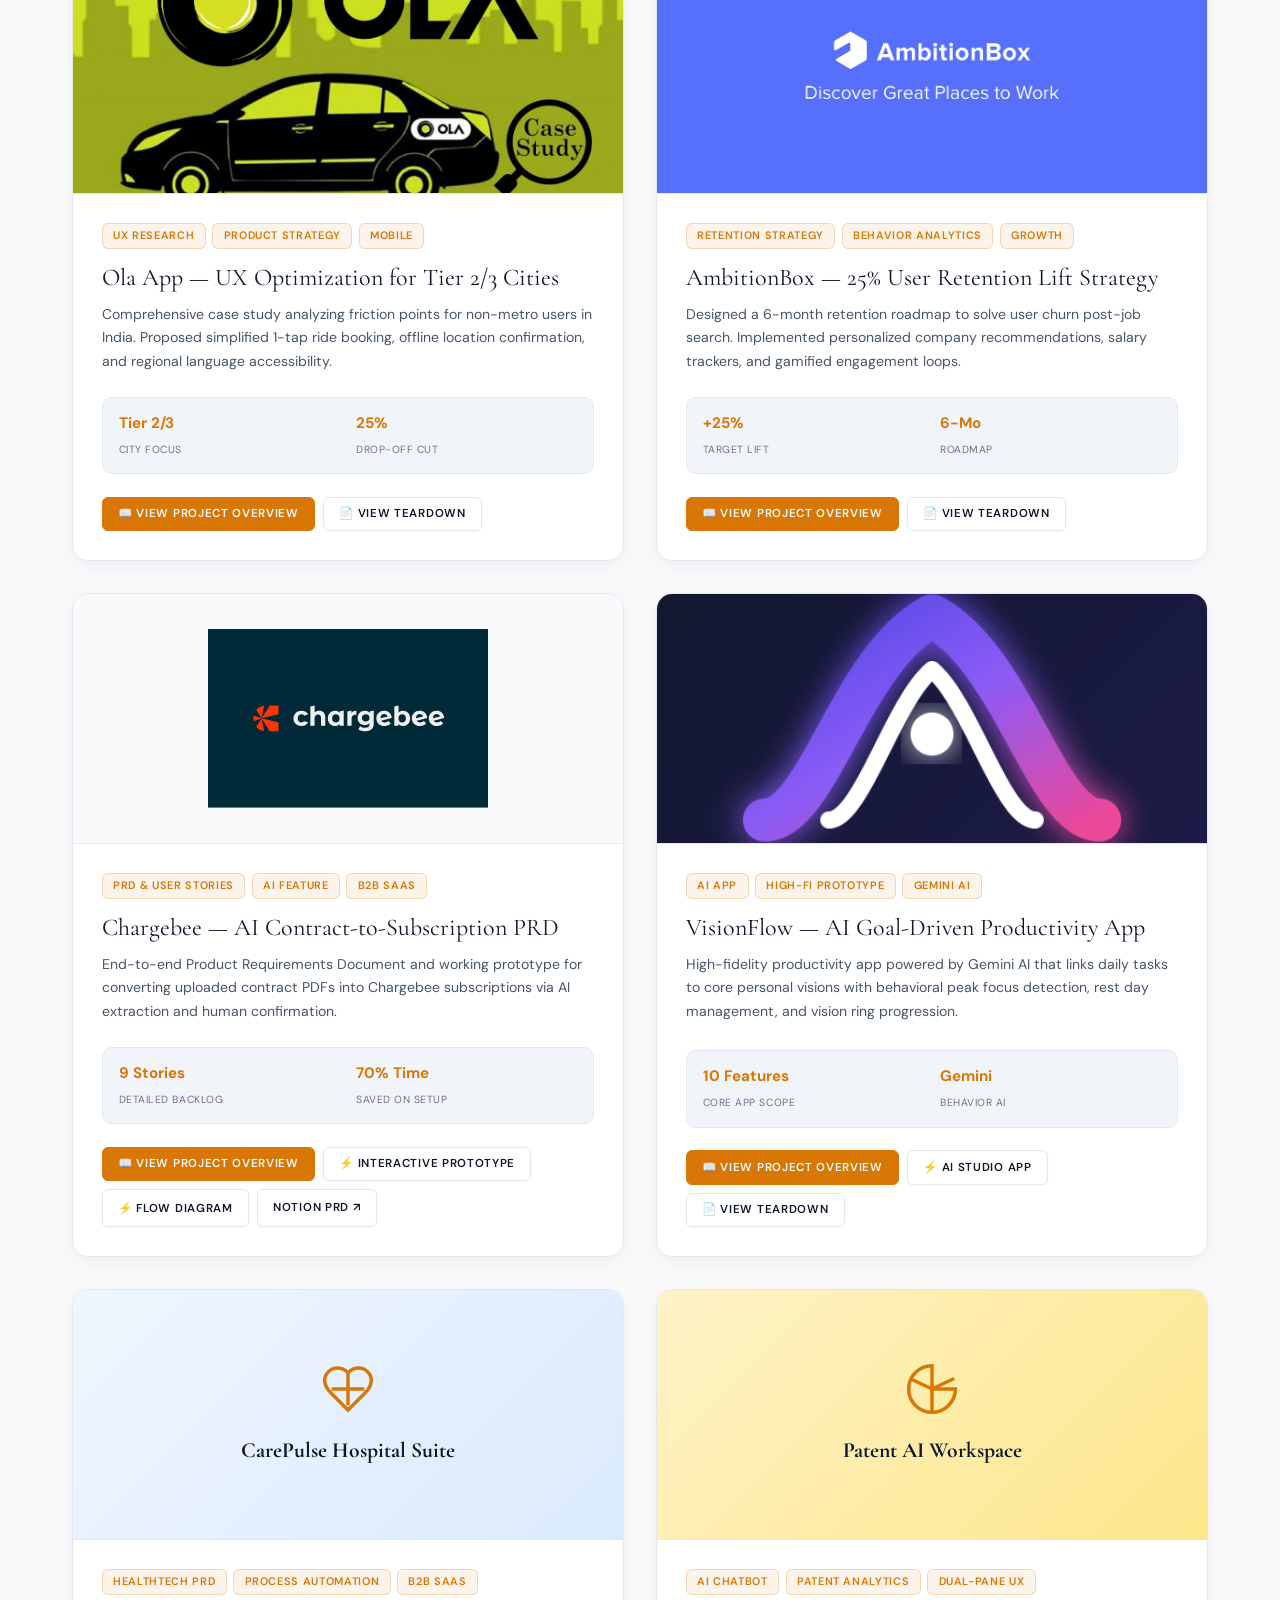
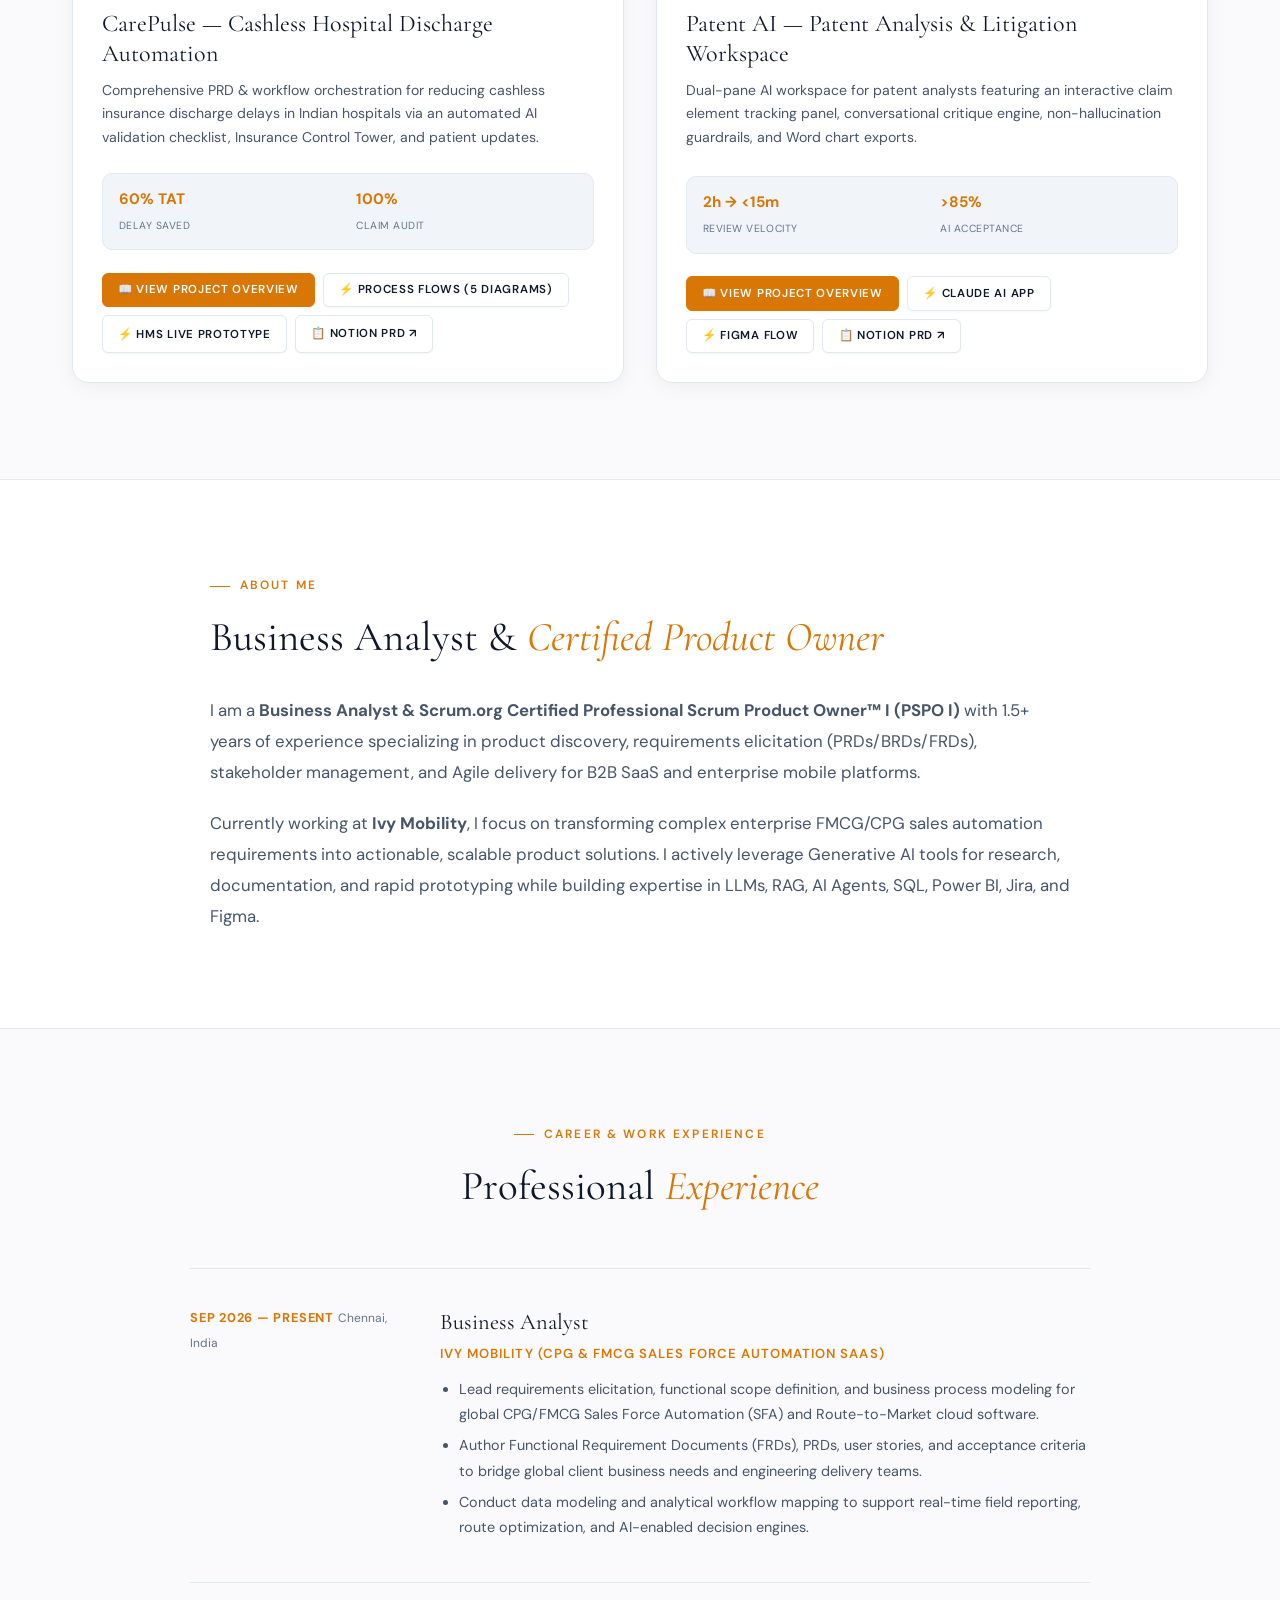
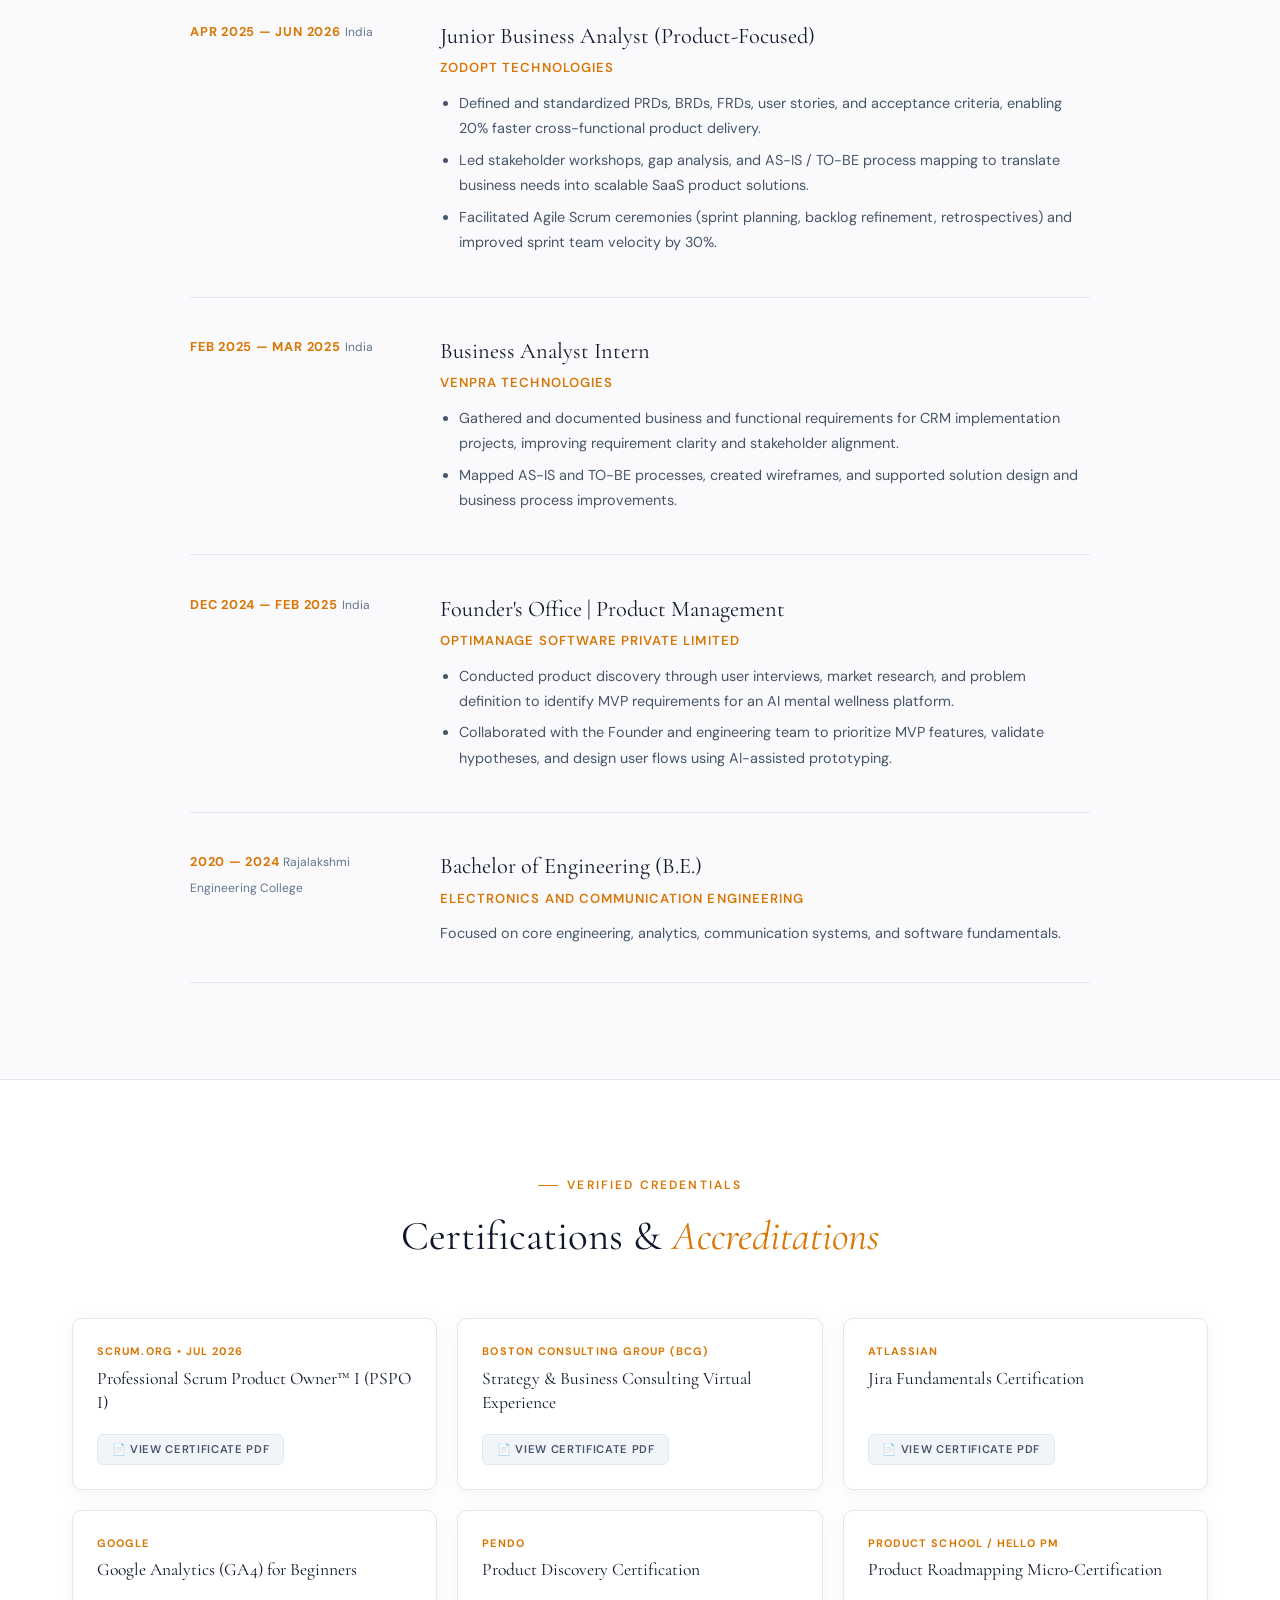
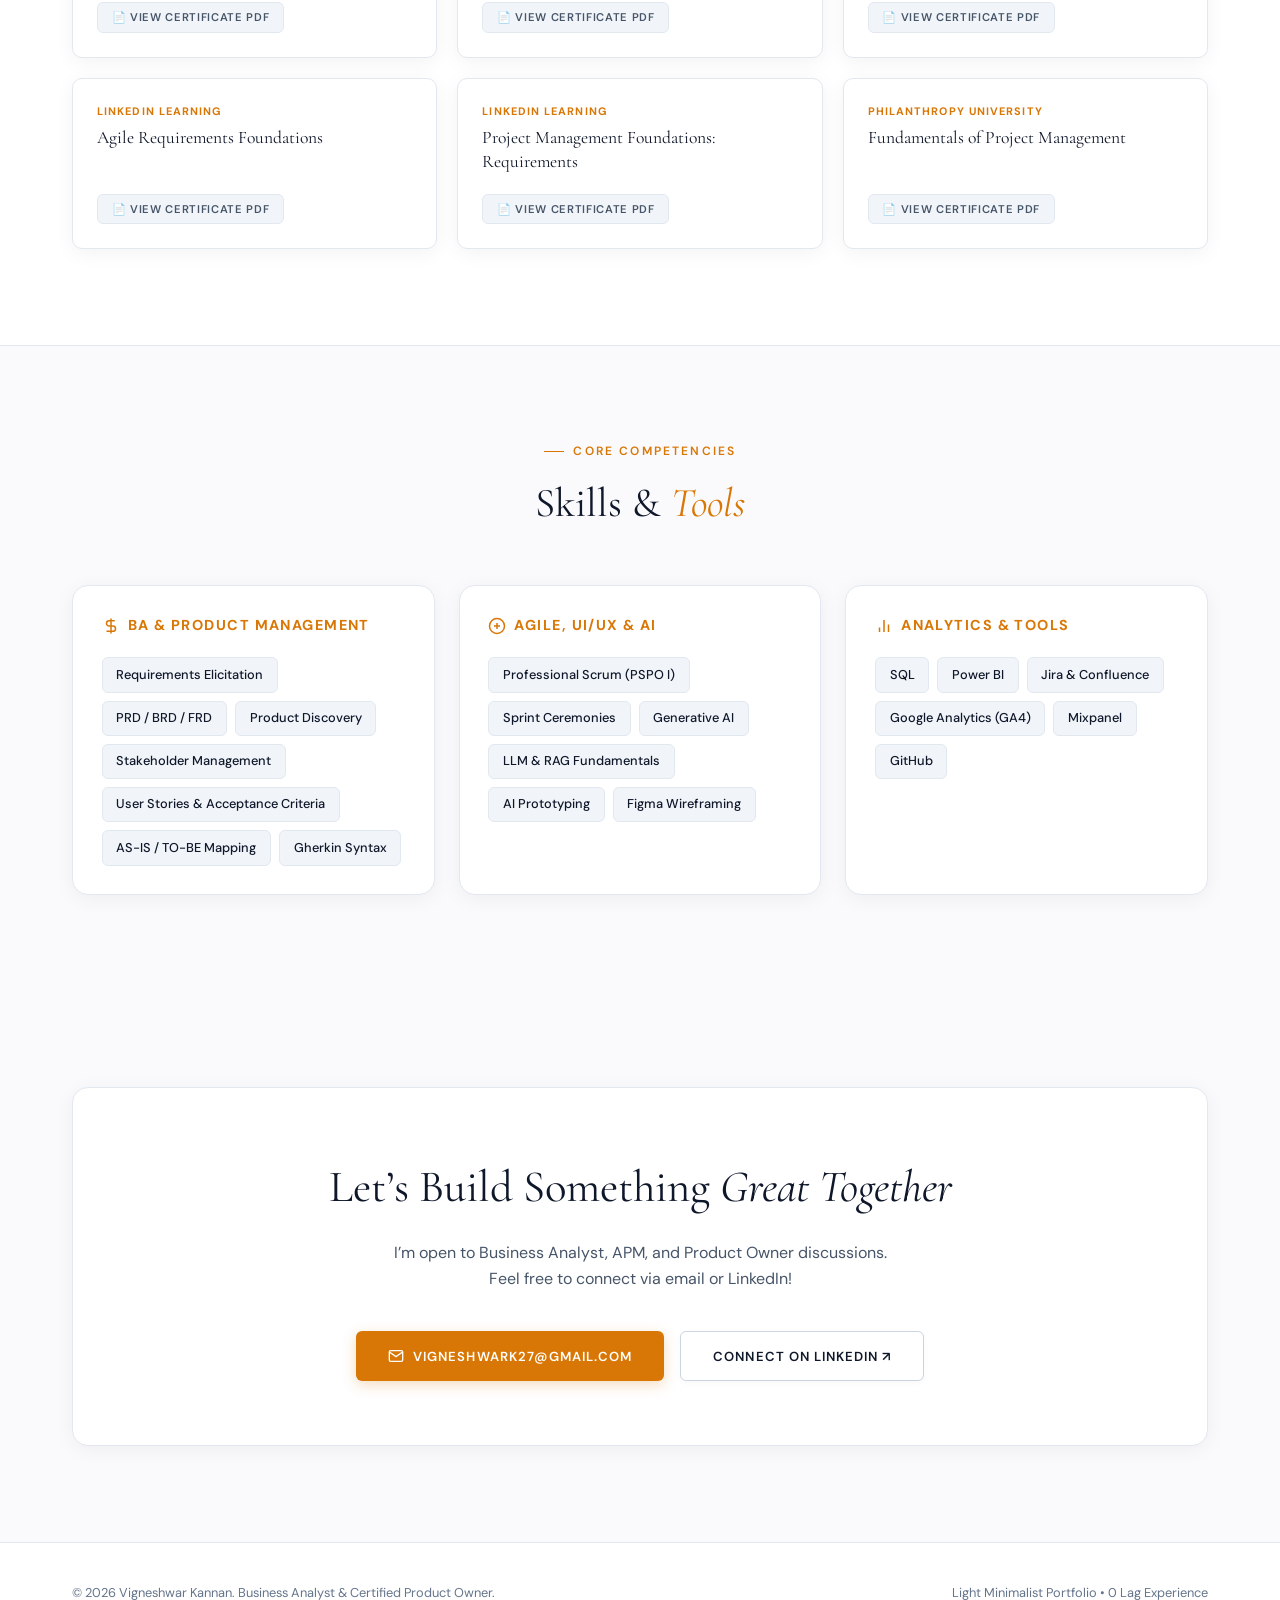
==== commit 24ee5af6: "Extract and integrate all 5 CarePulse process flow diagrams + HMS live prototype; upgrade rich proto" ====
--- a/index.html
+++ b/index.html
@@ -11,7 +11,7 @@
   <link href="https://fonts.googleapis.com/css2?family=Cormorant+Garamond:ital,wght@0,300;0,400;0,600;1,300;1,400&family=DM+Sans:opsz,wght@9..40,300;9..40,400;9..40,500;9..40,600;9..40,700&display=swap" rel="stylesheet" />
 
   <!-- Main Stylesheet -->
-  <link rel="stylesheet" href="style.css" />
+  <link rel="stylesheet" href="style.css?v=cf5flows" />
 </head>
 <body>
 
@@ -352,12 +352,15 @@
               <button class="action-btn btn-gold" onclick="openCaseStudyText('carepulse')">
                 📖 View Project Overview
               </button>
-              <button class="action-btn" onclick="openModal('Figma Flow', 'CarePulse — Hospital Discharge Workflow Diagram', 'https://mockup-runway-03382669.figma.site/', 'https://mockup-runway-03382669.figma.site/')">
-                ⚡ Figma Flow
-              </button>
-              <button class="action-btn" onclick="openModal('Notion PRD', 'CarePulse — Full PRD & User Stories', 'https://www.notion.so/Fabri-Play-PM-Assignment-3bd22c713ac980faaf21e6c2f9790d25', 'https://www.notion.so/Fabri-Play-PM-Assignment-3bd22c713ac980faaf21e6c2f9790d25')">
+              <button class="action-btn" onclick="openModal('Process Flows (5 Diagrams)', 'CarePulse — Interactive Process Flows (5 Diagrams)', 'carepulse-flows/index.html', 'carepulse-flows/index.html')">
+                ⚡ Process Flows (5 Diagrams)
+              </button>
+              <button class="action-btn" onclick="openModal('CareFlow HMS Prototype', 'CarePulse — Interactive Hospital Management Application', 'carepulse-flows/preview_all_features.html', 'carepulse-flows/preview_all_features.html')">
+                ⚡ HMS Live Prototype
+              </button>
+              <a href="https://www.notion.so/Cashless-Hospital-Discharge-Orchestration-3bd22c713ac980faaf21e6c2f9790d25" target="_blank" rel="noopener noreferrer" class="action-btn">
                 📋 Notion PRD ↗
-              </button>
+              </a>
             </div>
           </div>
         </div>
@@ -542,7 +545,7 @@
             <div class="cert-issuer">Scrum.org • Jul 2026</div>
             <h4 class="cert-name">Professional Scrum Product Owner™ I (PSPO I)</h4>
           </div>
-          <button class="cert-btn" onclick="openModal('Certificate PDF', 'Professional Scrum Product Owner I (PSPO I)', 'assets/images/Hello PM bootcamp.pdf', 'assets/images/Hello PM bootcamp.pdf')">
+          <button class="cert-btn" onclick="openModal('Certificate PDF', 'Professional Scrum Product Owner I (PSPO I)', 'assets/images/Professional Scrum Product Owner I.pdf', 'assets/images/Professional Scrum Product Owner I.pdf')">
             📄 View Certificate PDF
           </button>
         </div>
@@ -582,7 +585,7 @@
             <div class="cert-issuer">Pendo</div>
             <h4 class="cert-name">Product Discovery Certification</h4>
           </div>
-          <button class="cert-btn" onclick="openModal('Certificate PDF', 'Pendo Product Discovery', 'assets/images/Pendo Product discovery certificate.pdf', 'assets/images/Pendo Product discovery certificate.pdf')">
+          <button class="cert-btn" onclick="openModal('Certificate PDF', 'Pendo Product Discovery', 'assets/images/product-discovery-certification.png', 'assets/images/product-discovery-certification.png')">
             📄 View Certificate PDF
           </button>
         </div>
@@ -746,6 +749,6 @@
   </div>
 
   <!-- Main JavaScript -->
-  <script src="script.js"></script>
+  <script src="script.js?v=cf5flows"></script>
 </body>
 </html>
--- a/style.css
+++ b/style.css
@@ -1109,68 +1109,148 @@
   line-height: 1.6;
 }
 
-/* ── EMBED BLOCKED FALLBACK PANEL ── */
+/* ── EMBED BLOCKED / LAUNCHPAD PANEL ── */
 .embed-blocked-panel {
   display: flex;
   flex-direction: column;
   align-items: center;
-  justify-content: center;
+  justify-content: flex-start;
   text-align: center;
-  padding: 4rem 2.5rem;
-  min-height: 340px;
+  padding: 3rem 2rem;
+  max-width: 720px;
+  margin: 0 auto;
   gap: 1.25rem;
 }
 
 .embed-blocked-icon {
-  font-size: 3.5rem;
+  font-size: 3rem;
   line-height: 1;
   margin-bottom: 0.25rem;
 }
 
 .embed-blocked-title {
   font-family: var(--font-serif);
-  font-size: 1.5rem;
+  font-size: 1.65rem;
   font-weight: 600;
   color: var(--text-main);
   margin: 0;
-  max-width: 540px;
+  line-height: 1.3;
+}
+
+.embed-blocked-tag {
+  display: inline-block;
+  font-size: 0.75rem;
+  font-weight: 700;
+  text-transform: uppercase;
+  letter-spacing: 0.08em;
+  padding: 0.25rem 0.75rem;
+  border-radius: 999px;
+  background: var(--accent-gold-faint);
+  color: var(--accent-gold);
+  border: 1px solid var(--accent-gold-border);
 }
 
 .embed-blocked-desc {
   font-size: 0.95rem;
   color: var(--text-muted);
-  line-height: 1.75;
-  max-width: 480px;
+  line-height: 1.7;
+  max-width: 600px;
   margin: 0;
+}
+
+.embed-blocked-card {
+  width: 100%;
+  text-align: left;
+  background: #FFFFFF;
+  border: 1px solid var(--border-subtle);
+  border-radius: var(--radius-md);
+  padding: 1.5rem 1.75rem;
+  box-shadow: var(--shadow-sm);
+  display: flex;
+  flex-direction: column;
+  gap: 1.25rem;
+}
+
+.embed-blocked-section-title {
+  font-size: 0.82rem;
+  font-weight: 700;
+  text-transform: uppercase;
+  letter-spacing: 0.06em;
+  color: var(--text-main);
+  margin-bottom: 0.5rem;
+  display: flex;
+  align-items: center;
+  gap: 0.5rem;
+}
+
+.embed-blocked-list {
+  list-style: none;
+  padding: 0;
+  margin: 0;
+  display: flex;
+  flex-direction: column;
+  gap: 0.6rem;
+}
+
+.embed-blocked-list li {
+  font-size: 0.88rem;
+  color: var(--text-muted);
+  line-height: 1.55;
+  position: relative;
+  padding-left: 1.25rem;
+}
+
+.embed-blocked-list li::before {
+  content: "✦";
+  position: absolute;
+  left: 0;
+  color: var(--accent-gold);
+  font-size: 0.75rem;
+  top: 0.15rem;
+}
+
+.embed-blocked-actions-guide {
+  background: var(--bg-card-hover);
+  border-radius: var(--radius-sm);
+  padding: 1rem 1.25rem;
+  font-size: 0.85rem;
+  color: var(--text-main);
+  line-height: 1.6;
+}
+
+.embed-blocked-actions-guide strong {
+  color: var(--accent-gold);
 }
 
 .embed-blocked-cta {
   display: inline-flex;
   align-items: center;
+  justify-content: center;
   gap: 0.5rem;
-  padding: 0.85rem 2rem;
+  padding: 0.95rem 2.25rem;
   background: var(--accent-gold);
   color: #FFFFFF;
-  font-size: 0.9rem;
+  font-size: 0.92rem;
   font-weight: 700;
   letter-spacing: 0.04em;
   border-radius: var(--radius-md);
   text-decoration: none;
   transition: all var(--transition-fast);
-  margin-top: 0.5rem;
+  margin-top: 0.25rem;
+  box-shadow: 0 4px 14px rgba(217, 119, 6, 0.25);
 }
 
 .embed-blocked-cta:hover {
   background: #B45309;
-  transform: translateY(-1px);
-  box-shadow: 0 6px 20px rgba(217, 119, 6, 0.3);
+  transform: translateY(-2px);
+  box-shadow: 0 6px 20px rgba(217, 119, 6, 0.35);
 }
 
 .embed-blocked-hint {
-  font-size: 0.75rem;
+  font-size: 0.78rem;
   color: var(--text-subtle);
   margin: 0;
-  letter-spacing: 0.04em;
+  letter-spacing: 0.03em;
 }
 
 .cs-section {
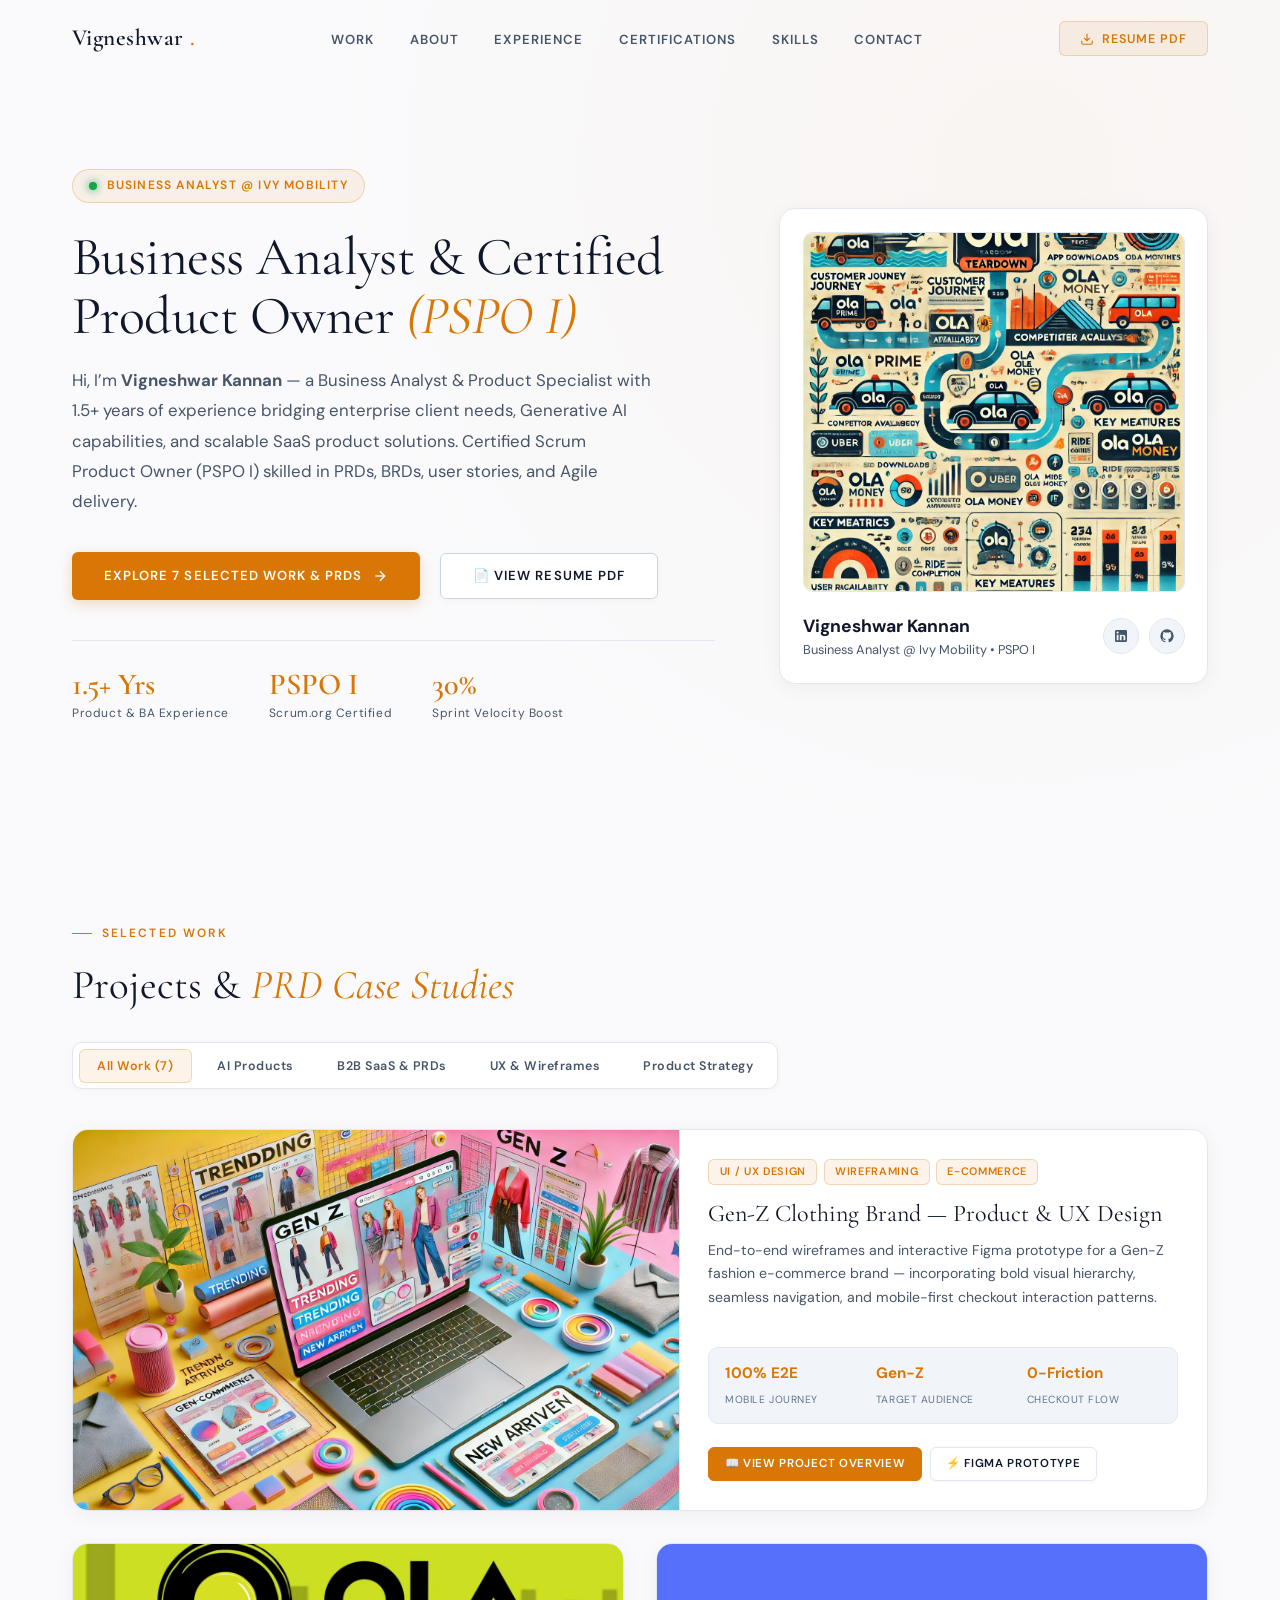
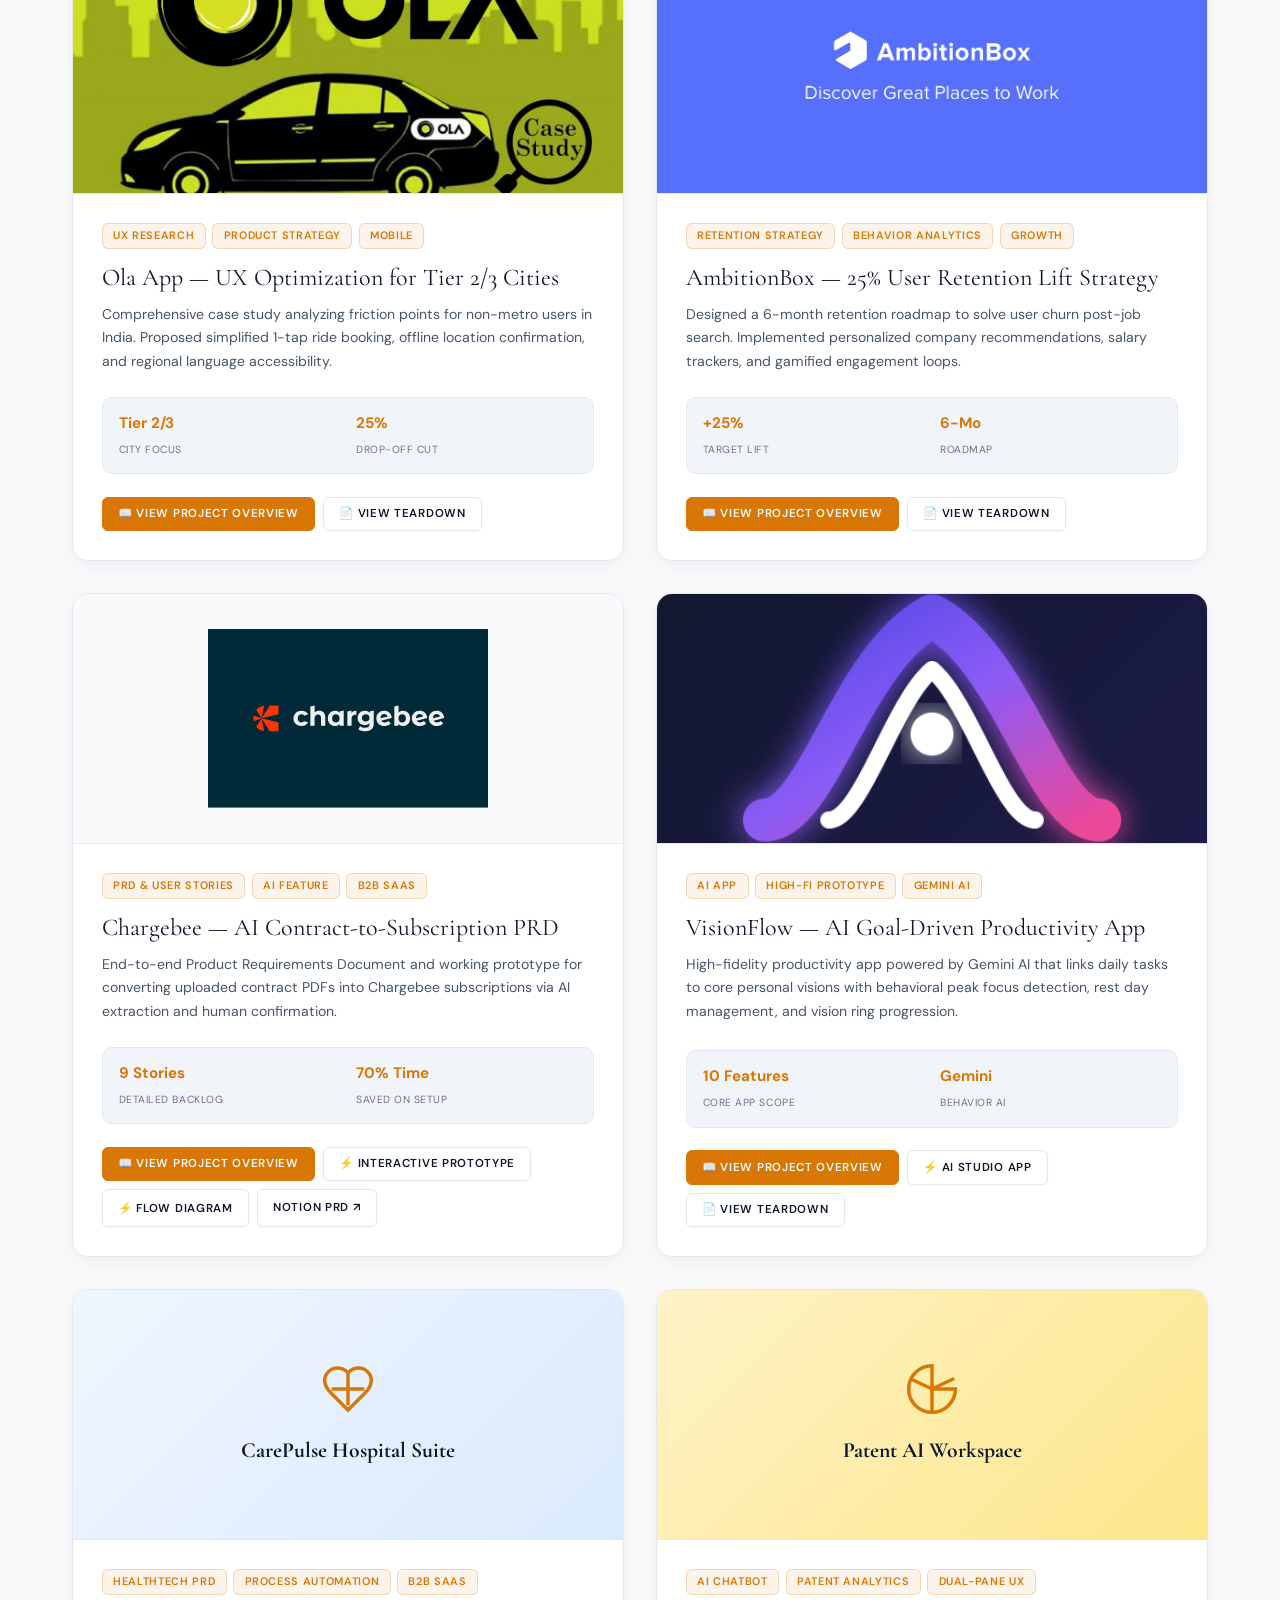
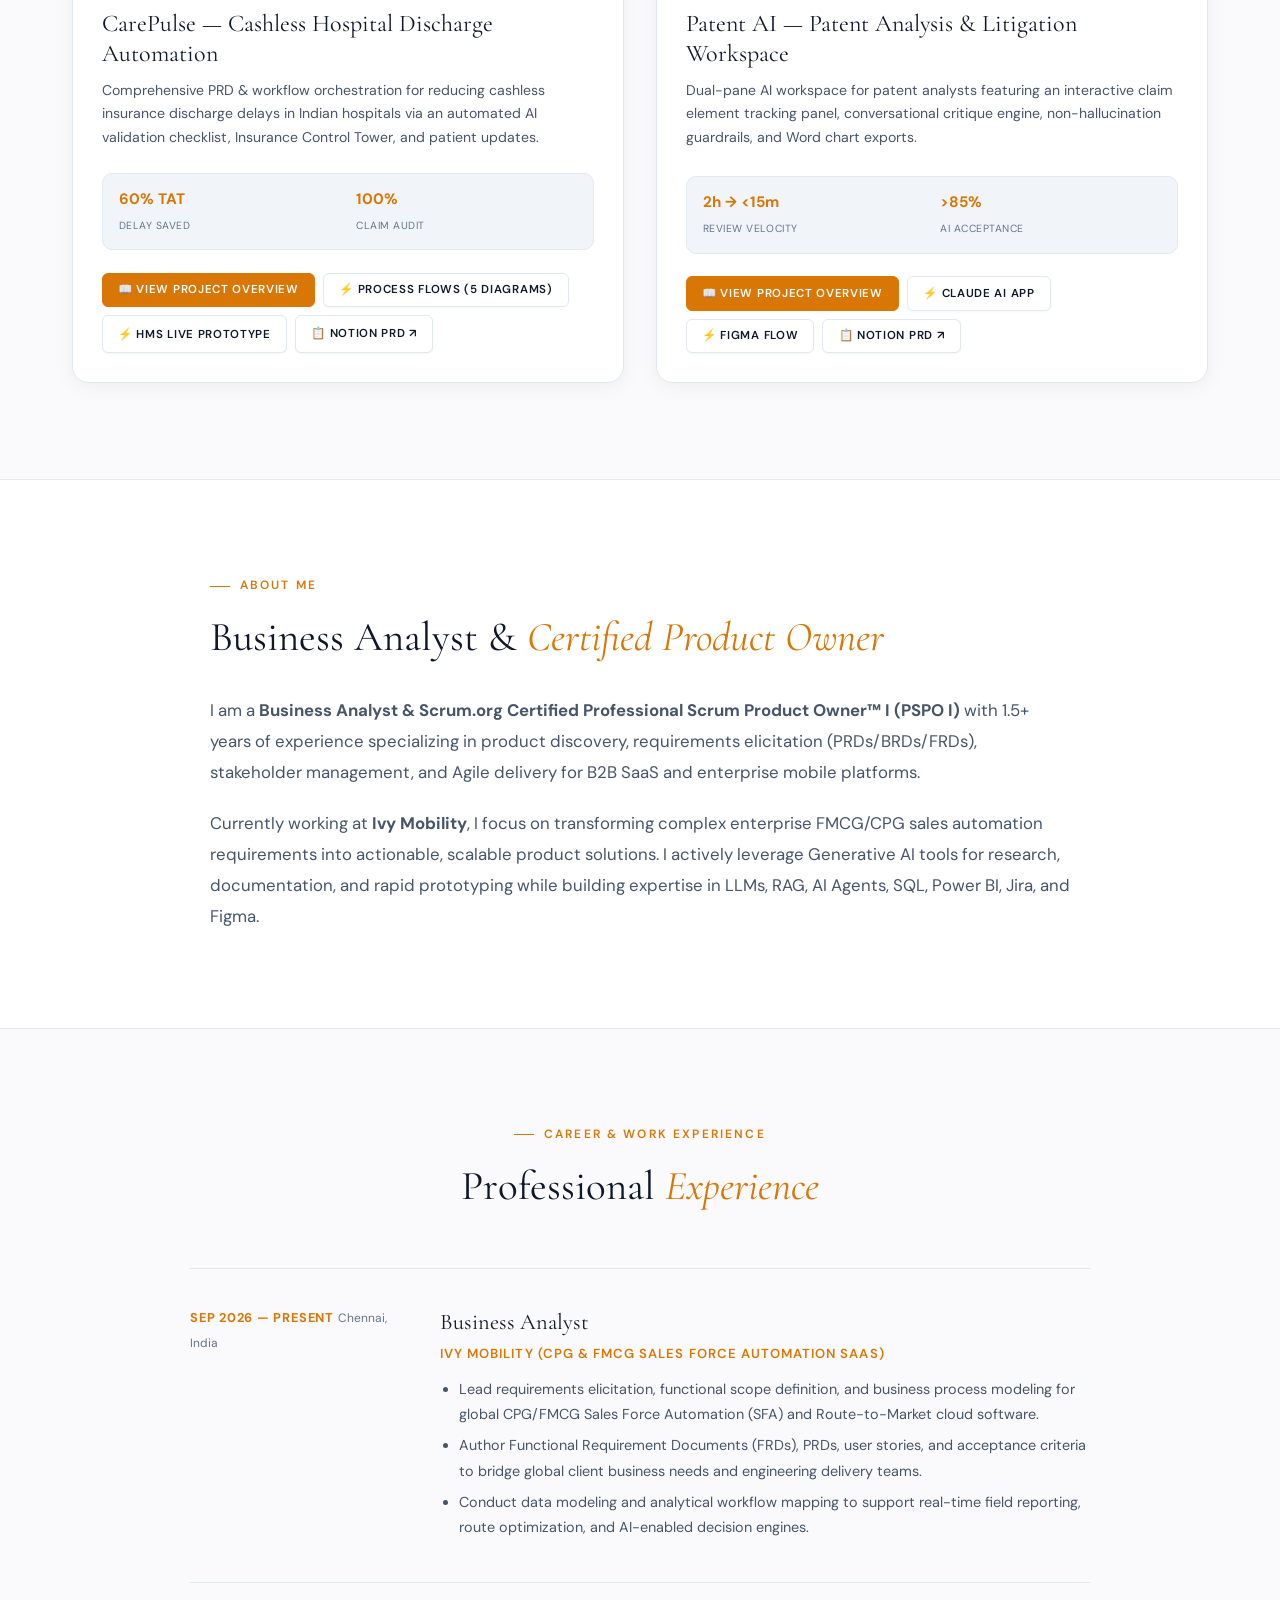
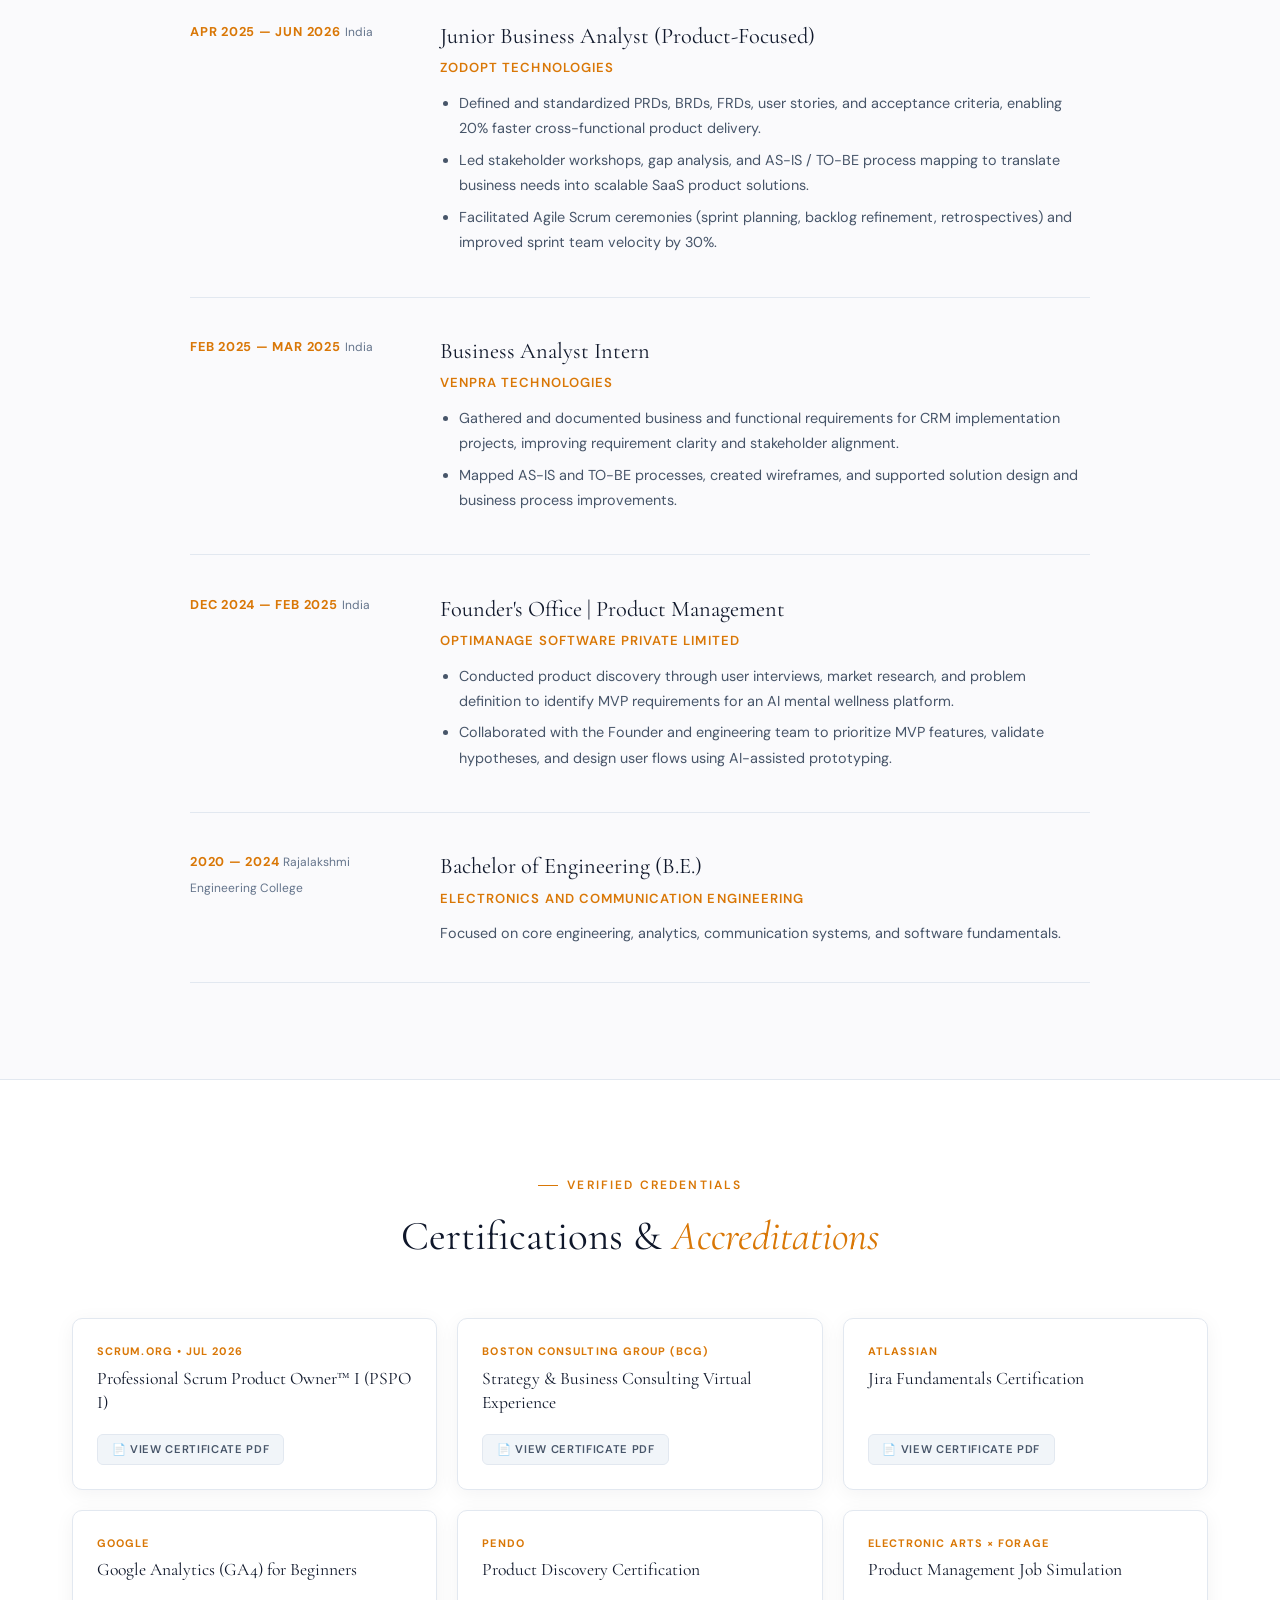
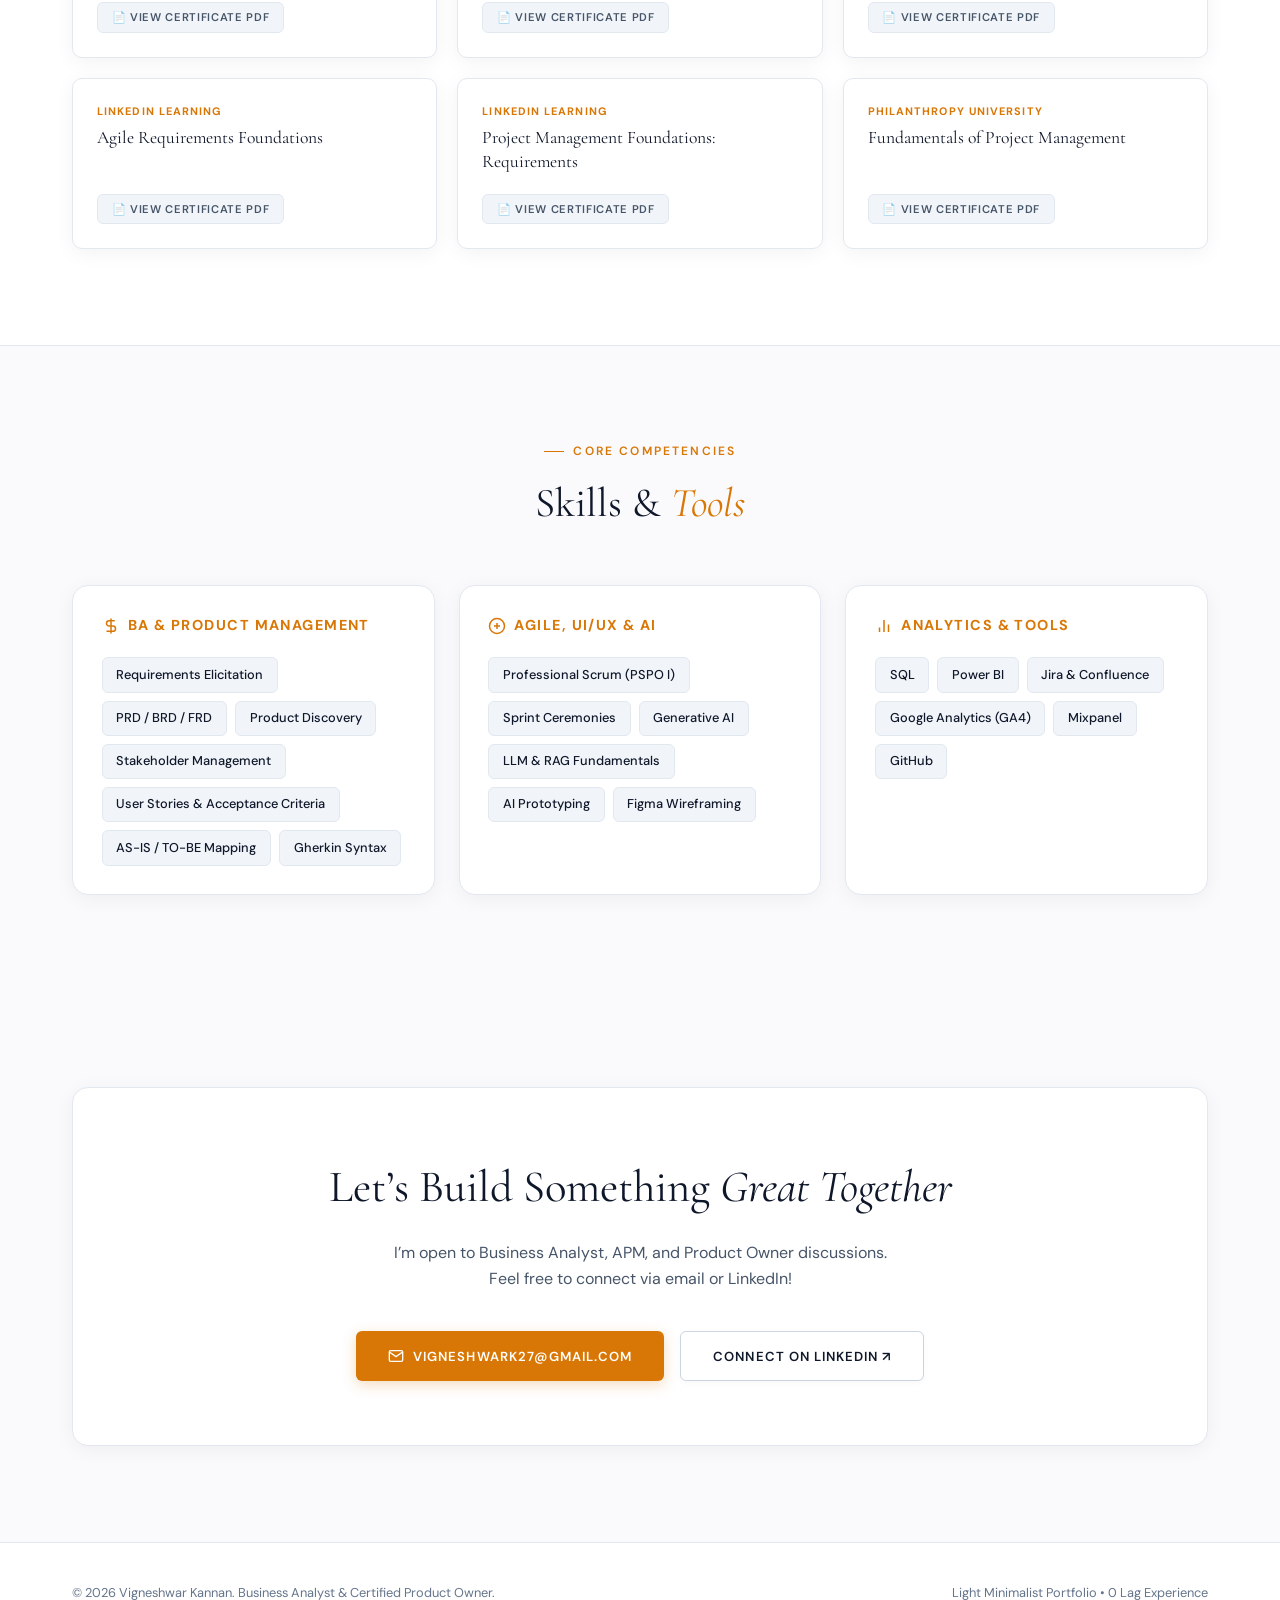
==== commit 2e5bdbda: "Replace Product Roadmapping with Electronic Arts x Forage PM Job Simulation certificate" ====
--- a/index.html
+++ b/index.html
@@ -11,7 +11,7 @@
   <link href="https://fonts.googleapis.com/css2?family=Cormorant+Garamond:ital,wght@0,300;0,400;0,600;1,300;1,400&family=DM+Sans:opsz,wght@9..40,300;9..40,400;9..40,500;9..40,600;9..40,700&display=swap" rel="stylesheet" />
 
   <!-- Main Stylesheet -->
-  <link rel="stylesheet" href="style.css?v=cf5flows" />
+  <link rel="stylesheet" href="style.css?v=eacert" />
 </head>
 <body>
 
@@ -592,10 +592,10 @@
 
         <div class="cert-card">
           <div>
-            <div class="cert-issuer">Product School / Hello PM</div>
-            <h4 class="cert-name">Product Roadmapping Micro-Certification</h4>
-          </div>
-          <button class="cert-btn" onclick="openModal('Certificate PDF', 'Product Roadmapping Micro-Certification', 'assets/images/certificate-of-completion-for-product-roadmapping-micro-certificatio (1).pdf', 'assets/images/certificate-of-completion-for-product-roadmapping-micro-certificatio (1).pdf')">
+            <div class="cert-issuer">Electronic Arts × Forage</div>
+            <h4 class="cert-name">Product Management Job Simulation</h4>
+          </div>
+          <button class="cert-btn" onclick="openModal('Certificate PDF', 'Electronic Arts — Product Management Job Simulation', 'assets/images/5genWYpfo5b57G7yv_Electronic Arts_X3hmrNXi4MbmM5nJK_1720582624206_completion_certificate.pdf', 'assets/images/5genWYpfo5b57G7yv_Electronic Arts_X3hmrNXi4MbmM5nJK_1720582624206_completion_certificate.pdf')">
             📄 View Certificate PDF
           </button>
         </div>
@@ -749,6 +749,6 @@
   </div>
 
   <!-- Main JavaScript -->
-  <script src="script.js?v=cf5flows"></script>
+  <script src="script.js?v=eacert"></script>
 </body>
 </html>
